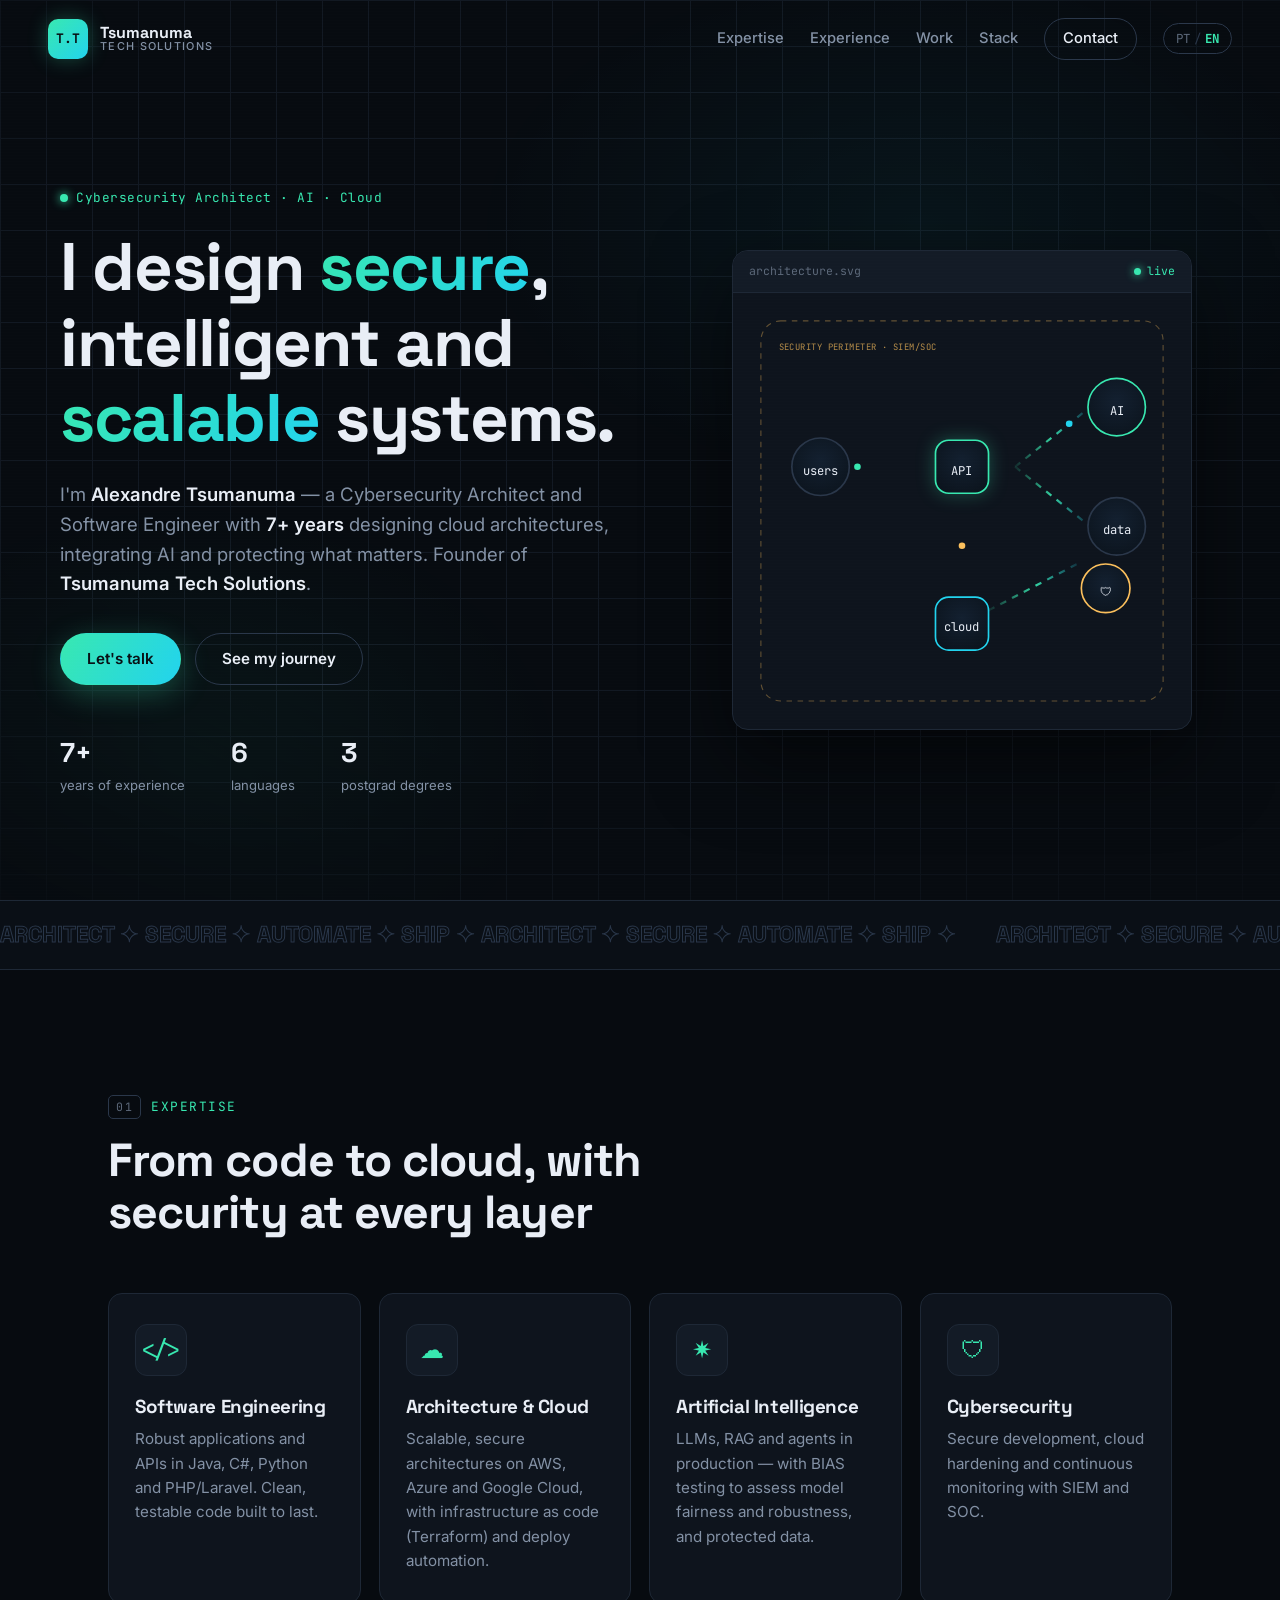
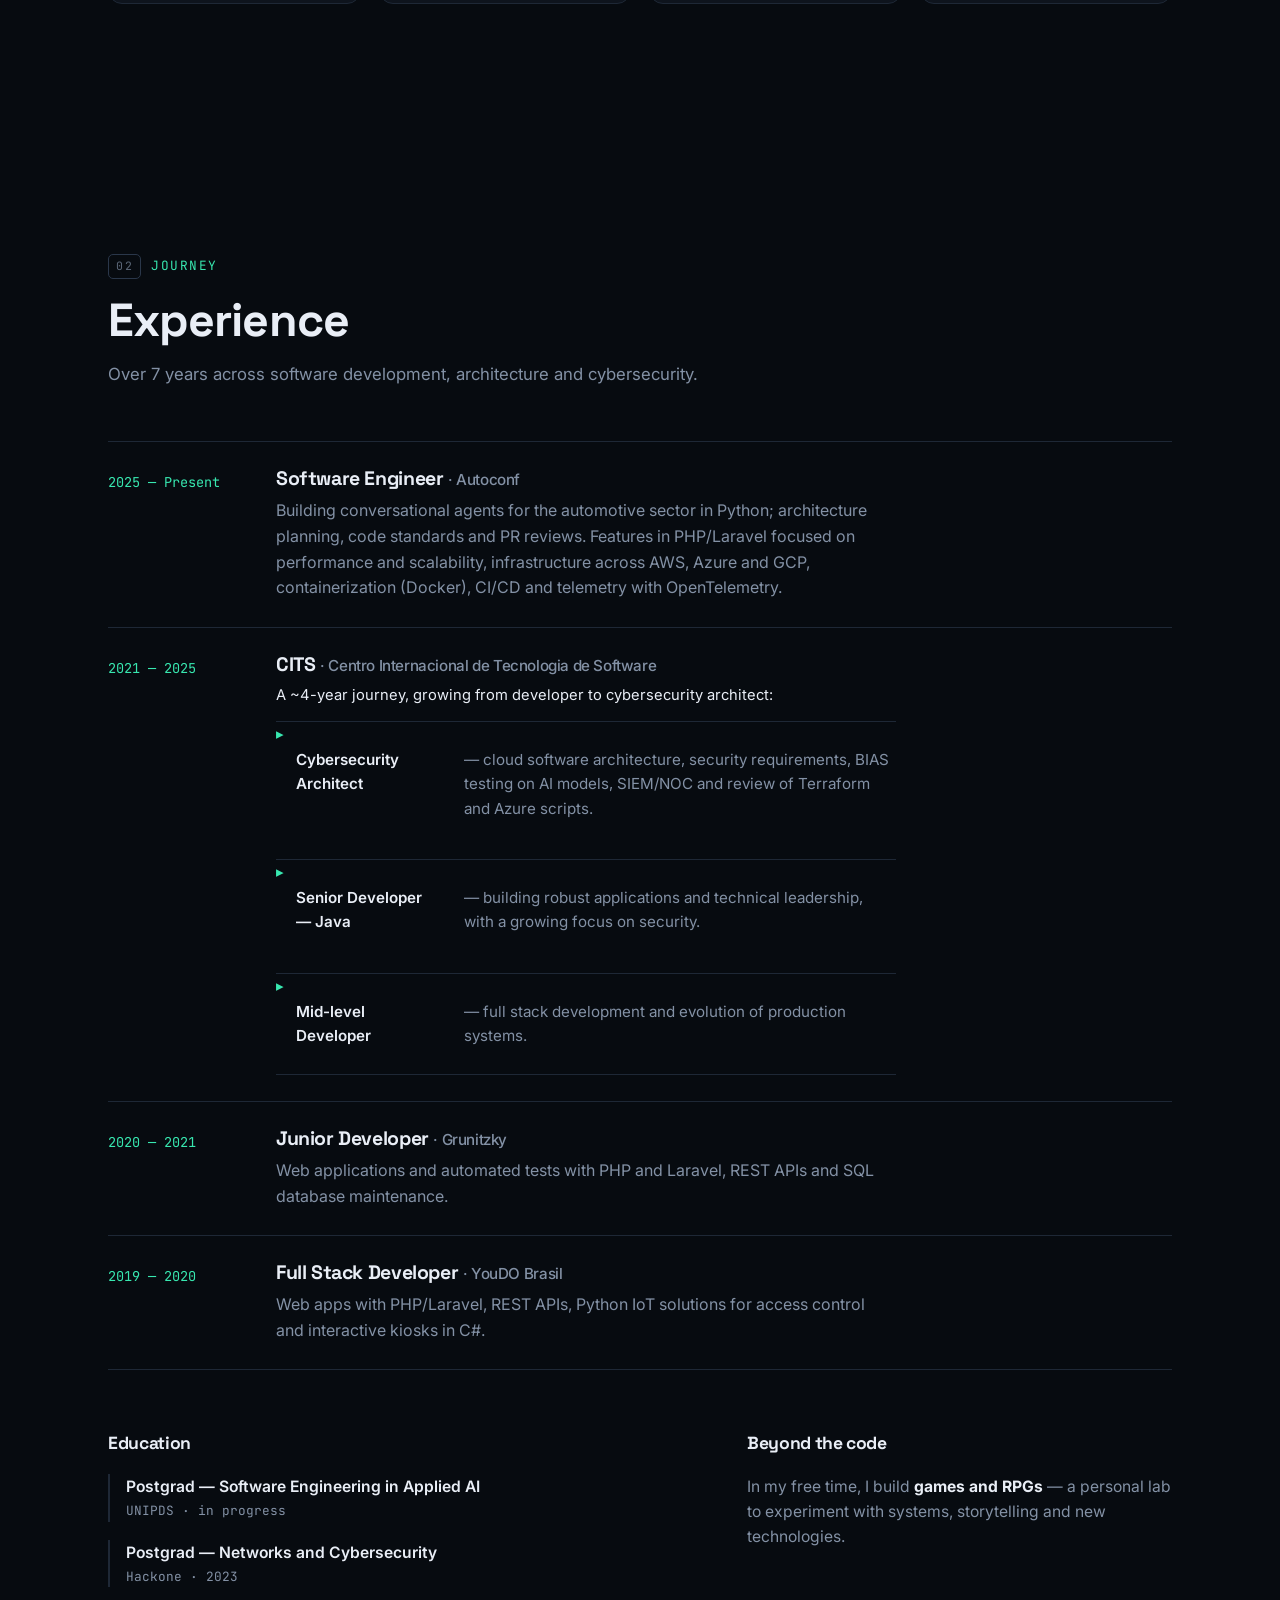
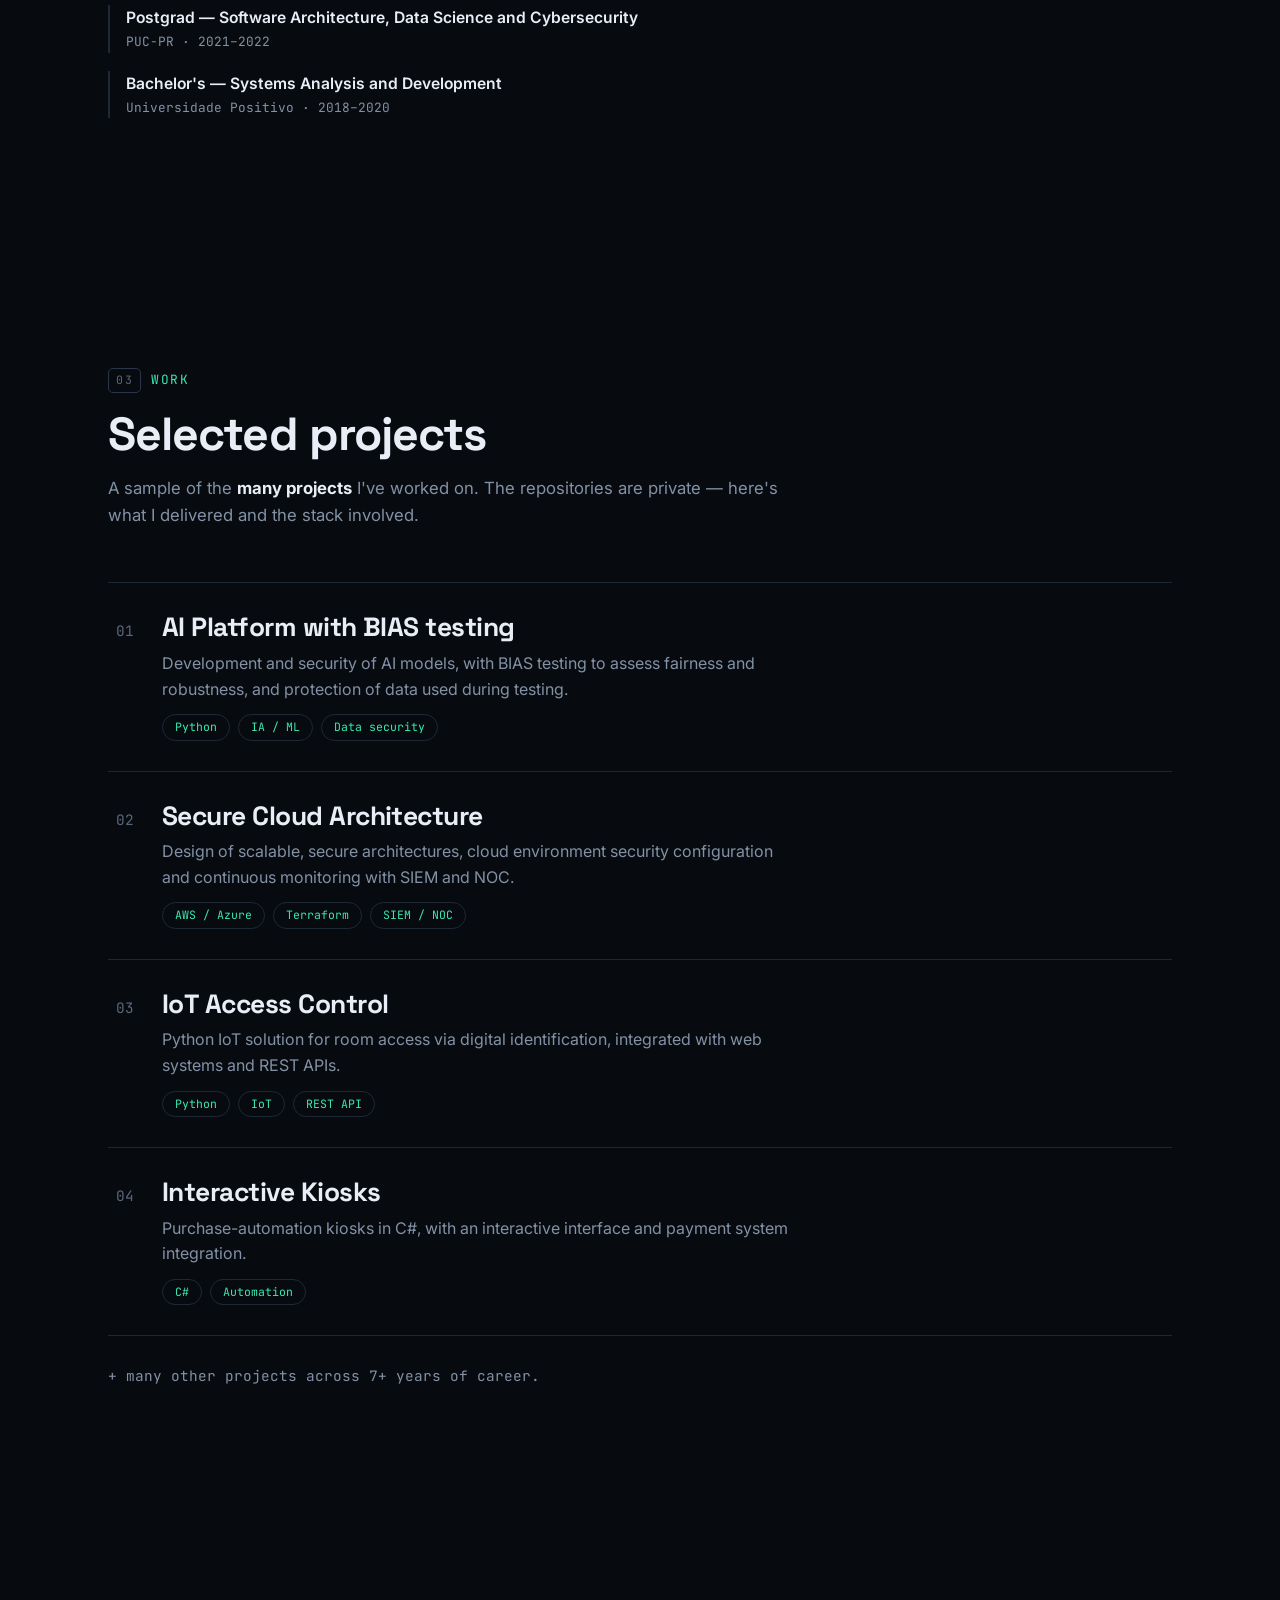
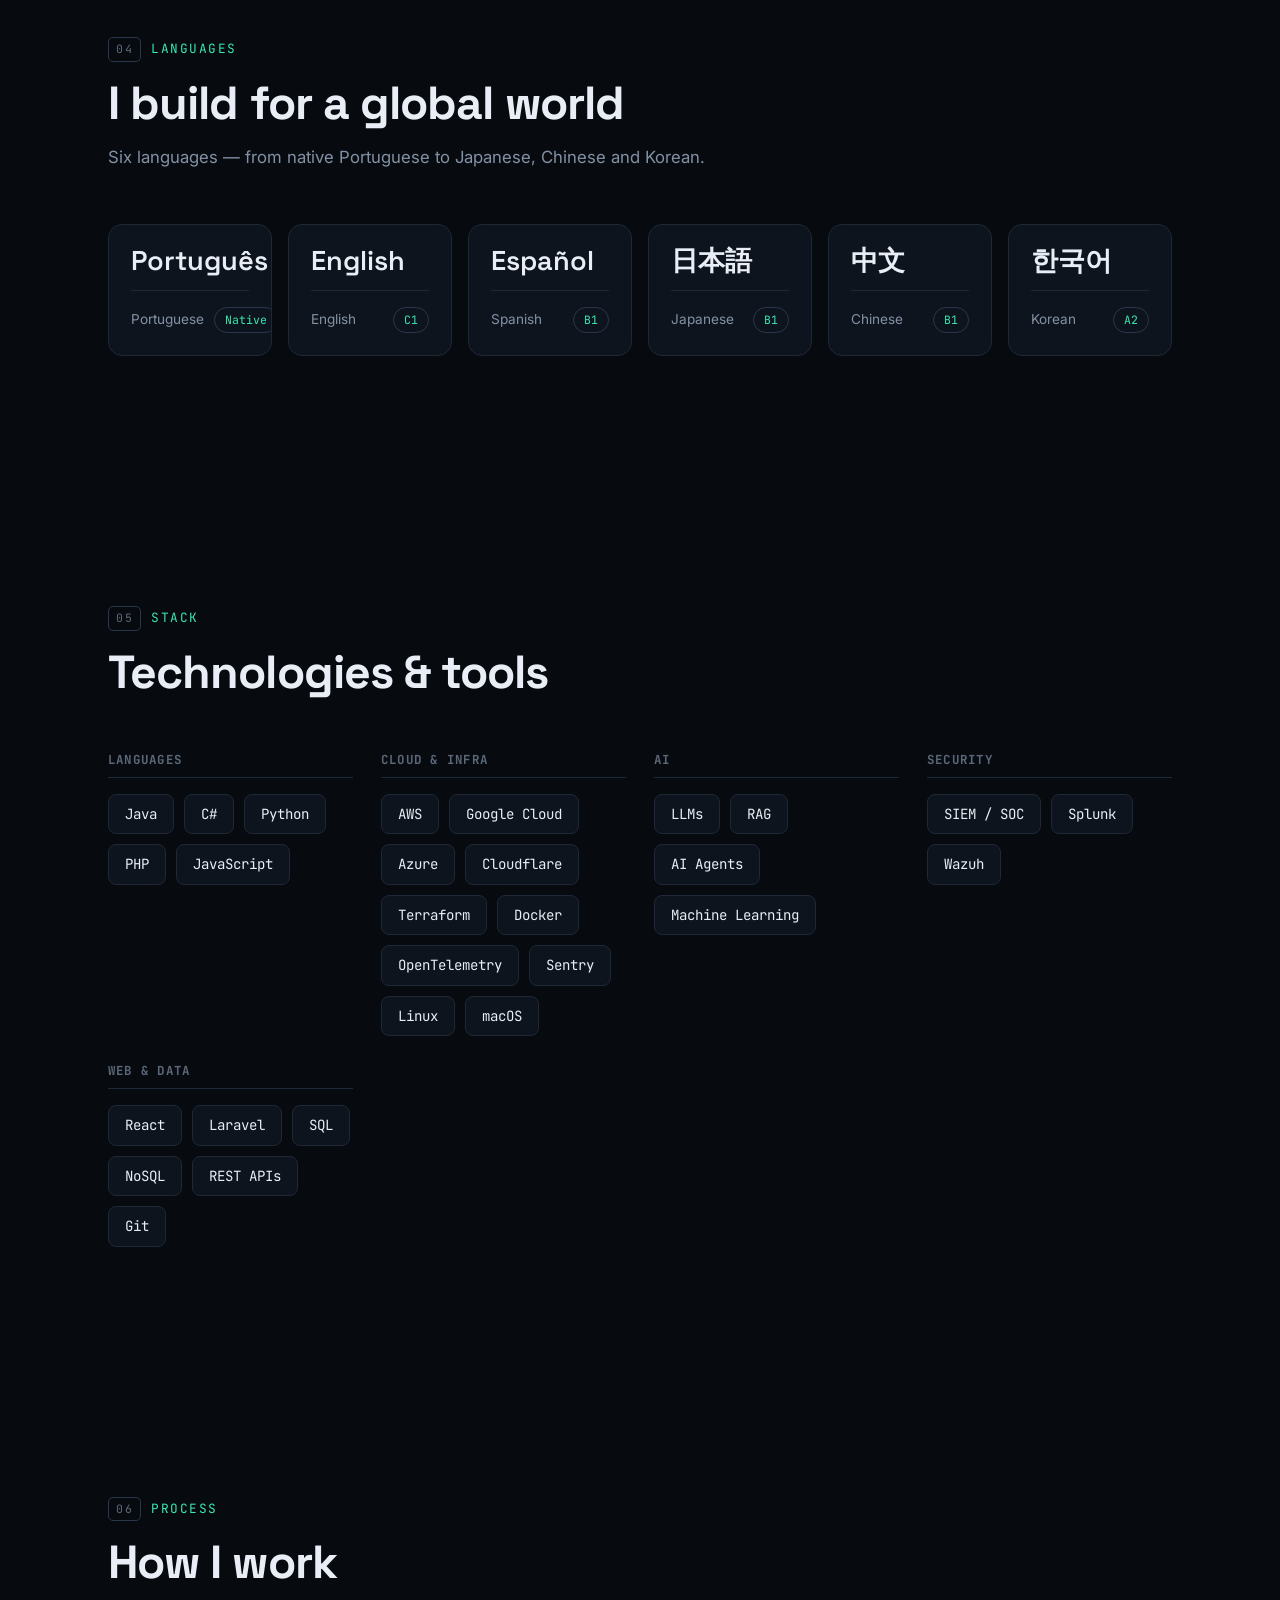
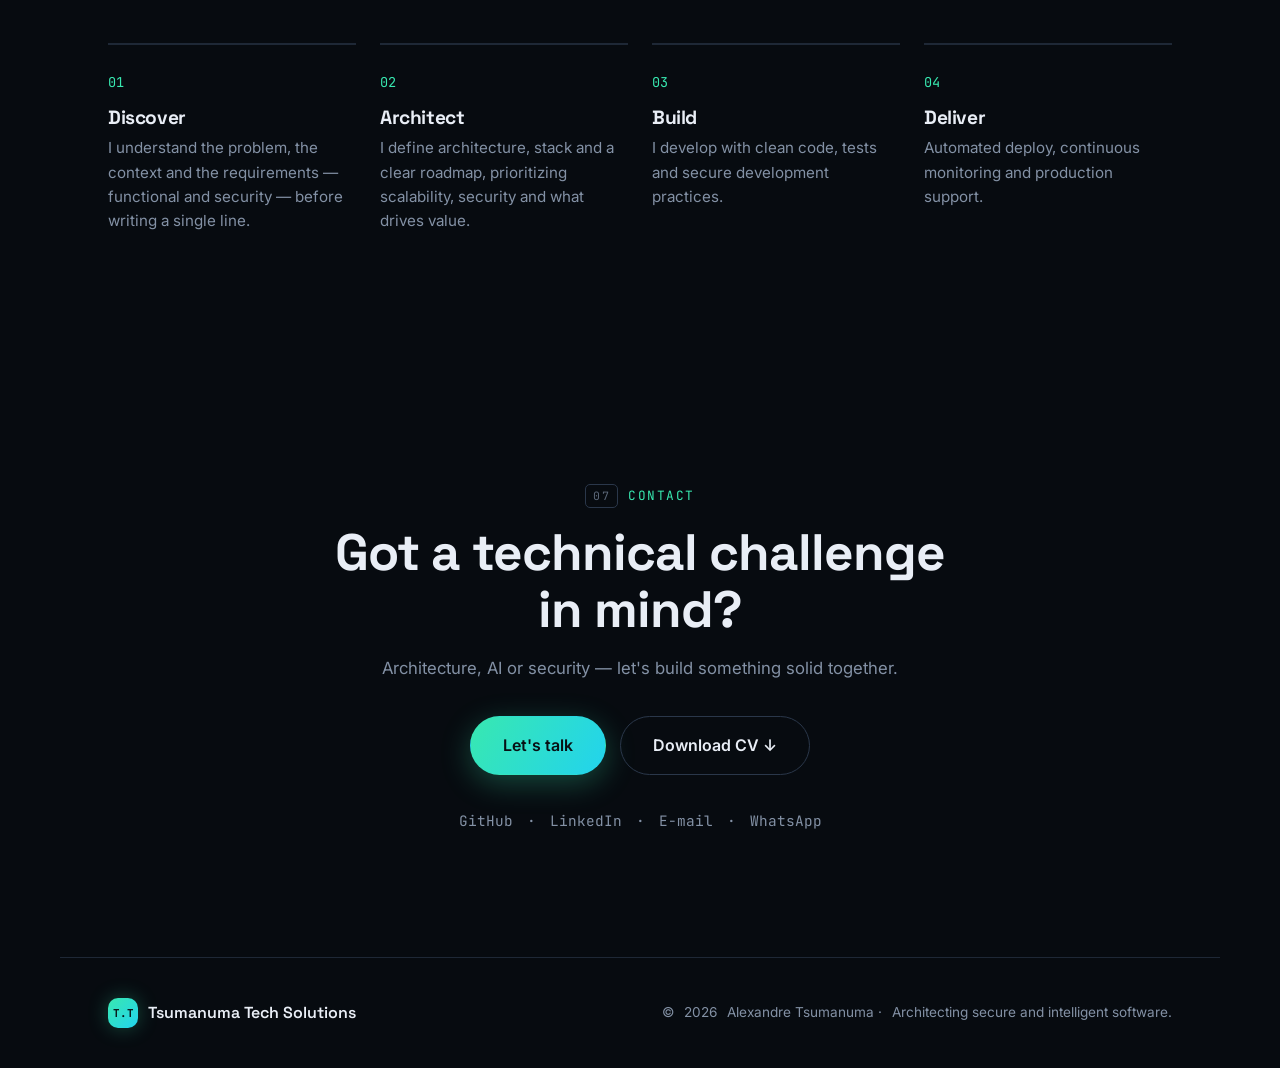
==== index.html @ 862a7696 "Redesign completo: identidade de arquiteto/SOC, bilíngue PT/EN e CVs - Nova identidade visual (ink +" ====
<!DOCTYPE html>
<html lang="pt-BR">
<head>
  <meta charset="UTF-8" />
  <meta name="viewport" content="width=device-width, initial-scale=1.0" />
  <title>Alexandre Tsumanuma — Cybersecurity Architect</title>
  <meta name="description" content="Alexandre Tsumanuma — Arquiteto de Cibersegurança e Engenheiro de Software. Arquiteturas em nuvem, IA e segurança. Fundador da Tsumanuma Tech Solutions." />
  <meta name="author" content="Alexandre Tsumanuma" />

  <!-- Open Graph / social preview -->
  <meta property="og:title" content="Alexandre Tsumanuma — Cybersecurity Architect" />
  <meta property="og:description" content="Arquiteturas em nuvem, IA e segurança — do código à produção. Tsumanuma Tech Solutions." />
  <meta property="og:type" content="website" />
  <meta property="og:url" content="https://weyzin.github.io/" />
  <meta property="og:image" content="https://weyzin.github.io/assets/og-image.png" />
  <meta name="twitter:card" content="summary_large_image" />

  <link rel="preconnect" href="https://fonts.googleapis.com" />
  <link rel="preconnect" href="https://fonts.gstatic.com" crossorigin />
  <link href="https://fonts.googleapis.com/css2?family=Space+Grotesk:wght@400;500;600;700&family=Inter:wght@400;500;600&family=JetBrains+Mono:wght@400;500;700&display=swap" rel="stylesheet" />
  <link rel="stylesheet" href="styles.css" />
  <link rel="icon" type="image/png" href="assets/favicon.png" />
  <link rel="icon" type="image/svg+xml" href="assets/favicon.svg" />
  <link rel="apple-touch-icon" href="assets/favicon.png" />
</head>
<body>
  <div class="scanlines" aria-hidden="true"></div>
  <div class="scroll-progress" id="scrollProgress"></div>

  <!-- Navbar -->
  <header class="nav" id="nav">
    <a href="#top" class="brand" aria-label="Alexandre Tsumanuma">
      <span class="brand-mark">T.T</span>
      <span class="brand-name">Tsumanuma<span class="brand-sub">Tech Solutions</span></span>
    </a>
    <nav class="nav-links" aria-label="Navegação principal">
      <a href="#expertise" data-i18n="nav.expertise">Expertise</a>
      <a href="#experience" data-i18n="nav.experience">Trajetória</a>
      <a href="#work" data-i18n="nav.work">Projetos</a>
      <a href="#stack" data-i18n="nav.stack">Stack</a>
      <a href="#contact" class="nav-cta" data-i18n="nav.contact">Contato</a>
      <button class="lang-toggle" id="langToggle" aria-label="Alternar idioma">
        <span class="lang-opt" data-lang="pt">PT</span><span class="lang-div">/</span><span class="lang-opt" data-lang="en">EN</span>
      </button>
    </nav>
    <button class="nav-toggle" id="navToggle" aria-label="Abrir menu" aria-expanded="false">
      <span></span><span></span><span></span>
    </button>
  </header>

  <main id="top">
    <!-- HERO -->
    <section class="hero" id="hero">
      <div class="hero-grid-bg" aria-hidden="true"></div>
      <div class="hero-inner">
        <div class="hero-content">
          <p class="eyebrow"><span class="dot"></span><span data-i18n="hero.eyebrow">Arquiteto de Cibersegurança · IA · Cloud</span></p>
          <h1 class="hero-title" data-i18n="hero.title">Desenho sistemas <span class="accent">seguros</span>, inteligentes e <span class="accent">escaláveis</span>.</h1>
          <p class="hero-lede" data-i18n="hero.lede">
            Sou <strong>Alexandre Tsumanuma</strong> — Arquiteto de Cibersegurança e Engenheiro de Software com
            <strong>7+ anos</strong> desenhando arquiteturas em nuvem, integrando IA e protegendo o que importa.
            Fundador da <strong>Tsumanuma Tech Solutions</strong>.
          </p>
          <div class="hero-actions">
            <a href="#contact" class="btn btn-primary" data-i18n="hero.cta1">Vamos conversar</a>
            <a href="#experience" class="btn btn-ghost" data-i18n="hero.cta2">Ver trajetória</a>
          </div>
          <ul class="hero-stats">
            <li><strong>7+</strong><span data-i18n="hero.stat1">anos de experiência</span></li>
            <li><strong>6</strong><span data-i18n="hero.stat2">idiomas</span></li>
            <li><strong>3</strong><span data-i18n="hero.stat3">pós-graduações</span></li>
          </ul>
        </div>

        <!-- Architecture diagram (signature visual) -->
        <div class="hero-visual" aria-hidden="true">
          <div class="diagram-frame">
            <div class="diagram-head">
              <span class="d-id">architecture.svg</span>
              <span class="d-live"><span class="dot"></span>live</span>
            </div>
            <svg class="diagram" viewBox="0 0 400 380" role="img">
              <defs>
                <linearGradient id="edge" x1="0" y1="0" x2="1" y2="0">
                  <stop offset="0" stop-color="#38e8b0" stop-opacity="0.1"/>
                  <stop offset="0.5" stop-color="#38e8b0" stop-opacity="0.9"/>
                  <stop offset="1" stop-color="#22d3ee" stop-opacity="0.1"/>
                </linearGradient>
                <radialGradient id="nodeg" cx="0.5" cy="0.4" r="0.7">
                  <stop offset="0" stop-color="#132030"/>
                  <stop offset="1" stop-color="#0b131c"/>
                </radialGradient>
              </defs>

              <!-- security perimeter -->
              <rect class="perimeter" x="18" y="18" width="364" height="344" rx="18"/>
              <text class="perimeter-label" x="34" y="44">SECURITY PERIMETER · SIEM/SOC</text>

              <!-- edges -->
              <g class="edges" stroke="url(#edge)" stroke-width="2" fill="none">
                <path class="edge" d="M96 150 L200 150"/>
                <path class="edge" d="M248 150 L316 96"/>
                <path class="edge" d="M248 150 L316 204"/>
                <path class="edge" d="M200 174 L200 268"/>
                <path class="edge" d="M224 280 L308 236"/>
              </g>
              <!-- traveling pulses -->
              <g class="pulses" fill="#38e8b0">
                <circle r="3"><animateMotion dur="2.4s" repeatCount="indefinite" path="M96 150 L200 150"/></circle>
                <circle r="3" fill="#22d3ee"><animateMotion dur="2.8s" begin="0.6s" repeatCount="indefinite" path="M248 150 L316 96"/></circle>
                <circle r="3" fill="#fbbf5c"><animateMotion dur="3s" begin="1.1s" repeatCount="indefinite" path="M200 174 L200 268"/></circle>
              </g>

              <!-- nodes -->
              <g class="node"><circle cx="72" cy="150" r="26" fill="url(#nodeg)"/><text x="72" y="154">users</text></g>
              <g class="node hub"><rect x="176" y="126" width="48" height="48" rx="12" fill="url(#nodeg)"/><text x="200" y="154">API</text></g>
              <g class="node ai"><circle cx="340" cy="96" r="26" fill="url(#nodeg)"/><text x="340" y="100">AI</text></g>
              <g class="node data"><circle cx="340" cy="204" r="26" fill="url(#nodeg)"/><text x="340" y="208">data</text></g>
              <g class="node cloud"><rect x="176" y="268" width="48" height="48" rx="12" fill="url(#nodeg)"/><text x="200" y="296">cloud</text></g>
              <g class="node sec"><circle cx="330" cy="260" r="22" fill="url(#nodeg)"/><text x="330" y="264">🛡</text></g>
            </svg>
          </div>
        </div>
      </div>
    </section>

    <!-- MARQUEE -->
    <div class="marquee" aria-hidden="true">
      <div class="marquee-track">
        <span>ARCHITECT ✦ SECURE ✦ AUTOMATE ✦ SHIP ✦ ARCHITECT ✦ SECURE ✦ AUTOMATE ✦ SHIP ✦</span>
        <span>ARCHITECT ✦ SECURE ✦ AUTOMATE ✦ SHIP ✦ ARCHITECT ✦ SECURE ✦ AUTOMATE ✦ SHIP ✦</span>
      </div>
    </div>

    <!-- EXPERTISE -->
    <section class="section" id="expertise">
      <div class="section-head reveal">
        <p class="section-tag"><span class="idx">01</span> <span data-i18n="exp.tag">EXPERTISE</span></p>
        <h2 data-i18n="exp.h">Do código à nuvem, com segurança em cada camada</h2>
      </div>
      <div class="cards">
        <article class="card reveal">
          <div class="card-icon">&lt;/&gt;</div>
          <h3 data-i18n="exp.c1t">Engenharia de Software</h3>
          <p data-i18n="exp.c1p">Aplicações e APIs robustas em Java, C#, Python e PHP/Laravel. Código limpo, testável e feito para durar.</p>
        </article>
        <article class="card reveal">
          <div class="card-icon">☁</div>
          <h3 data-i18n="exp.c2t">Arquitetura &amp; Cloud</h3>
          <p data-i18n="exp.c2p">Arquiteturas escaláveis e seguras em AWS, Azure e Google Cloud, com infraestrutura como código (Terraform) e automação de deploy.</p>
        </article>
        <article class="card reveal">
          <div class="card-icon">✷</div>
          <h3 data-i18n="exp.c3t">Inteligência Artificial</h3>
          <p data-i18n="exp.c3p">LLMs, RAG e agentes em produção — com testes de BIAS para avaliar justiça e robustez dos modelos, e dados protegidos.</p>
        </article>
        <article class="card reveal">
          <div class="card-icon">🛡</div>
          <h3 data-i18n="exp.c4t">Cibersegurança</h3>
          <p data-i18n="exp.c4p">Desenvolvimento seguro, hardening de ambientes cloud e monitoramento contínuo com SIEM e SOC.</p>
        </article>
      </div>
    </section>

    <!-- EXPERIENCE -->
    <section class="section" id="experience">
      <div class="section-head reveal">
        <p class="section-tag"><span class="idx">02</span> <span data-i18n="xp.tag">TRAJETÓRIA</span></p>
        <h2 data-i18n="xp.h">Experiência</h2>
        <p class="section-sub" data-i18n="xp.sub">Mais de 7 anos entre desenvolvimento, arquitetura de software e cibersegurança.</p>
      </div>

      <ol class="timeline">
        <li class="reveal">
          <span class="tl-date">2025 — <span data-i18n="xp.now">Atual</span></span>
          <div class="tl-body">
            <h3><span data-i18n="xp.j1r">Engenheiro de Software</span> <span class="tl-org">· Autoconf</span></h3>
            <p data-i18n="xp.j1p">Desenvolvimento de agentes de conversação para o setor automotivo em Python; planejamento de arquitetura, padrões de código e revisão de PRs. Features em PHP/Laravel com foco em performance e escalabilidade, infraestrutura em AWS, Azure e GCP, containerização (Docker), CI/CD e telemetria com OpenTelemetry.</p>
          </div>
        </li>
        <li class="reveal">
          <span class="tl-date">2021 — 2025</span>
          <div class="tl-body">
            <h3>CITS <span class="tl-org">· Centro Internacional de Tecnologia de Software</span></h3>
            <p class="tl-note" data-i18n="xp.j2note">Trajetória de ~4 anos, com evolução de desenvolvedor a arquiteto de cibersegurança:</p>
            <ul class="tl-roles">
              <li><strong data-i18n="xp.j2r1">Arquiteto de Cibersegurança</strong> <span data-i18n="xp.j2p1">— arquitetura de software em nuvem, requisitos de segurança, testes de BIAS em modelos de IA, SIEM/NOC e revisão de scripts Terraform e Azure.</span></li>
              <li><strong data-i18n="xp.j2r2">Desenvolvedor Sênior — Java</strong> <span data-i18n="xp.j2p2">— desenvolvimento de aplicações robustas e liderança técnica, com foco crescente em segurança.</span></li>
              <li><strong data-i18n="xp.j2r3">Desenvolvedor Pleno</strong> <span data-i18n="xp.j2p3">— desenvolvimento full stack e evolução de sistemas em produção.</span></li>
            </ul>
          </div>
        </li>
        <li class="reveal">
          <span class="tl-date">2020 — 2021</span>
          <div class="tl-body">
            <h3><span data-i18n="xp.j3r">Desenvolvedor Júnior</span> <span class="tl-org">· Grunitzky</span></h3>
            <p data-i18n="xp.j3p">Aplicações web e testes automatizados com PHP e Laravel, APIs REST e manutenção de bancos SQL.</p>
          </div>
        </li>
        <li class="reveal">
          <span class="tl-date">2019 — 2020</span>
          <div class="tl-body">
            <h3><span data-i18n="xp.j4r">Desenvolvedor Full Stack</span> <span class="tl-org">· YouDO Brasil</span></h3>
            <p data-i18n="xp.j4p">Aplicações web com PHP/Laravel, APIs REST, soluções IoT em Python para controle de acesso e quiosques interativos em C#.</p>
          </div>
        </li>
      </ol>

      <div class="extra-grid">
        <div class="reveal">
          <h3 class="extra-title" data-i18n="xp.edu">Formação</h3>
          <ul class="extra-list">
            <li><strong data-i18n="xp.edu1">Pós — Engenharia de Software em IA Aplicada</strong><span>UNIPDS · <span data-i18n="xp.cursando">cursando</span></span></li>
            <li><strong data-i18n="xp.edu2">Pós — Redes e Cibersegurança</strong><span>Hackone · 2023</span></li>
            <li><strong data-i18n="xp.edu3">Pós — Arquitetura de Software, Data Science e Cibersegurança</strong><span>PUC-PR · 2021–2022</span></li>
            <li><strong data-i18n="xp.edu4">Bacharelado — Análise e Desenvolvimento de Sistemas</strong><span>Universidade Positivo · 2018–2020</span></li>
          </ul>
        </div>
        <div class="reveal">
          <h3 class="extra-title" data-i18n="xp.hobby">Além do código</h3>
          <p class="hobby-text" data-i18n="xp.hobbyp">Nas horas vagas, desenvolvo <strong>jogos e RPGs</strong> — um laboratório pessoal pra experimentar sistemas, narrativa e novas tecnologias.</p>
        </div>
      </div>
    </section>

    <!-- WORK -->
    <section class="section" id="work">
      <div class="section-head reveal">
        <p class="section-tag"><span class="idx">03</span> <span data-i18n="wk.tag">PROJETOS</span></p>
        <h2 data-i18n="wk.h">Seleção de projetos</h2>
        <p class="section-sub" data-i18n="wk.sub">Uma amostra dos <strong>muitos projetos</strong> dos quais participei. Os repositórios são privados — aqui vai o que entreguei e a stack envolvida.</p>
      </div>
      <div class="projects">
        <article class="project reveal">
          <div class="project-index">01</div>
          <div class="project-body">
            <h3 data-i18n="wk.p1t">Plataforma de IA com testes de BIAS</h3>
            <p data-i18n="wk.p1p">Desenvolvimento e segurança de modelos de IA, com testes de BIAS para avaliar justiça e robustez, e proteção dos dados usados nas fases de teste.</p>
            <div class="project-tags"><span>Python</span><span>IA / ML</span><span data-i18n="wk.p1tag">Segurança de dados</span></div>
          </div>
        </article>
        <article class="project reveal">
          <div class="project-index">02</div>
          <div class="project-body">
            <h3 data-i18n="wk.p2t">Arquitetura de Nuvem Segura</h3>
            <p data-i18n="wk.p2p">Desenho de arquiteturas escaláveis e seguras, configuração de segurança de ambientes cloud e monitoramento contínuo com SIEM e NOC.</p>
            <div class="project-tags"><span>AWS / Azure</span><span>Terraform</span><span>SIEM / NOC</span></div>
          </div>
        </article>
        <article class="project reveal">
          <div class="project-index">03</div>
          <div class="project-body">
            <h3 data-i18n="wk.p3t">Controle de Acesso IoT</h3>
            <p data-i18n="wk.p3p">Solução IoT em Python para controle de acesso a ambientes via identificação digital, integrada a sistemas web e APIs REST.</p>
            <div class="project-tags"><span>Python</span><span>IoT</span><span>REST API</span></div>
          </div>
        </article>
        <article class="project reveal">
          <div class="project-index">04</div>
          <div class="project-body">
            <h3 data-i18n="wk.p4t">Quiosques Interativos</h3>
            <p data-i18n="wk.p4p">Quiosques de automação de compras em C#, com interface interativa e integração a sistemas de pagamento.</p>
            <div class="project-tags"><span>C#</span><span data-i18n="wk.p4tag">Automação</span></div>
          </div>
        </article>
      </div>
      <p class="projects-more reveal" data-i18n="wk.more">+ diversos outros projetos ao longo de 7+ anos de carreira.</p>
    </section>

    <!-- LANGUAGES -->
    <section class="section" id="languages">
      <div class="section-head reveal">
        <p class="section-tag"><span class="idx">04</span> <span data-i18n="lg.tag">IDIOMAS</span></p>
        <h2 data-i18n="lg.h">Construo para um mundo global</h2>
        <p class="section-sub" data-i18n="lg.sub">Seis idiomas — do português nativo ao japonês, chinês e coreano.</p>
      </div>
      <ul class="polyglot reveal">
        <li><span class="pg-native">Português</span><div class="pg-meta"><span class="pg-name" data-i18n="lg.pt">Português</span><span class="pg-lvl" data-i18n="lg.native">Nativo</span></div></li>
        <li><span class="pg-native">English</span><div class="pg-meta"><span class="pg-name" data-i18n="lg.en">Inglês</span><span class="pg-lvl">C1</span></div></li>
        <li><span class="pg-native">Español</span><div class="pg-meta"><span class="pg-name" data-i18n="lg.es">Espanhol</span><span class="pg-lvl">B1</span></div></li>
        <li><span class="pg-native">日本語</span><div class="pg-meta"><span class="pg-name" data-i18n="lg.ja">Japonês</span><span class="pg-lvl">B1</span></div></li>
        <li><span class="pg-native">中文</span><div class="pg-meta"><span class="pg-name" data-i18n="lg.zh">Chinês</span><span class="pg-lvl">B1</span></div></li>
        <li><span class="pg-native">한국어</span><div class="pg-meta"><span class="pg-name" data-i18n="lg.ko">Coreano</span><span class="pg-lvl">A2</span></div></li>
      </ul>
    </section>

    <!-- STACK -->
    <section class="section" id="stack">
      <div class="section-head reveal">
        <p class="section-tag"><span class="idx">05</span> <span data-i18n="st.tag">STACK</span></p>
        <h2 data-i18n="st.h">Tecnologias &amp; ferramentas</h2>
      </div>
      <div class="stack-grid reveal">
        <div class="stack-group">
          <h4 data-i18n="st.g1">Linguagens</h4>
          <ul class="stack-list"><li>Java</li><li>C#</li><li>Python</li><li>PHP</li><li>JavaScript</li></ul>
        </div>
        <div class="stack-group">
          <h4 data-i18n="st.g2">Cloud &amp; Infra</h4>
          <ul class="stack-list"><li>AWS</li><li>Google Cloud</li><li>Azure</li><li>Cloudflare</li><li>Terraform</li><li>Docker</li><li>OpenTelemetry</li><li>Sentry</li><li>Linux</li><li>macOS</li></ul>
        </div>
        <div class="stack-group">
          <h4 data-i18n="st.g3">IA</h4>
          <ul class="stack-list"><li>LLMs</li><li>RAG</li><li>AI Agents</li><li>Machine Learning</li></ul>
        </div>
        <div class="stack-group">
          <h4 data-i18n="st.g4">Segurança</h4>
          <!-- [EDITAR] troque/adicione as ferramentas de SOC/SIEM que você usa -->
          <ul class="stack-list"><li>SIEM / SOC</li><li>Splunk</li><li>Wazuh</li></ul>
        </div>
        <div class="stack-group">
          <h4 data-i18n="st.g5">Web &amp; Dados</h4>
          <ul class="stack-list"><li>React</li><li>Laravel</li><li>SQL</li><li>NoSQL</li><li>REST APIs</li><li>Git</li></ul>
        </div>
      </div>
    </section>

    <!-- PROCESS -->
    <section class="section" id="process">
      <div class="section-head reveal">
        <p class="section-tag"><span class="idx">06</span> <span data-i18n="pr.tag">PROCESSO</span></p>
        <h2 data-i18n="pr.h">Como eu trabalho</h2>
      </div>
      <ol class="process">
        <li class="reveal"><span class="step-num">01</span><h3 data-i18n="pr.s1t">Descobrir</h3><p data-i18n="pr.s1p">Entendo o problema, o contexto e os requisitos — funcionais e de segurança — antes de escrever qualquer linha.</p></li>
        <li class="reveal"><span class="step-num">02</span><h3 data-i18n="pr.s2t">Arquitetar</h3><p data-i18n="pr.s2p">Defino arquitetura, stack e um roadmap claro, priorizando escalabilidade, segurança e o que gera valor.</p></li>
        <li class="reveal"><span class="step-num">03</span><h3 data-i18n="pr.s3t">Construir</h3><p data-i18n="pr.s3p">Desenvolvo com código limpo, testes e práticas de desenvolvimento seguro.</p></li>
        <li class="reveal"><span class="step-num">04</span><h3 data-i18n="pr.s4t">Entregar</h3><p data-i18n="pr.s4p">Deploy automatizado, monitoramento contínuo e suporte em produção.</p></li>
      </ol>
    </section>

    <!-- CONTACT -->
    <section class="section contact" id="contact">
      <div class="contact-inner reveal">
        <p class="section-tag centered"><span class="idx">07</span> <span data-i18n="ct.tag">CONTATO</span></p>
        <h2 data-i18n="ct.h">Tem um desafio técnico em mente?</h2>
        <p class="section-sub" data-i18n="ct.sub">Arquitetura, IA ou segurança — vamos construir algo sólido juntos.</p>
        <div class="contact-actions">
          <a href="mailto:alexandretsumanuma@outlook.com" class="btn btn-primary btn-lg" data-i18n="ct.cta">Vamos conversar</a>
          <a href="assets/cv-pt.pdf" id="cvLink" class="btn btn-ghost btn-lg" download data-i18n="ct.cv">Baixar CV ↓</a>
        </div>
        <div class="socials">
          <a href="https://github.com/weyzin" target="_blank" rel="noopener">GitHub</a>
          <span aria-hidden="true">·</span>
          <a href="https://www.linkedin.com/in/alexandre-tsumanuma/" target="_blank" rel="noopener">LinkedIn</a>
          <span aria-hidden="true">·</span>
          <a href="mailto:alexandretsumanuma@outlook.com">E-mail</a>
          <span aria-hidden="true">·</span>
          <!-- [EDITAR] remova o WhatsApp se não quiser o telefone público -->
          <a href="https://wa.me/5541995064366" target="_blank" rel="noopener">WhatsApp</a>
        </div>
      </div>
    </section>
  </main>

  <footer class="footer">
    <p><span class="brand-mark small">T.T</span> Tsumanuma Tech Solutions</p>
    <p class="footer-note">© <span id="year"></span> Alexandre Tsumanuma · <span data-i18n="footer.note">Arquitetando software seguro e inteligente.</span></p>
  </footer>

  <script src="script.js"></script>
</body>
</html>
---- styles.css ----
/* ============================================================
   Alexandre Tsumanuma — Tsumanuma Tech Solutions
   Identidade "console de arquiteto/SOC": ink + ciano + âmbar.
   HTML/CSS/JS puro · bilíngue · GitHub Pages.
   ============================================================ */

:root {
  --bg: #070b10;
  --bg-2: #0a0f16;
  --surface: #0e141d;
  --surface-2: #131b26;
  --border: #1e2836;
  --border-2: #2a374a;
  --text: #e9eef6;
  --muted: #8391a5;
  --dim: #5c6879;
  --accent: #38e8b0;        /* tech / IA */
  --accent-2: #22d3ee;      /* cloud */
  --signal: #fbbf5c;        /* segurança / alerta (SOC) */
  --accent-glow: rgba(56, 232, 176, 0.28);

  --font-display: "Space Grotesk", system-ui, sans-serif;
  --font-body: "Inter", system-ui, sans-serif;
  --font-mono: "JetBrains Mono", ui-monospace, monospace;

  --max: 1160px;
  --radius: 14px;
  --ease: cubic-bezier(0.22, 1, 0.36, 1);
}

*, *::before, *::after { box-sizing: border-box; }
html { scroll-behavior: smooth; }
body {
  margin: 0; background: var(--bg); color: var(--text);
  font-family: var(--font-body); line-height: 1.6;
  -webkit-font-smoothing: antialiased; overflow-x: hidden;
}
h1, h2, h3, h4 { font-family: var(--font-display); line-height: 1.12; margin: 0; letter-spacing: -0.02em; }
a { color: inherit; text-decoration: none; }
svg { display: block; }

.accent {
  background: linear-gradient(120deg, var(--accent), var(--accent-2));
  -webkit-background-clip: text; background-clip: text; -webkit-text-fill-color: transparent;
}

/* subtle scanline texture over everything */
.scanlines { position: fixed; inset: 0; z-index: 999; pointer-events: none;
  background: repeating-linear-gradient(0deg, rgba(255,255,255,0.014) 0 1px, transparent 1px 3px); mix-blend-mode: overlay; }

.scroll-progress { position: fixed; top: 0; left: 0; height: 2px; width: 0;
  background: linear-gradient(90deg, var(--accent), var(--accent-2)); z-index: 1000; box-shadow: 0 0 12px var(--accent-glow); }

@keyframes pulse { 0%,100% { opacity: 1; } 50% { opacity: .3; } }

/* ---------- Nav ---------- */
.nav {
  position: fixed; top: 0; left: 0; right: 0; z-index: 900;
  display: flex; align-items: center; justify-content: space-between;
  padding: 18px clamp(20px, 5vw, 48px);
  transition: background .3s var(--ease), padding .3s var(--ease), border-color .3s;
  border-bottom: 1px solid transparent;
}
.nav.scrolled { background: rgba(7, 11, 16, 0.85); backdrop-filter: blur(14px); border-bottom-color: var(--border); padding-top: 12px; padding-bottom: 12px; }
.brand { display: flex; align-items: center; gap: 12px; font-family: var(--font-display); font-weight: 700; }
.brand-mark { display: grid; place-items: center; width: 40px; height: 40px; border-radius: 10px;
  background: linear-gradient(135deg, var(--accent), var(--accent-2)); color: #081014;
  font-family: var(--font-mono); font-weight: 700; font-size: .82rem; box-shadow: 0 0 20px var(--accent-glow); }
.brand-mark.small { width: 30px; height: 30px; font-size: .68rem; }
.brand-name { display: flex; flex-direction: column; font-size: 1rem; line-height: 1.05; }
.brand-sub { font-family: var(--font-body); font-weight: 500; font-size: .68rem; color: var(--muted); letter-spacing: .12em; text-transform: uppercase; }

.nav-links { display: flex; align-items: center; gap: 26px; }
.nav-links a { color: var(--muted); font-size: .92rem; font-weight: 500; transition: color .2s; }
.nav-links a:hover { color: var(--text); }
.nav-cta { border: 1px solid var(--border-2); border-radius: 999px; padding: 8px 18px; color: var(--text) !important; transition: border-color .2s, box-shadow .2s; }
.nav-cta:hover { border-color: var(--accent); box-shadow: 0 0 18px var(--accent-glow); }

.lang-toggle { display: inline-flex; align-items: center; gap: 4px; background: none; border: 1px solid var(--border-2);
  border-radius: 999px; padding: 6px 12px; cursor: pointer; font-family: var(--font-mono); font-size: .78rem; color: var(--dim); transition: border-color .2s; }
.lang-toggle:hover { border-color: var(--accent); }
.lang-opt { transition: color .2s; }
.lang-opt.active { color: var(--accent); font-weight: 700; }
.lang-div { color: var(--border-2); }

.nav-toggle { display: none; flex-direction: column; gap: 5px; background: none; border: 0; cursor: pointer; padding: 8px; }
.nav-toggle span { width: 24px; height: 2px; background: var(--text); border-radius: 2px; transition: .3s var(--ease); }
.nav-toggle.open span:nth-child(1) { transform: translateY(7px) rotate(45deg); }
.nav-toggle.open span:nth-child(2) { opacity: 0; }
.nav-toggle.open span:nth-child(3) { transform: translateY(-7px) rotate(-45deg); }

/* ---------- Buttons ---------- */
.btn { display: inline-flex; align-items: center; justify-content: center; padding: 13px 26px; border-radius: 999px;
  font-weight: 600; font-size: .95rem; cursor: pointer; border: 1px solid transparent;
  transition: transform .2s var(--ease), box-shadow .2s, background .2s, border-color .2s; }
.btn-lg { padding: 16px 32px; font-size: 1rem; }
.btn-primary { background: linear-gradient(120deg, var(--accent), var(--accent-2)); color: #081014; box-shadow: 0 8px 30px var(--accent-glow); }
.btn-primary:hover { transform: translateY(-3px); box-shadow: 0 12px 40px var(--accent-glow); }
.btn-ghost { border-color: var(--border-2); color: var(--text); }
.btn-ghost:hover { border-color: var(--accent); transform: translateY(-3px); }

/* ---------- Hero ---------- */
.hero { position: relative; min-height: 100svh; display: flex; align-items: center; padding: 150px clamp(20px, 5vw, 48px) 70px; overflow: hidden; }
.hero-grid-bg { position: absolute; inset: 0; z-index: 0;
  background-image:
    radial-gradient(ellipse 60% 50% at 72% 25%, rgba(34, 211, 238, 0.10), transparent 60%),
    radial-gradient(ellipse 50% 50% at 15% 85%, rgba(56, 232, 176, 0.10), transparent 60%),
    linear-gradient(var(--border) 1px, transparent 1px),
    linear-gradient(90deg, var(--border) 1px, transparent 1px);
  background-size: auto, auto, 46px 46px, 46px 46px; opacity: .5;
  -webkit-mask-image: radial-gradient(ellipse 90% 80% at 50% 40%, #000 55%, transparent 100%);
  mask-image: radial-gradient(ellipse 90% 80% at 50% 40%, #000 55%, transparent 100%); }
.hero-inner { position: relative; z-index: 1; width: 100%; max-width: var(--max); margin: 0 auto;
  display: grid; grid-template-columns: 1.05fr 0.95fr; gap: clamp(32px, 6vw, 72px); align-items: center; }
.eyebrow { display: inline-flex; align-items: center; gap: 8px; font-family: var(--font-mono); font-size: .8rem; color: var(--accent); margin: 0 0 22px; letter-spacing: .04em; }
.eyebrow .dot { width: 8px; height: 8px; border-radius: 50%; background: var(--accent); box-shadow: 0 0 10px var(--accent); animation: pulse 2s infinite; }
.hero-title { font-size: clamp(2.3rem, 5.6vw, 4.2rem); font-weight: 700; margin-bottom: 24px; }
.hero-lede { font-size: clamp(1rem, 1.55vw, 1.16rem); color: var(--muted); max-width: 54ch; margin: 0 0 34px; }
.hero-lede strong { color: var(--text); font-weight: 600; }
.hero-actions { display: flex; gap: 14px; flex-wrap: wrap; margin-bottom: 46px; }
.hero-stats { list-style: none; display: flex; gap: clamp(20px, 4vw, 46px); padding: 0; margin: 0; flex-wrap: wrap; }
.hero-stats li { display: flex; flex-direction: column; }
.hero-stats strong { font-family: var(--font-display); font-size: 1.7rem; color: var(--text); }
.hero-stats span { font-size: .82rem; color: var(--muted); }

/* Architecture diagram */
.hero-visual { display: flex; justify-content: center; }
.diagram-frame { width: 100%; max-width: 460px; border-radius: 16px; background: var(--surface); border: 1px solid var(--border);
  box-shadow: 0 30px 80px rgba(0,0,0,.5); overflow: hidden; }
.diagram-head { display: flex; align-items: center; justify-content: space-between; padding: 11px 16px;
  background: var(--surface-2); border-bottom: 1px solid var(--border); font-family: var(--font-mono); font-size: .72rem; color: var(--dim); }
.d-live { display: inline-flex; align-items: center; gap: 6px; color: var(--accent); }
.d-live .dot { width: 7px; height: 7px; border-radius: 50%; background: var(--accent); box-shadow: 0 0 8px var(--accent); animation: pulse 2s infinite; }
.diagram { width: 100%; height: auto; padding: 8px; }
.diagram .perimeter { fill: none; stroke: var(--signal); stroke-opacity: .35; stroke-width: 1; stroke-dasharray: 5 5; }
.diagram .perimeter-label { fill: var(--signal); font-family: var(--font-mono); font-size: 8px; letter-spacing: .05em; opacity: .7; }
.diagram .edge { stroke-dasharray: 6 6; animation: flow 1.2s linear infinite; }
@keyframes flow { to { stroke-dashoffset: -12; } }
.diagram .node text { fill: var(--text); font-family: var(--font-mono); font-size: 11px; text-anchor: middle; dominant-baseline: middle; }
.diagram .node circle, .diagram .node rect { stroke: var(--border-2); stroke-width: 1.5; }
.diagram .node.hub rect { stroke: var(--accent); filter: drop-shadow(0 0 8px var(--accent-glow)); }
.diagram .node.ai circle { stroke: var(--accent); }
.diagram .node.cloud rect { stroke: var(--accent-2); }
.diagram .node.sec circle { stroke: var(--signal); }

/* ---------- Marquee ---------- */
.marquee { border-top: 1px solid var(--border); border-bottom: 1px solid var(--border); background: var(--bg-2); overflow: hidden; padding: 16px 0; }
.marquee-track { display: flex; width: max-content; animation: scroll 28s linear infinite; }
.marquee-track span { font-family: var(--font-display); font-weight: 700; font-size: 1.4rem; color: transparent; white-space: nowrap; padding-right: 40px; -webkit-text-stroke: 1px var(--border-2); }
@keyframes scroll { to { transform: translateX(-50%); } }

/* ---------- Sections ---------- */
.section { max-width: var(--max); margin: 0 auto; padding: clamp(70px, 11vw, 125px) clamp(20px, 5vw, 48px); }
.section-head { margin-bottom: 54px; max-width: 680px; }
.section-tag { font-family: var(--font-mono); font-size: .8rem; color: var(--accent); letter-spacing: .12em; margin: 0 0 16px; display: flex; align-items: center; gap: 10px; }
.section-tag.centered { justify-content: center; }
.section-tag .idx { color: var(--dim); border: 1px solid var(--border-2); border-radius: 5px; padding: 2px 7px; font-size: .72rem; }
.section-head h2 { font-size: clamp(1.9rem, 4vw, 2.9rem); margin-bottom: 14px; }
.section-sub { color: var(--muted); font-size: 1.05rem; margin: 0; }
.section-sub strong { color: var(--text); }

/* Cards with HUD corners */
.cards { display: grid; grid-template-columns: repeat(auto-fit, minmax(240px, 1fr)); gap: 18px; }
.card { position: relative; background: var(--surface); border: 1px solid var(--border); border-radius: var(--radius);
  padding: 30px 26px; transition: transform .3s var(--ease), border-color .3s, box-shadow .3s; overflow: hidden; }
.card::before, .card::after { content: ""; position: absolute; width: 12px; height: 12px; border-color: var(--accent); opacity: 0; transition: opacity .3s; }
.card::before { top: 10px; left: 10px; border-top: 1.5px solid; border-left: 1.5px solid; }
.card::after { bottom: 10px; right: 10px; border-bottom: 1.5px solid; border-right: 1.5px solid; }
.card:hover { transform: translateY(-6px); border-color: var(--border-2); box-shadow: 0 20px 50px rgba(0,0,0,.45); }
.card:hover::before, .card:hover::after { opacity: 1; }
.card-icon { font-family: var(--font-mono); font-size: 1.5rem; width: 52px; height: 52px; display: grid; place-items: center;
  border-radius: 12px; background: var(--surface-2); border: 1px solid var(--border); margin-bottom: 20px; color: var(--accent); }
.card h3 { font-size: 1.18rem; margin-bottom: 10px; }
.card p { color: var(--muted); font-size: .95rem; margin: 0; }

/* Timeline */
.timeline { list-style: none; padding: 0; margin: 0 0 64px; }
.timeline li { display: grid; grid-template-columns: 140px 1fr; gap: 28px; align-items: start; padding: 26px 0; border-top: 1px solid var(--border); }
.timeline li:last-child { border-bottom: 1px solid var(--border); }
.tl-date { font-family: var(--font-mono); font-size: .85rem; color: var(--accent); padding-top: 4px; }
.tl-body h3 { font-size: 1.22rem; margin-bottom: 8px; }
.tl-org { color: var(--muted); font-weight: 500; font-family: var(--font-body); font-size: .95rem; }
.tl-body p { color: var(--muted); margin: 0; max-width: 62ch; }
.tl-note { margin-bottom: 14px !important; color: var(--text) !important; font-size: .92rem; }
.tl-roles { list-style: none; padding: 0; margin: 0; display: flex; flex-direction: column; gap: 12px; }
.tl-roles li { position: relative; padding-left: 20px; color: var(--muted); font-size: .95rem; max-width: 62ch; }
.tl-roles li::before { content: "▸"; position: absolute; left: 0; top: 0; color: var(--accent); }
.tl-roles strong { color: var(--text); font-weight: 600; }

/* Formação + hobby */
.extra-grid { display: grid; grid-template-columns: 1.4fr 1fr; gap: 44px; }
.extra-title { font-size: 1.1rem; margin-bottom: 20px; }
.extra-list { list-style: none; padding: 0; margin: 0; display: flex; flex-direction: column; gap: 18px; }
.extra-list li { display: flex; flex-direction: column; border-left: 2px solid var(--border); padding-left: 16px; }
.extra-list li:hover { border-left-color: var(--accent); }
.extra-list strong { font-weight: 600; font-size: .98rem; }
.extra-list span { color: var(--muted); font-family: var(--font-mono); font-size: .8rem; margin-top: 2px; }
.hobby-text { color: var(--muted); margin: 0; font-size: .98rem; }
.hobby-text strong { color: var(--text); }

/* Projects */
.projects { display: flex; flex-direction: column; gap: 0; }
.project { display: grid; grid-template-columns: auto 1fr; align-items: start; gap: 28px; padding: 30px 8px; border-top: 1px solid var(--border);
  transition: padding .3s var(--ease), background .3s; }
.project:last-of-type { border-bottom: 1px solid var(--border); }
.project:hover { background: linear-gradient(90deg, rgba(56,232,176,.045), transparent); padding-left: 20px; padding-right: 20px; }
.project-index { font-family: var(--font-mono); color: var(--dim); font-size: .9rem; padding-top: 6px; }
.project-body h3 { font-size: clamp(1.25rem, 2.2vw, 1.65rem); margin-bottom: 8px; }
.project-body p { color: var(--muted); margin: 0 0 12px; max-width: 64ch; }
.project-tags { display: flex; gap: 8px; flex-wrap: wrap; }
.project-tags span { font-family: var(--font-mono); font-size: .72rem; color: var(--accent); border: 1px solid var(--border); border-radius: 999px; padding: 3px 12px; }
.projects-more { margin: 28px 0 0; color: var(--muted); font-family: var(--font-mono); font-size: .9rem; }

/* Languages / polyglot */
.polyglot { list-style: none; padding: 0; margin: 0; display: grid; grid-template-columns: repeat(auto-fit, minmax(160px, 1fr)); gap: 16px; }
.polyglot li { position: relative; display: flex; flex-direction: column; justify-content: space-between; min-height: 132px;
  background: var(--surface); border: 1px solid var(--border); border-radius: var(--radius);
  padding: 22px; transition: transform .3s var(--ease), border-color .3s; overflow: hidden; }
.polyglot li:hover { transform: translateY(-5px); border-color: var(--border-2); }
.polyglot li::after { content: ""; position: absolute; right: -20px; bottom: -20px; width: 70px; height: 70px; border-radius: 50%;
  background: radial-gradient(circle, var(--accent-glow), transparent 70%); opacity: 0; transition: opacity .3s; }
.polyglot li:hover::after { opacity: 1; }
.pg-native { display: block; font-family: var(--font-display); font-size: 1.7rem; font-weight: 600; color: var(--text); line-height: 1; }
.pg-meta { display: flex; align-items: center; justify-content: space-between; gap: 10px; padding-top: 16px; border-top: 1px solid var(--border); }
.pg-name { color: var(--muted); font-size: .85rem; }
.pg-lvl { flex-shrink: 0; font-family: var(--font-mono); font-size: .72rem; color: var(--accent); border: 1px solid var(--border-2); border-radius: 999px; padding: 3px 10px; }

/* Stack grouped */
.stack-grid { display: grid; grid-template-columns: repeat(auto-fit, minmax(220px, 1fr)); gap: 28px; }
.stack-group h4 { font-family: var(--font-mono); font-size: .78rem; color: var(--dim); letter-spacing: .1em; text-transform: uppercase; margin-bottom: 16px; padding-bottom: 10px; border-bottom: 1px solid var(--border); }
.stack-list { list-style: none; display: flex; flex-wrap: wrap; gap: 10px; padding: 0; margin: 0; }
.stack-list li { font-family: var(--font-mono); font-size: .88rem; padding: 8px 16px; border: 1px solid var(--border); border-radius: 8px; background: var(--surface); color: var(--text); transition: border-color .25s, color .25s, transform .25s var(--ease); }
.stack-list li:hover { border-color: var(--accent); color: var(--accent); transform: translateY(-3px); }

/* Process */
.process { list-style: none; padding: 0; margin: 0; display: grid; grid-template-columns: repeat(auto-fit, minmax(220px, 1fr)); gap: 24px; }
.process li { position: relative; padding-top: 24px; border-top: 2px solid var(--border); }
.process li:hover { border-top-color: var(--accent); }
.step-num { font-family: var(--font-mono); font-size: .85rem; color: var(--accent); }
.process h3 { font-size: 1.2rem; margin: 12px 0 8px; }
.process p { color: var(--muted); font-size: .95rem; margin: 0; }

/* Contact */
.contact { text-align: center; }
.contact-inner { max-width: 640px; margin: 0 auto; }
.contact h2 { font-size: clamp(2rem, 5vw, 3.2rem); margin-bottom: 16px; }
.contact-actions { display: flex; gap: 14px; justify-content: center; flex-wrap: wrap; margin-top: 34px; }
.socials { margin-top: 34px; display: flex; align-items: center; justify-content: center; gap: 14px; color: var(--muted); font-family: var(--font-mono); font-size: .9rem; flex-wrap: wrap; }
.socials a { transition: color .2s; }
.socials a:hover { color: var(--accent); }

/* Footer */
.footer { border-top: 1px solid var(--border); padding: 40px clamp(20px, 5vw, 48px); max-width: var(--max); margin: 0 auto; display: flex; justify-content: space-between; align-items: center; flex-wrap: wrap; gap: 16px; }
.footer p { margin: 0; display: flex; align-items: center; gap: 10px; font-family: var(--font-display); font-weight: 600; }
.footer-note { color: var(--muted); font-family: var(--font-body) !important; font-weight: 400 !important; font-size: .85rem; }

/* Reveal */
.reveal { opacity: 0; transform: translateY(28px); transition: opacity .7s var(--ease), transform .7s var(--ease); }
.reveal.visible { opacity: 1; transform: none; }

/* Responsive */
@media (max-width: 900px) {
  .hero-inner { grid-template-columns: 1fr; }
  .hero-visual { order: -1; margin-bottom: 8px; }
  .diagram-frame { max-width: 400px; }
  .nav-links { position: fixed; inset: 0 0 0 auto; width: min(80vw, 340px); flex-direction: column; align-items: flex-start; justify-content: center; gap: 22px;
    background: var(--bg-2); border-left: 1px solid var(--border); padding: 40px; transform: translateX(100%); transition: transform .35s var(--ease); z-index: 850; }
  .nav-links.open { transform: translateX(0); }
  .nav-links a { font-size: 1.15rem; }
  .nav-toggle { display: flex; z-index: 860; }
  .extra-grid { grid-template-columns: 1fr; gap: 36px; }
}
@media (max-width: 620px) {
  .timeline li { grid-template-columns: 1fr; gap: 6px; }
  .tl-date { padding-top: 0; }
}
@media (prefers-reduced-motion: reduce) {
  * { animation: none !important; scroll-behavior: auto !important; }
  .reveal { opacity: 1; transform: none; }
}
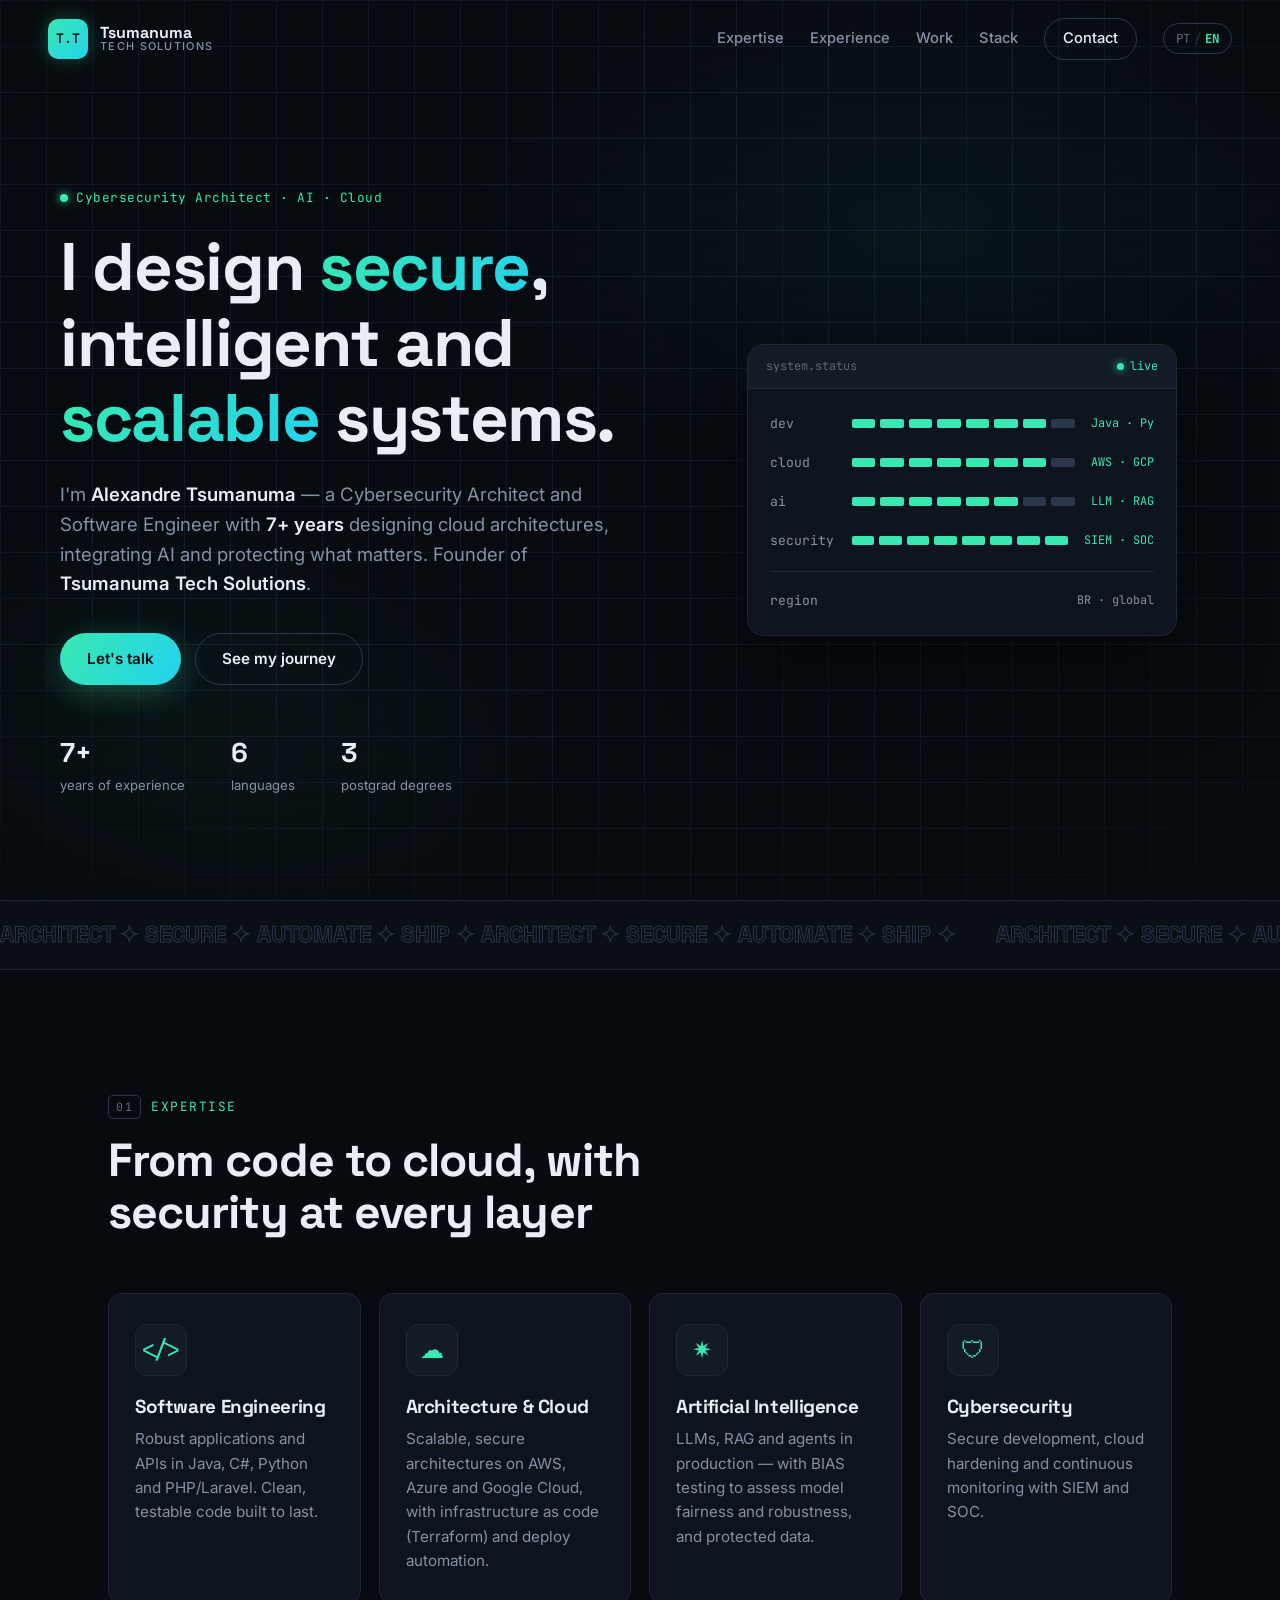
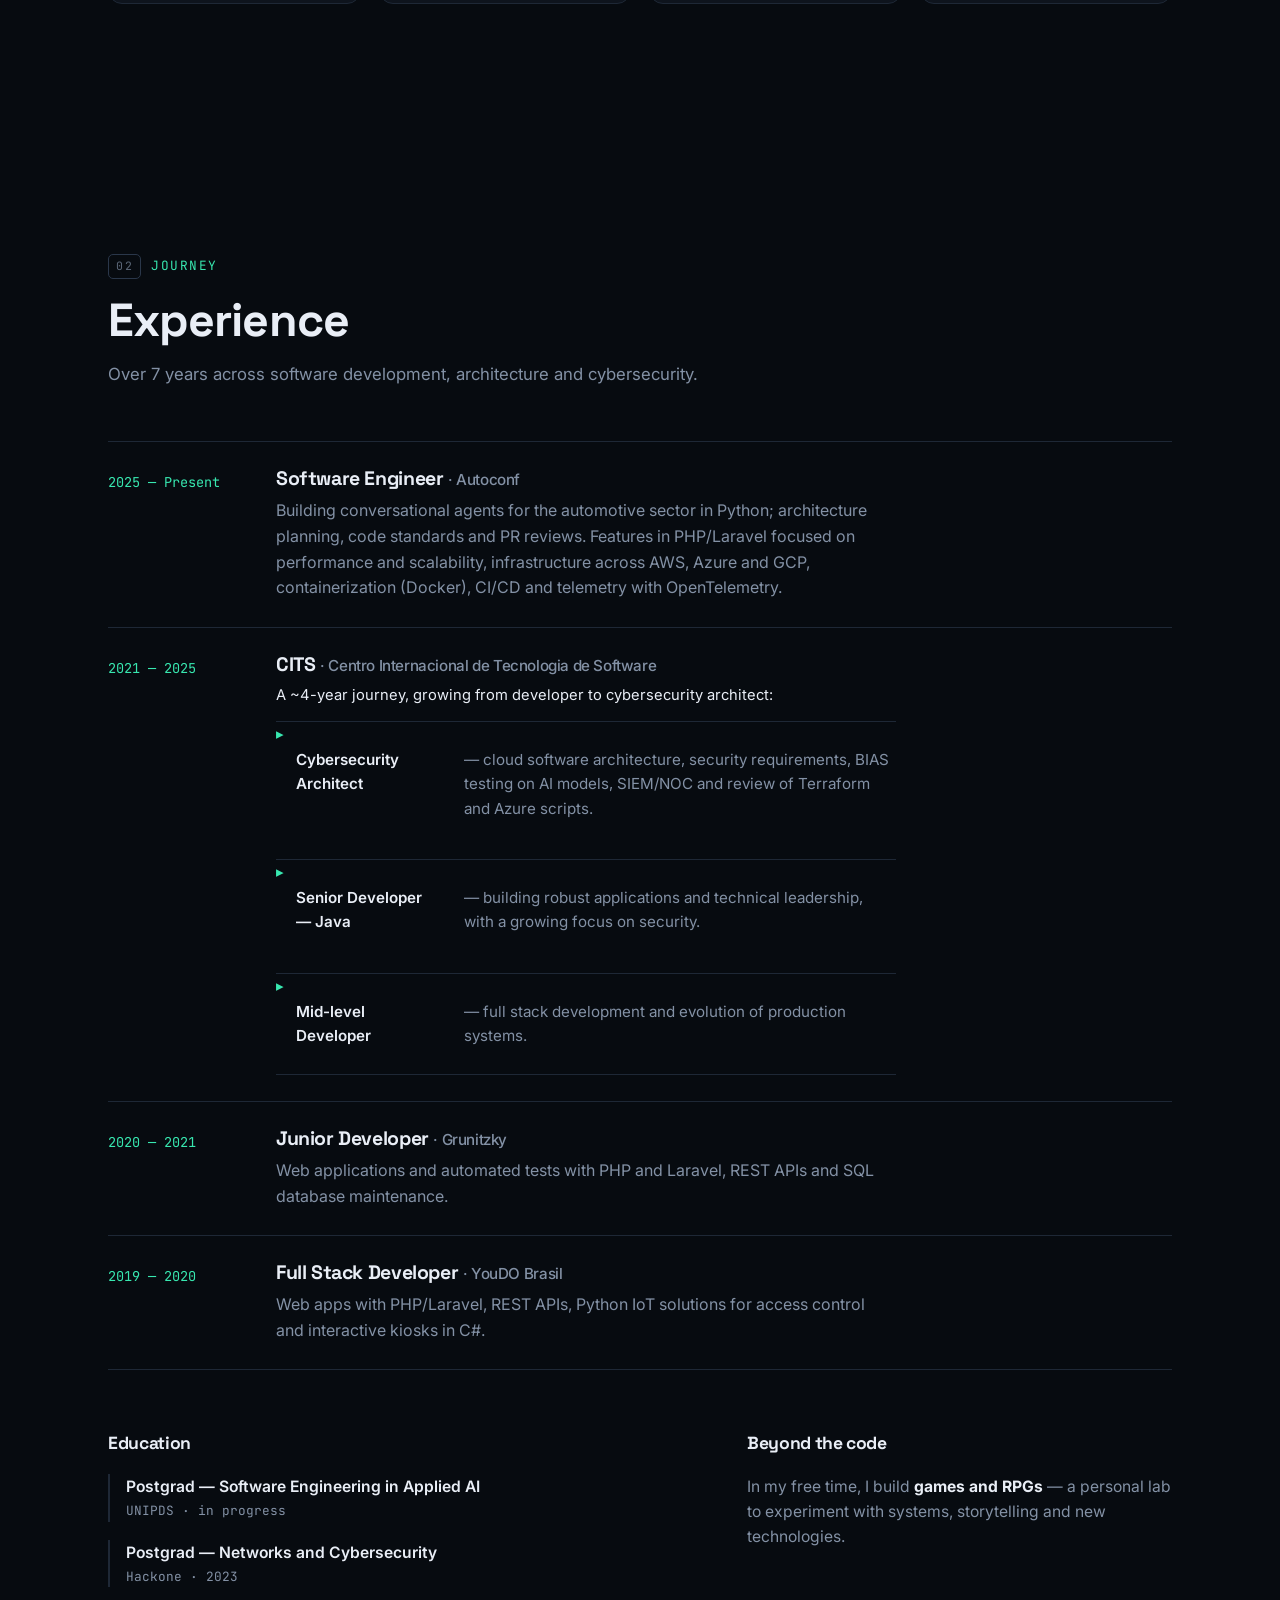
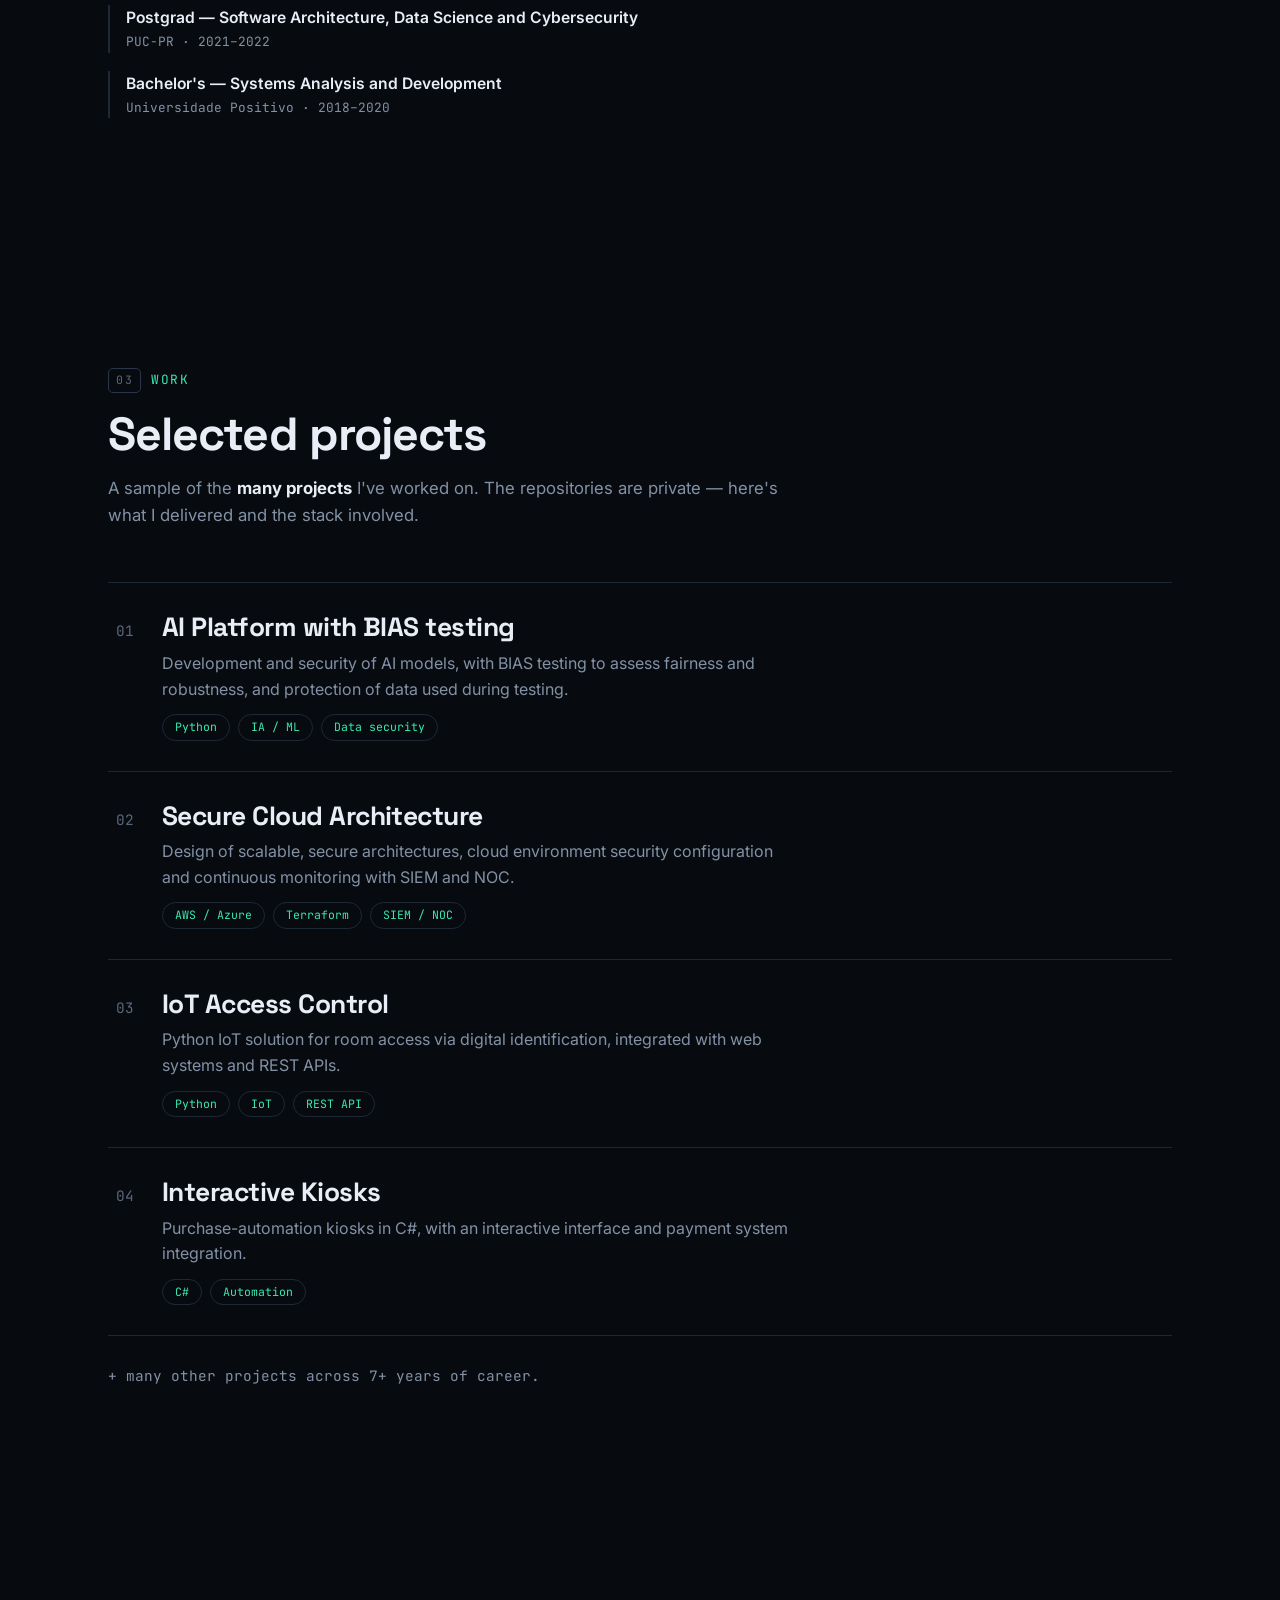
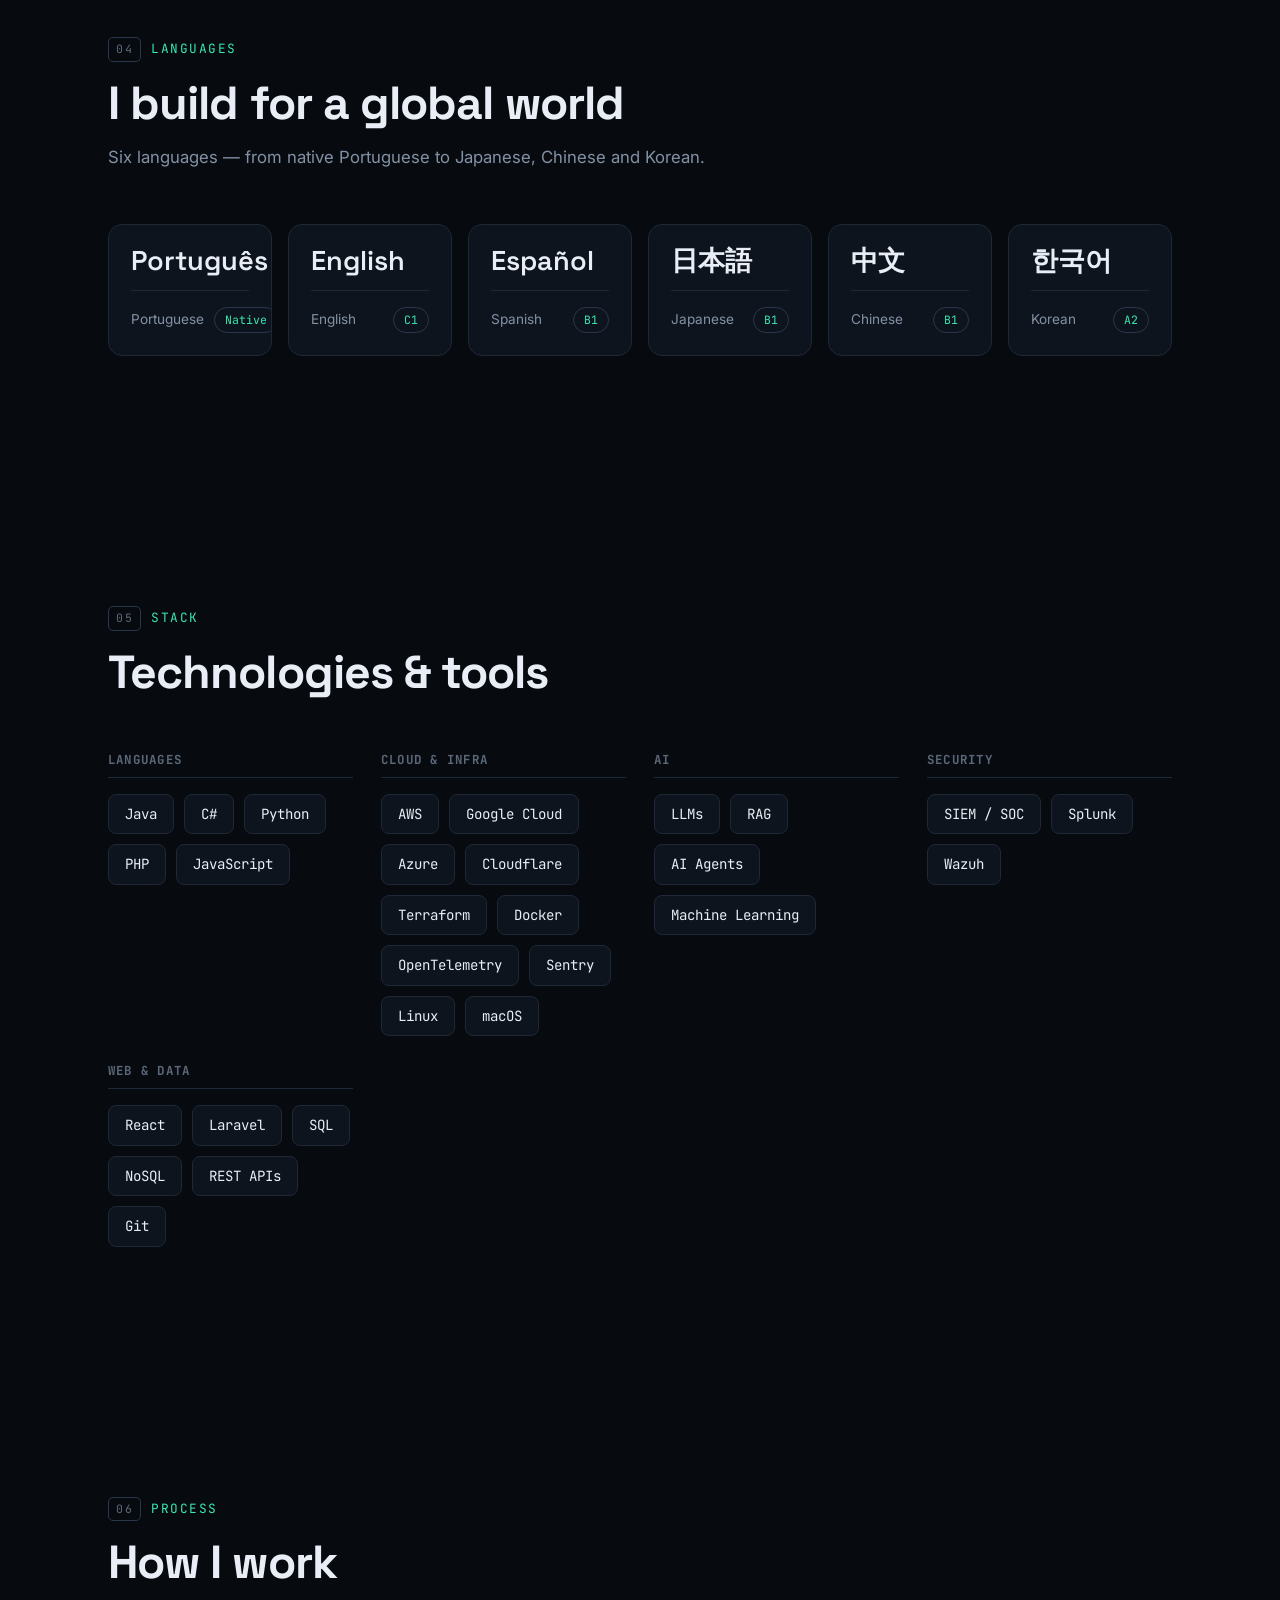
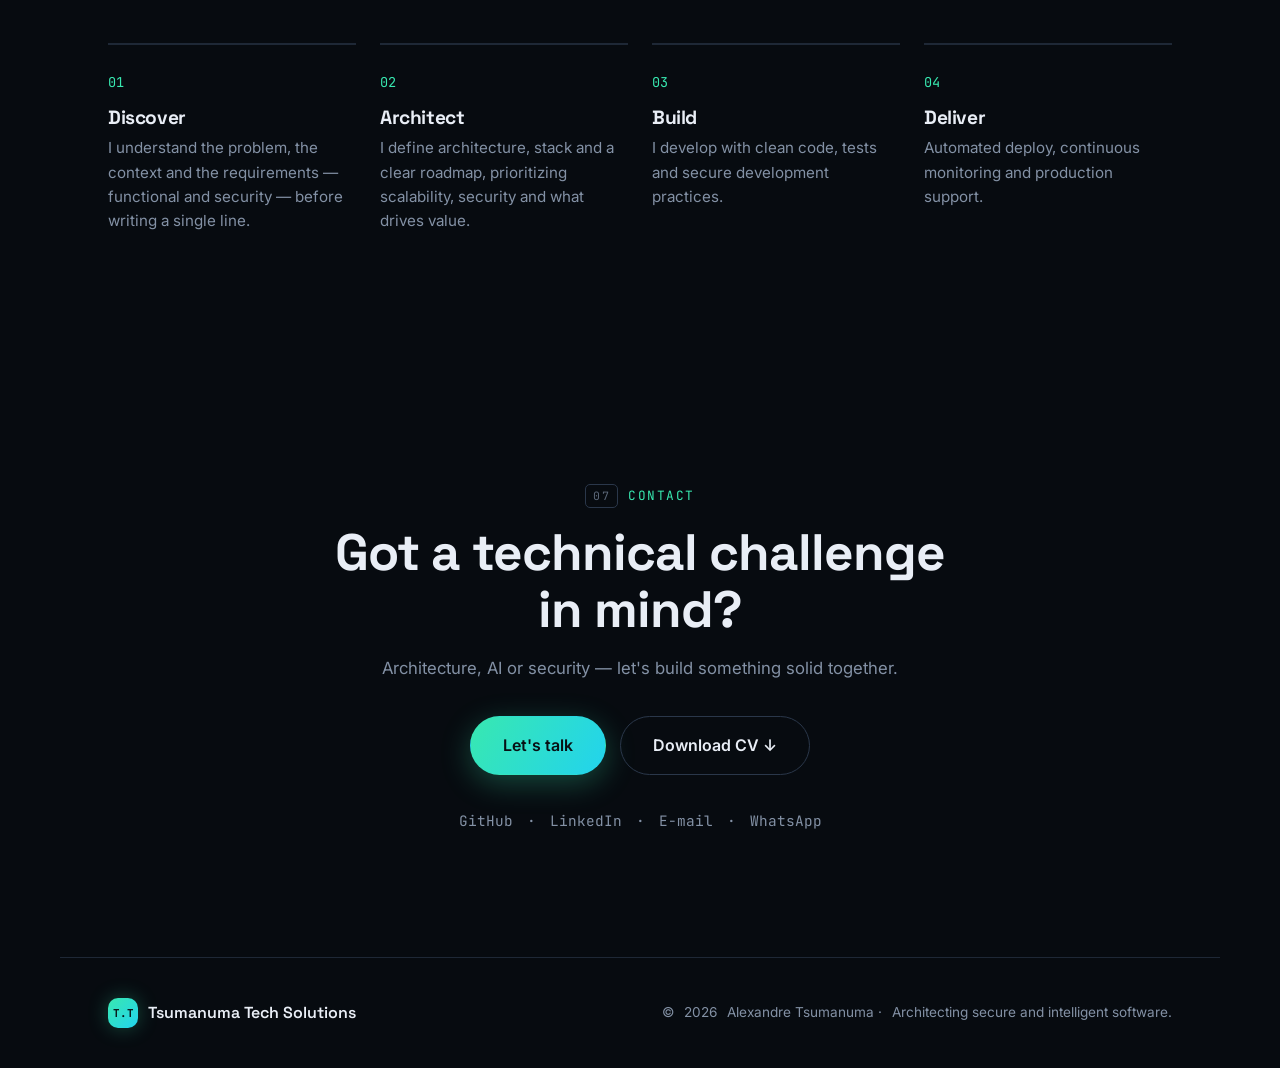
==== commit f483bf66: "Troca diagrama por painel de domínios no hero + cache-busting - Remove o SVG de arquitetura (ficava " ====
--- a/index.html
+++ b/index.html
@@ -18,7 +18,7 @@
   <link rel="preconnect" href="https://fonts.googleapis.com" />
   <link rel="preconnect" href="https://fonts.gstatic.com" crossorigin />
   <link href="https://fonts.googleapis.com/css2?family=Space+Grotesk:wght@400;500;600;700&family=Inter:wght@400;500;600&family=JetBrains+Mono:wght@400;500;700&display=swap" rel="stylesheet" />
-  <link rel="stylesheet" href="styles.css" />
+  <link rel="stylesheet" href="styles.css?v=3" />
   <link rel="icon" type="image/png" href="assets/favicon.png" />
   <link rel="icon" type="image/svg+xml" href="assets/favicon.svg" />
   <link rel="apple-touch-icon" href="assets/favicon.png" />
@@ -72,53 +72,39 @@
           </ul>
         </div>
 
-        <!-- Architecture diagram (signature visual) -->
+        <!-- Domain status panel (signature visual) -->
         <div class="hero-visual" aria-hidden="true">
-          <div class="diagram-frame">
-            <div class="diagram-head">
-              <span class="d-id">architecture.svg</span>
+          <div class="panel">
+            <div class="panel-head">
+              <span class="d-id">system.status</span>
               <span class="d-live"><span class="dot"></span>live</span>
             </div>
-            <svg class="diagram" viewBox="0 0 400 380" role="img">
-              <defs>
-                <linearGradient id="edge" x1="0" y1="0" x2="1" y2="0">
-                  <stop offset="0" stop-color="#38e8b0" stop-opacity="0.1"/>
-                  <stop offset="0.5" stop-color="#38e8b0" stop-opacity="0.9"/>
-                  <stop offset="1" stop-color="#22d3ee" stop-opacity="0.1"/>
-                </linearGradient>
-                <radialGradient id="nodeg" cx="0.5" cy="0.4" r="0.7">
-                  <stop offset="0" stop-color="#132030"/>
-                  <stop offset="1" stop-color="#0b131c"/>
-                </radialGradient>
-              </defs>
-
-              <!-- security perimeter -->
-              <rect class="perimeter" x="18" y="18" width="364" height="344" rx="18"/>
-              <text class="perimeter-label" x="34" y="44">SECURITY PERIMETER · SIEM/SOC</text>
-
-              <!-- edges -->
-              <g class="edges" stroke="url(#edge)" stroke-width="2" fill="none">
-                <path class="edge" d="M96 150 L200 150"/>
-                <path class="edge" d="M248 150 L316 96"/>
-                <path class="edge" d="M248 150 L316 204"/>
-                <path class="edge" d="M200 174 L200 268"/>
-                <path class="edge" d="M224 280 L308 236"/>
-              </g>
-              <!-- traveling pulses -->
-              <g class="pulses" fill="#38e8b0">
-                <circle r="3"><animateMotion dur="2.4s" repeatCount="indefinite" path="M96 150 L200 150"/></circle>
-                <circle r="3" fill="#22d3ee"><animateMotion dur="2.8s" begin="0.6s" repeatCount="indefinite" path="M248 150 L316 96"/></circle>
-                <circle r="3" fill="#fbbf5c"><animateMotion dur="3s" begin="1.1s" repeatCount="indefinite" path="M200 174 L200 268"/></circle>
-              </g>
-
-              <!-- nodes -->
-              <g class="node"><circle cx="72" cy="150" r="26" fill="url(#nodeg)"/><text x="72" y="154">users</text></g>
-              <g class="node hub"><rect x="176" y="126" width="48" height="48" rx="12" fill="url(#nodeg)"/><text x="200" y="154">API</text></g>
-              <g class="node ai"><circle cx="340" cy="96" r="26" fill="url(#nodeg)"/><text x="340" y="100">AI</text></g>
-              <g class="node data"><circle cx="340" cy="204" r="26" fill="url(#nodeg)"/><text x="340" y="208">data</text></g>
-              <g class="node cloud"><rect x="176" y="268" width="48" height="48" rx="12" fill="url(#nodeg)"/><text x="200" y="296">cloud</text></g>
-              <g class="node sec"><circle cx="330" cy="260" r="22" fill="url(#nodeg)"/><text x="330" y="264">🛡</text></g>
-            </svg>
+            <div class="panel-body">
+              <div class="prow">
+                <span class="pl">dev</span>
+                <span class="meter"><i></i><i></i><i></i><i></i><i></i><i></i><i></i><i class="off"></i></span>
+                <span class="pt">Java · Py</span>
+              </div>
+              <div class="prow">
+                <span class="pl">cloud</span>
+                <span class="meter"><i></i><i></i><i></i><i></i><i></i><i></i><i></i><i class="off"></i></span>
+                <span class="pt">AWS · GCP</span>
+              </div>
+              <div class="prow">
+                <span class="pl">ai</span>
+                <span class="meter"><i></i><i></i><i></i><i></i><i></i><i></i><i class="off"></i><i class="off"></i></span>
+                <span class="pt">LLM · RAG</span>
+              </div>
+              <div class="prow">
+                <span class="pl">security</span>
+                <span class="meter"><i></i><i></i><i></i><i></i><i></i><i></i><i></i><i></i></span>
+                <span class="pt">SIEM · SOC</span>
+              </div>
+              <div class="prow prow-foot">
+                <span class="pl">region</span>
+                <span class="pv">BR · global</span>
+              </div>
+            </div>
           </div>
         </div>
       </div>
@@ -358,6 +344,6 @@
     <p class="footer-note">© <span id="year"></span> Alexandre Tsumanuma · <span data-i18n="footer.note">Arquitetando software seguro e inteligente.</span></p>
   </footer>
 
-  <script src="script.js"></script>
+  <script src="script.js?v=3"></script>
 </body>
 </html>
--- a/styles.css
+++ b/styles.css
@@ -123,25 +123,28 @@
 .hero-stats strong { font-family: var(--font-display); font-size: 1.7rem; color: var(--text); }
 .hero-stats span { font-size: .82rem; color: var(--muted); }
 
-/* Architecture diagram */
+/* Domain status panel */
 .hero-visual { display: flex; justify-content: center; }
-.diagram-frame { width: 100%; max-width: 460px; border-radius: 16px; background: var(--surface); border: 1px solid var(--border);
+.panel { width: 100%; max-width: 430px; border-radius: 16px; background: var(--surface); border: 1px solid var(--border);
   box-shadow: 0 30px 80px rgba(0,0,0,.5); overflow: hidden; }
-.diagram-head { display: flex; align-items: center; justify-content: space-between; padding: 11px 16px;
-  background: var(--surface-2); border-bottom: 1px solid var(--border); font-family: var(--font-mono); font-size: .72rem; color: var(--dim); }
+.panel-head { display: flex; align-items: center; justify-content: space-between; padding: 12px 18px;
+  background: var(--surface-2); border-bottom: 1px solid var(--border); font-family: var(--font-mono); font-size: .74rem; color: var(--dim); }
 .d-live { display: inline-flex; align-items: center; gap: 6px; color: var(--accent); }
 .d-live .dot { width: 7px; height: 7px; border-radius: 50%; background: var(--accent); box-shadow: 0 0 8px var(--accent); animation: pulse 2s infinite; }
-.diagram { width: 100%; height: auto; padding: 8px; }
-.diagram .perimeter { fill: none; stroke: var(--signal); stroke-opacity: .35; stroke-width: 1; stroke-dasharray: 5 5; }
-.diagram .perimeter-label { fill: var(--signal); font-family: var(--font-mono); font-size: 8px; letter-spacing: .05em; opacity: .7; }
-.diagram .edge { stroke-dasharray: 6 6; animation: flow 1.2s linear infinite; }
-@keyframes flow { to { stroke-dashoffset: -12; } }
-.diagram .node text { fill: var(--text); font-family: var(--font-mono); font-size: 11px; text-anchor: middle; dominant-baseline: middle; }
-.diagram .node circle, .diagram .node rect { stroke: var(--border-2); stroke-width: 1.5; }
-.diagram .node.hub rect { stroke: var(--accent); filter: drop-shadow(0 0 8px var(--accent-glow)); }
-.diagram .node.ai circle { stroke: var(--accent); }
-.diagram .node.cloud rect { stroke: var(--accent-2); }
-.diagram .node.sec circle { stroke: var(--signal); }
+.panel-body { padding: 24px 22px; display: flex; flex-direction: column; gap: 18px; font-family: var(--font-mono); }
+.prow { display: grid; grid-template-columns: 66px 1fr auto; align-items: center; gap: 16px; }
+.pl { font-size: .82rem; color: var(--muted); }
+.pt { font-size: .74rem; color: var(--accent); white-space: nowrap; }
+.pv { font-size: .74rem; color: var(--muted); white-space: nowrap; }
+.meter { display: flex; gap: 5px; }
+.meter i { height: 9px; flex: 1; border-radius: 2px; background: var(--accent); animation: mtr 2.4s ease-in-out infinite; }
+.meter i.off { background: var(--border-2); animation: none; }
+.meter i:nth-child(2){animation-delay:.12s} .meter i:nth-child(3){animation-delay:.24s}
+.meter i:nth-child(4){animation-delay:.36s} .meter i:nth-child(5){animation-delay:.48s}
+.meter i:nth-child(6){animation-delay:.6s}  .meter i:nth-child(7){animation-delay:.72s}
+.meter i:nth-child(8){animation-delay:.84s}
+@keyframes mtr { 0%,100% { opacity: .9; } 50% { opacity: .32; } }
+.prow-foot { display: flex; justify-content: space-between; align-items: center; border-top: 1px solid var(--border); padding-top: 18px; margin-top: 2px; }
 
 /* ---------- Marquee ---------- */
 .marquee { border-top: 1px solid var(--border); border-bottom: 1px solid var(--border); background: var(--bg-2); overflow: hidden; padding: 16px 0; }
@@ -262,7 +265,7 @@
 @media (max-width: 900px) {
   .hero-inner { grid-template-columns: 1fr; }
   .hero-visual { order: -1; margin-bottom: 8px; }
-  .diagram-frame { max-width: 400px; }
+  .panel { max-width: 380px; }
   .nav-links { position: fixed; inset: 0 0 0 auto; width: min(80vw, 340px); flex-direction: column; align-items: flex-start; justify-content: center; gap: 22px;
     background: var(--bg-2); border-left: 1px solid var(--border); padding: 40px; transform: translateX(100%); transition: transform .35s var(--ease); z-index: 850; }
   .nav-links.open { transform: translateX(0); }
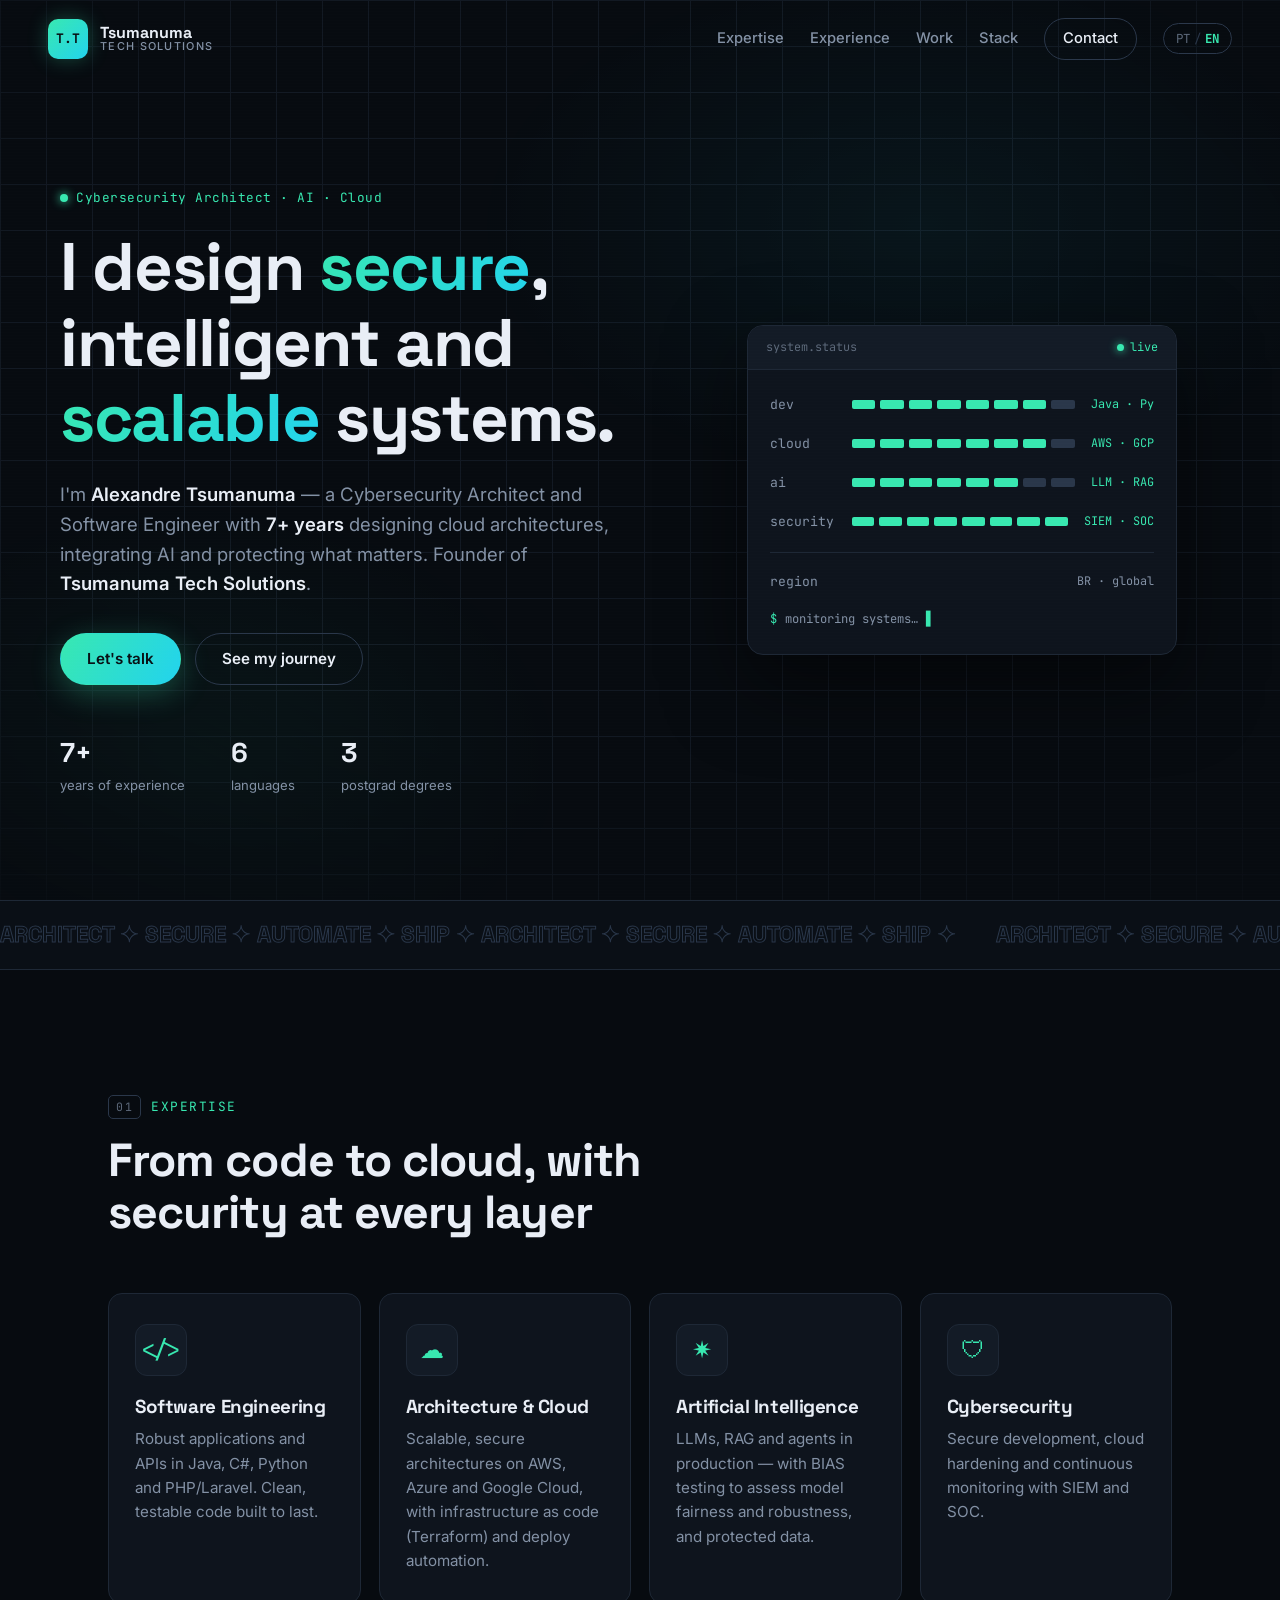
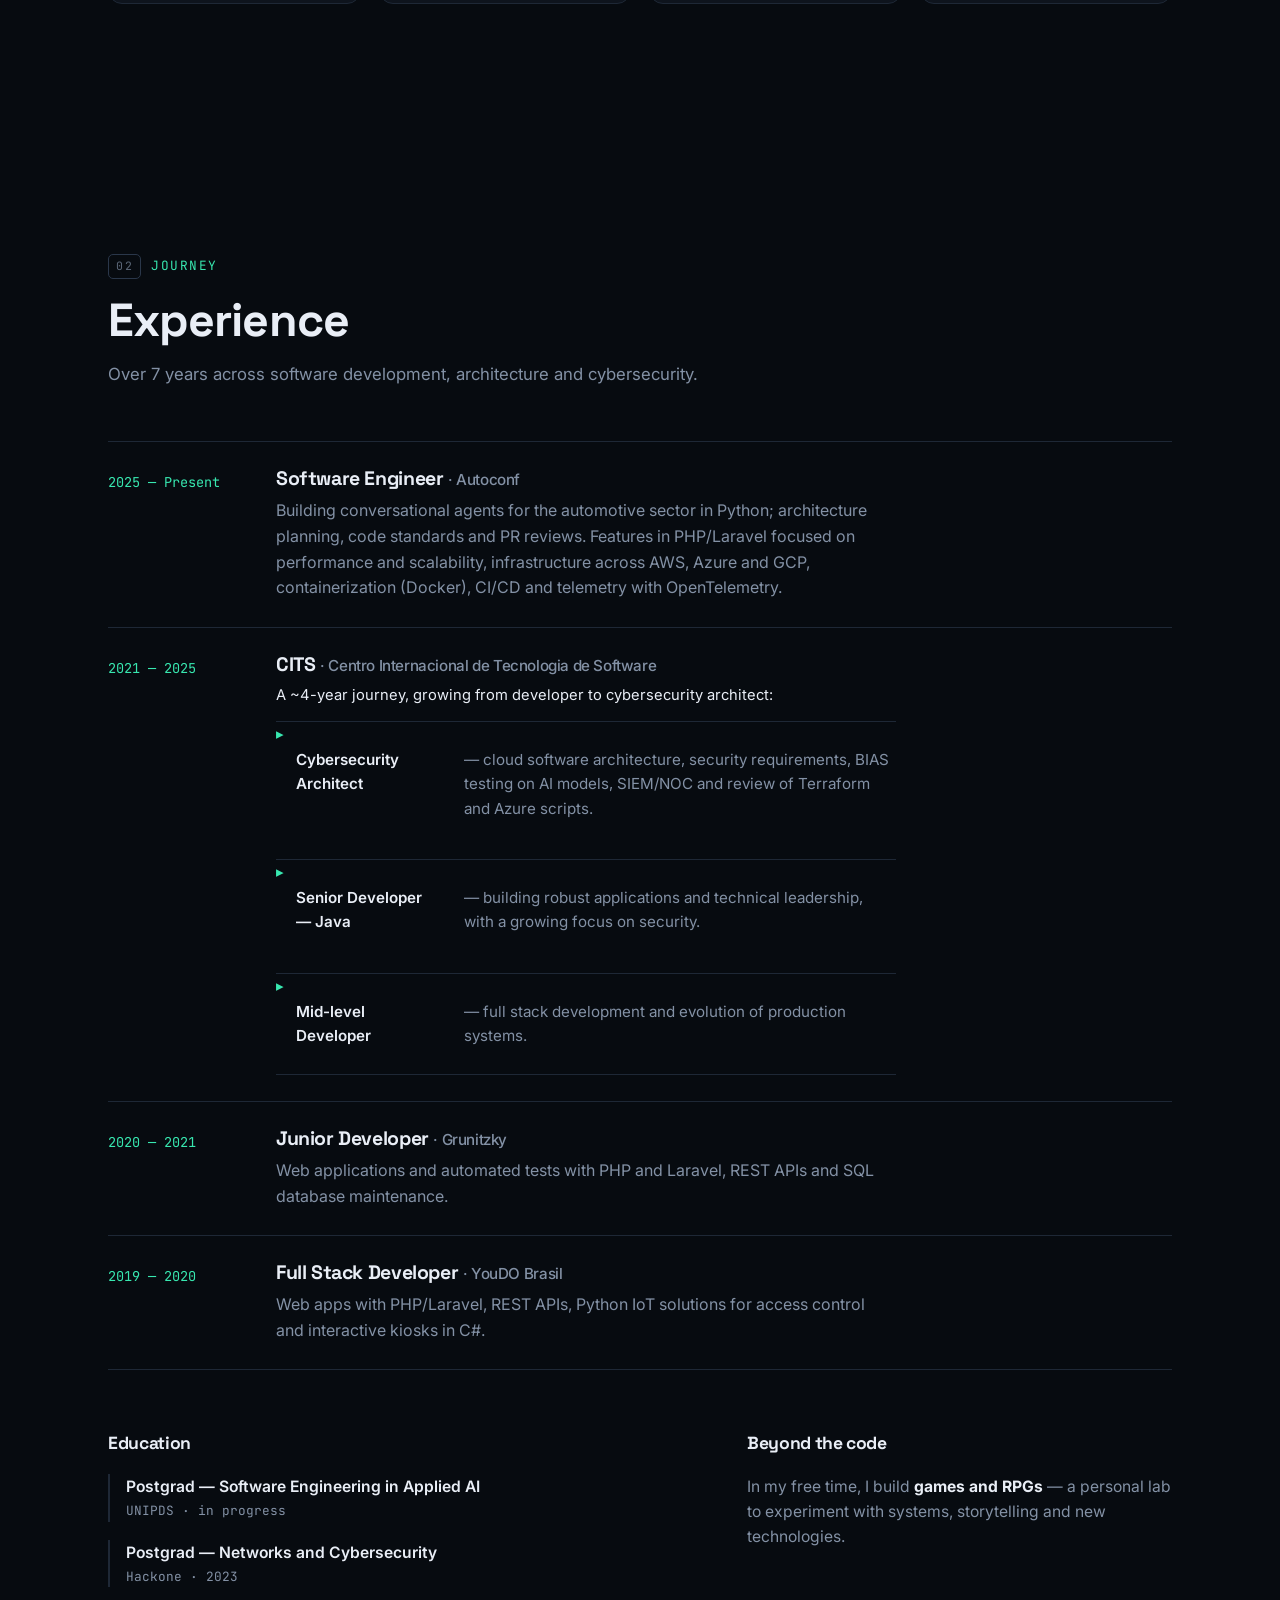
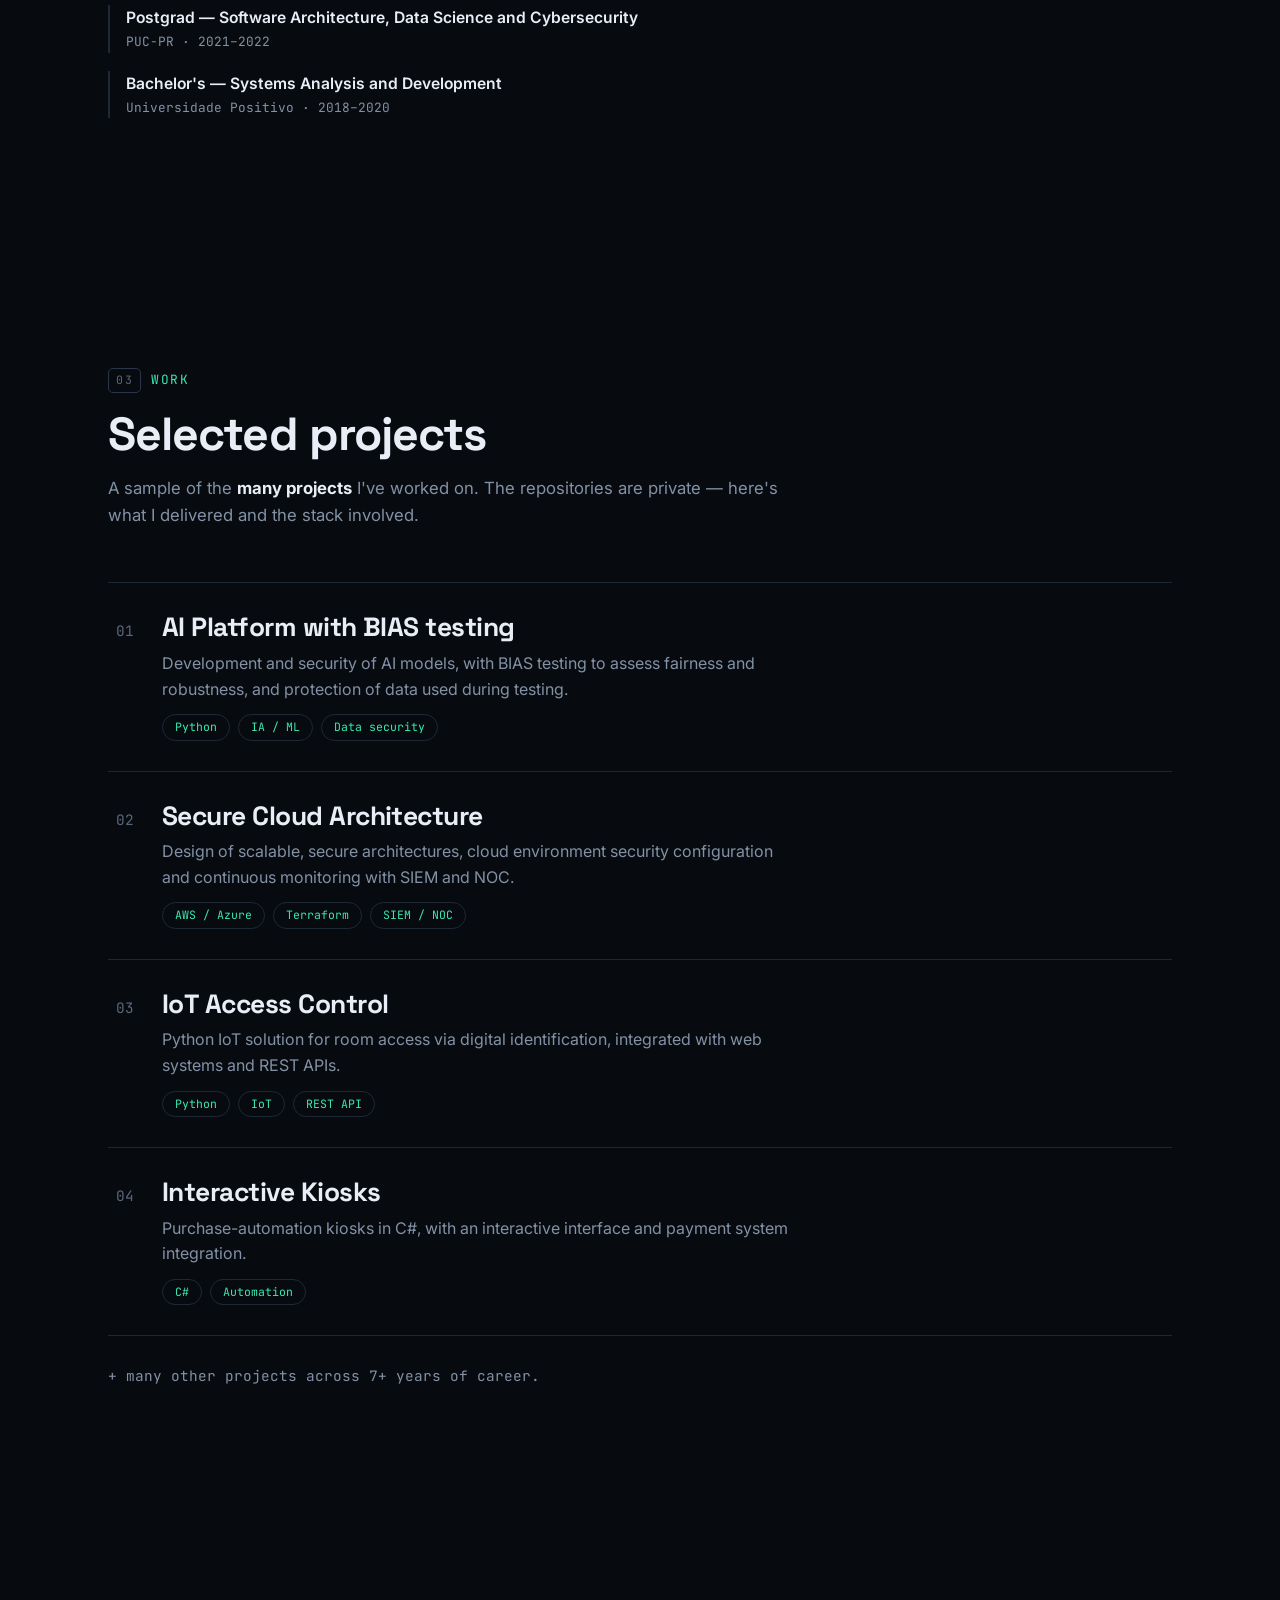
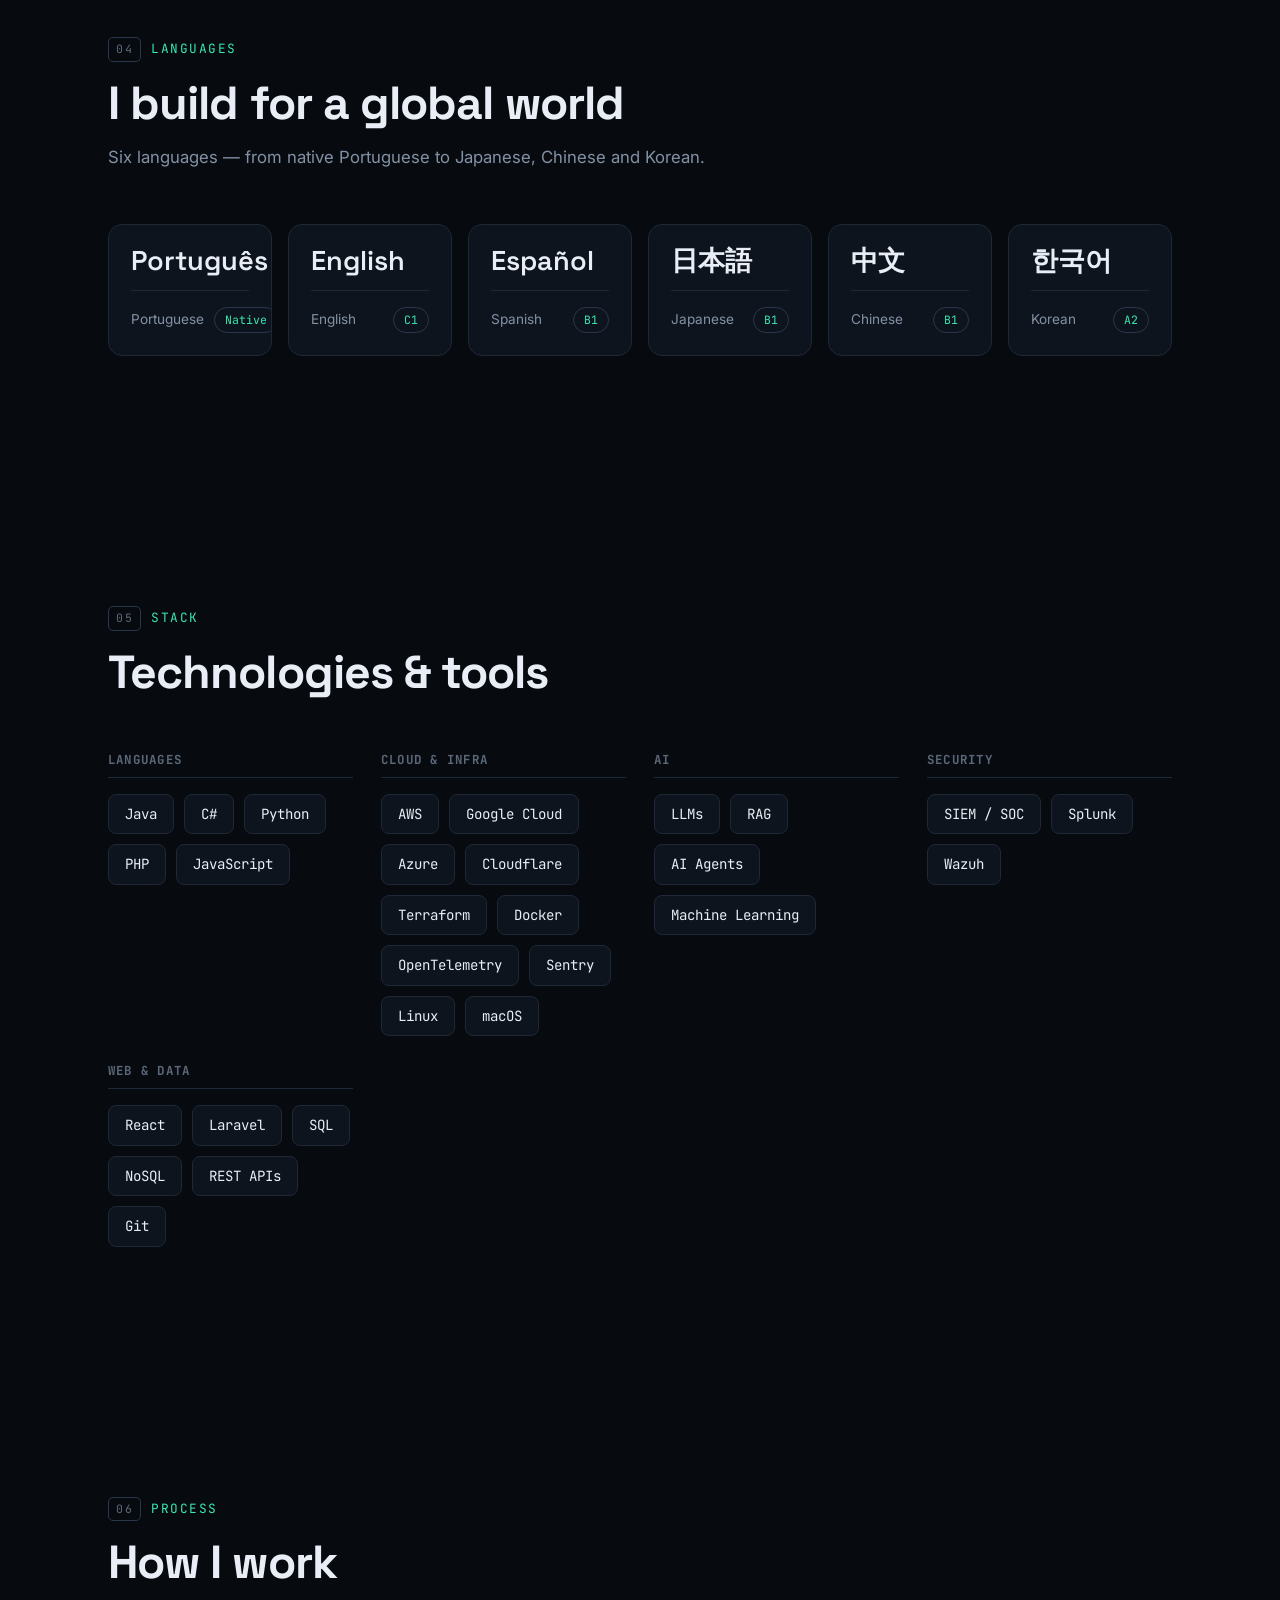
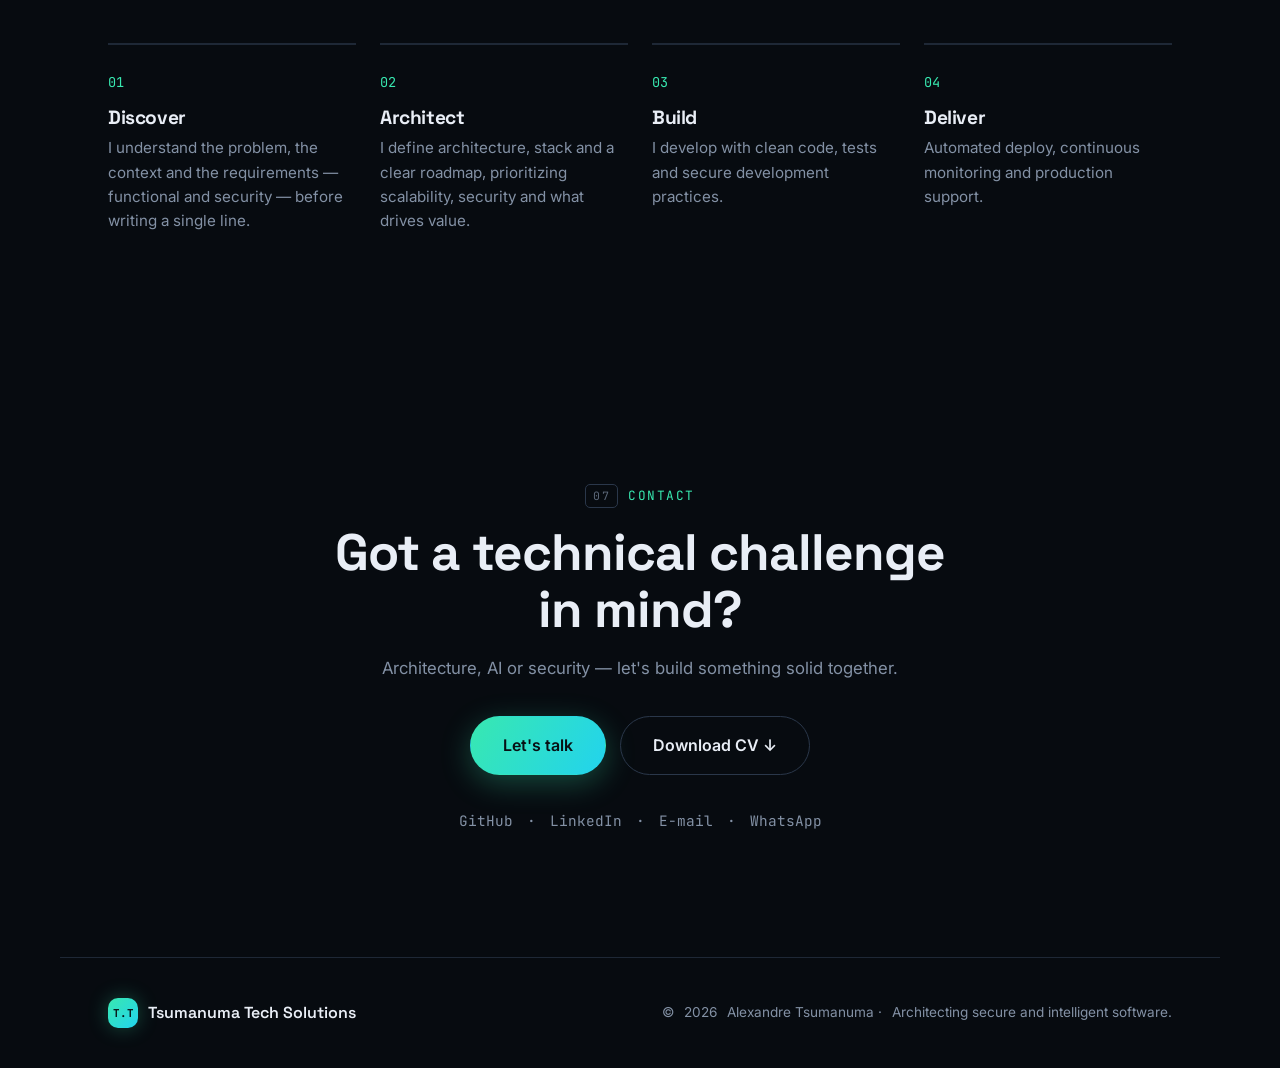
==== commit b6044405: "Painel system.status com linha de terminal animada (typewriter) - Adiciona linha de log com efeito m" ====
--- a/index.html
+++ b/index.html
@@ -18,7 +18,7 @@
   <link rel="preconnect" href="https://fonts.googleapis.com" />
   <link rel="preconnect" href="https://fonts.gstatic.com" crossorigin />
   <link href="https://fonts.googleapis.com/css2?family=Space+Grotesk:wght@400;500;600;700&family=Inter:wght@400;500;600&family=JetBrains+Mono:wght@400;500;700&display=swap" rel="stylesheet" />
-  <link rel="stylesheet" href="styles.css?v=3" />
+  <link rel="stylesheet" href="styles.css?v=4" />
   <link rel="icon" type="image/png" href="assets/favicon.png" />
   <link rel="icon" type="image/svg+xml" href="assets/favicon.svg" />
   <link rel="apple-touch-icon" href="assets/favicon.png" />
@@ -104,6 +104,10 @@
                 <span class="pl">region</span>
                 <span class="pv">BR · global</span>
               </div>
+              <div class="term">
+                <span class="term-prompt">$</span>
+                <span class="term-line" id="termLine"></span><span class="term-cursor">▋</span>
+              </div>
             </div>
           </div>
         </div>
@@ -344,6 +348,6 @@
     <p class="footer-note">© <span id="year"></span> Alexandre Tsumanuma · <span data-i18n="footer.note">Arquitetando software seguro e inteligente.</span></p>
   </footer>
 
-  <script src="script.js?v=3"></script>
+  <script src="script.js?v=4"></script>
 </body>
 </html>
--- a/styles.css
+++ b/styles.css
@@ -145,6 +145,11 @@
 .meter i:nth-child(8){animation-delay:.84s}
 @keyframes mtr { 0%,100% { opacity: .9; } 50% { opacity: .32; } }
 .prow-foot { display: flex; justify-content: space-between; align-items: center; border-top: 1px solid var(--border); padding-top: 18px; margin-top: 2px; }
+.term { display: flex; align-items: center; gap: 8px; font-family: var(--font-mono); font-size: .76rem; color: var(--muted); }
+.term-prompt { color: var(--accent); }
+.term-line { white-space: nowrap; overflow: hidden; }
+.term-cursor { color: var(--accent); animation: blink 1s steps(2) infinite; }
+@keyframes blink { 50% { opacity: 0; } }
 
 /* ---------- Marquee ---------- */
 .marquee { border-top: 1px solid var(--border); border-bottom: 1px solid var(--border); background: var(--bg-2); overflow: hidden; padding: 16px 0; }
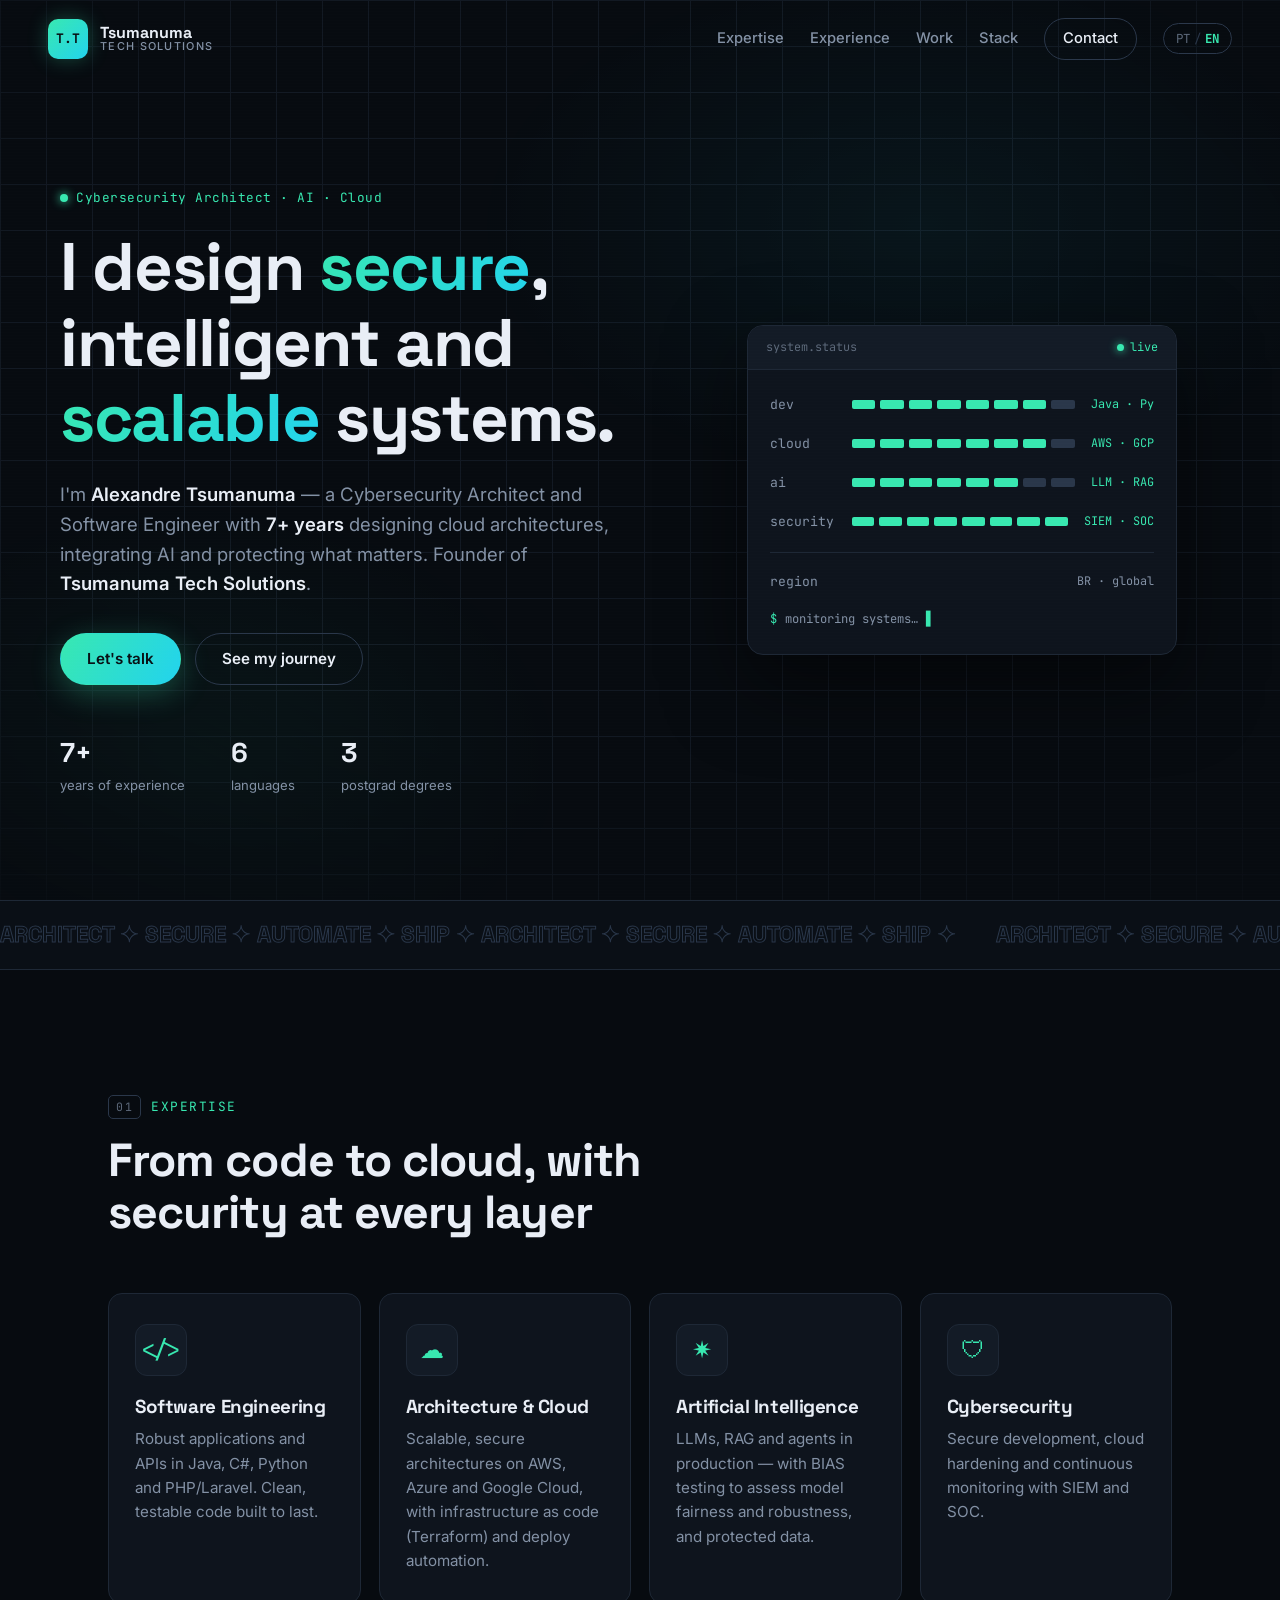
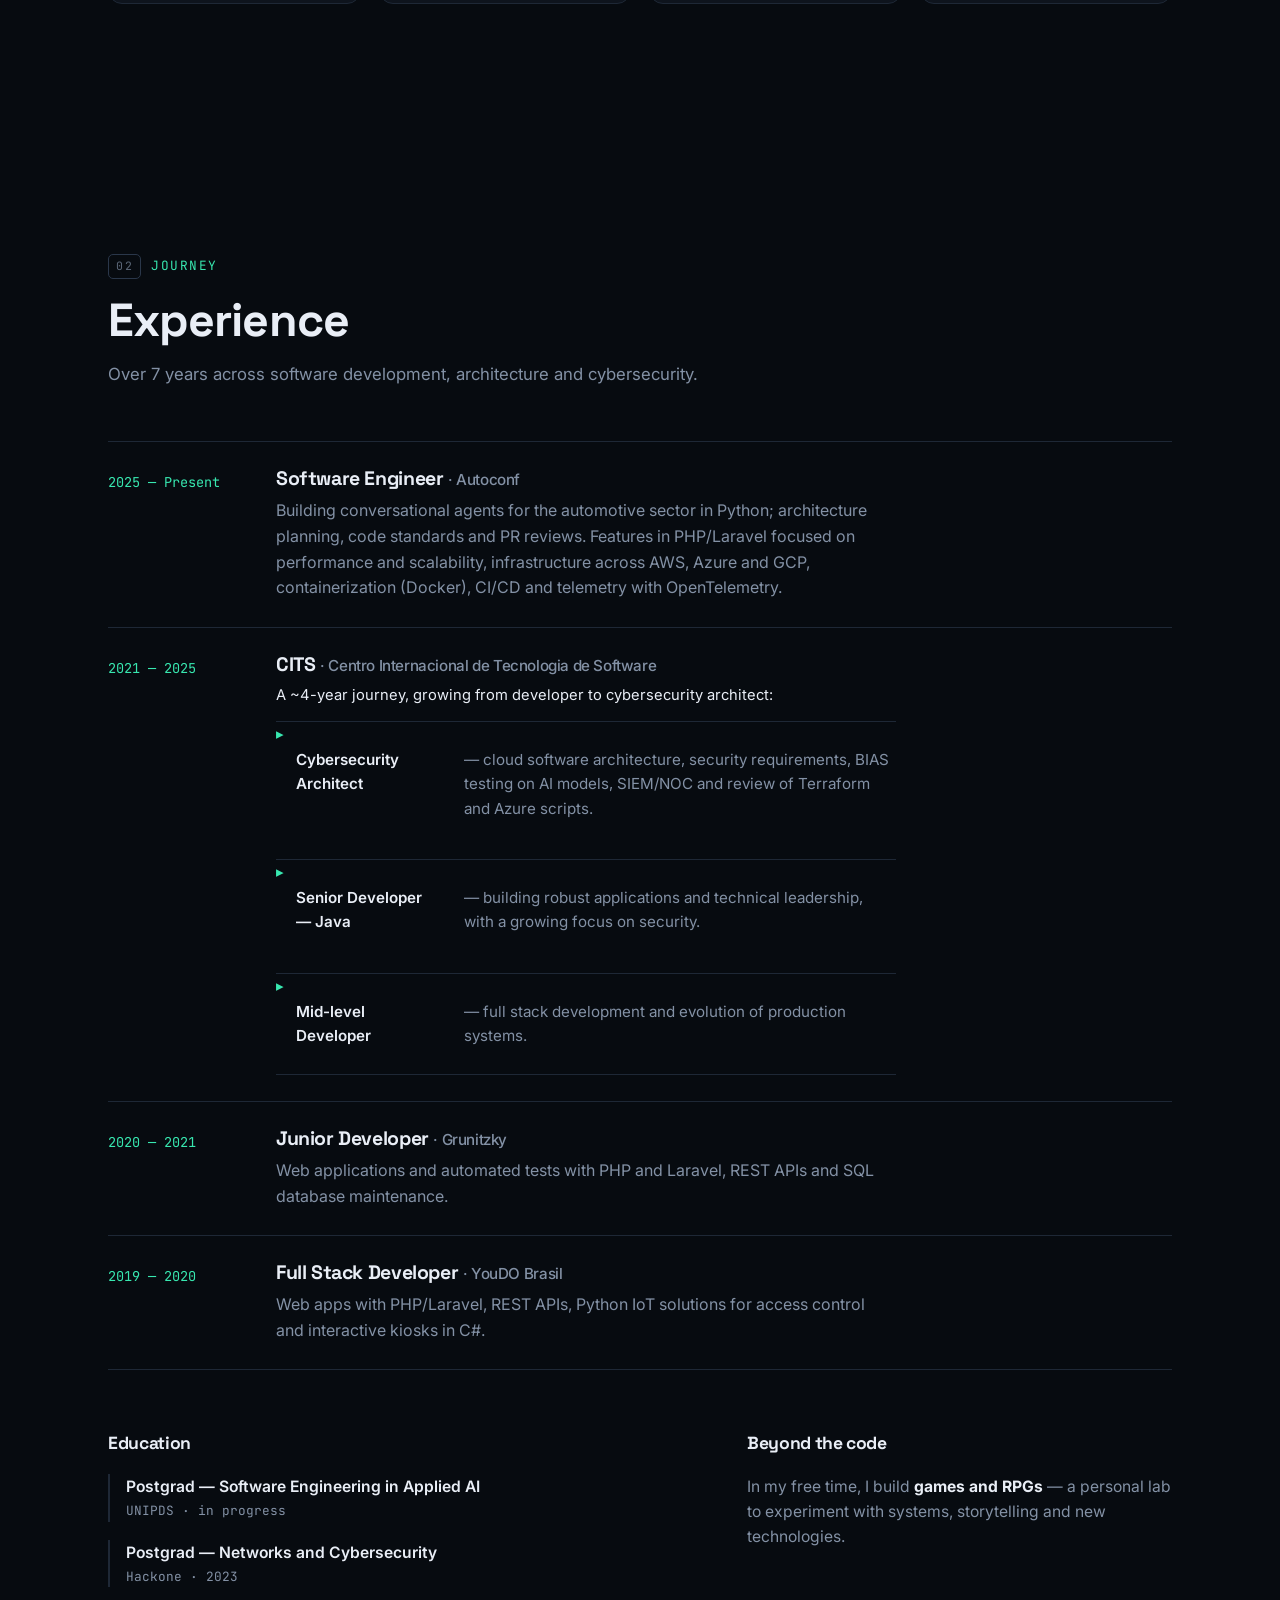
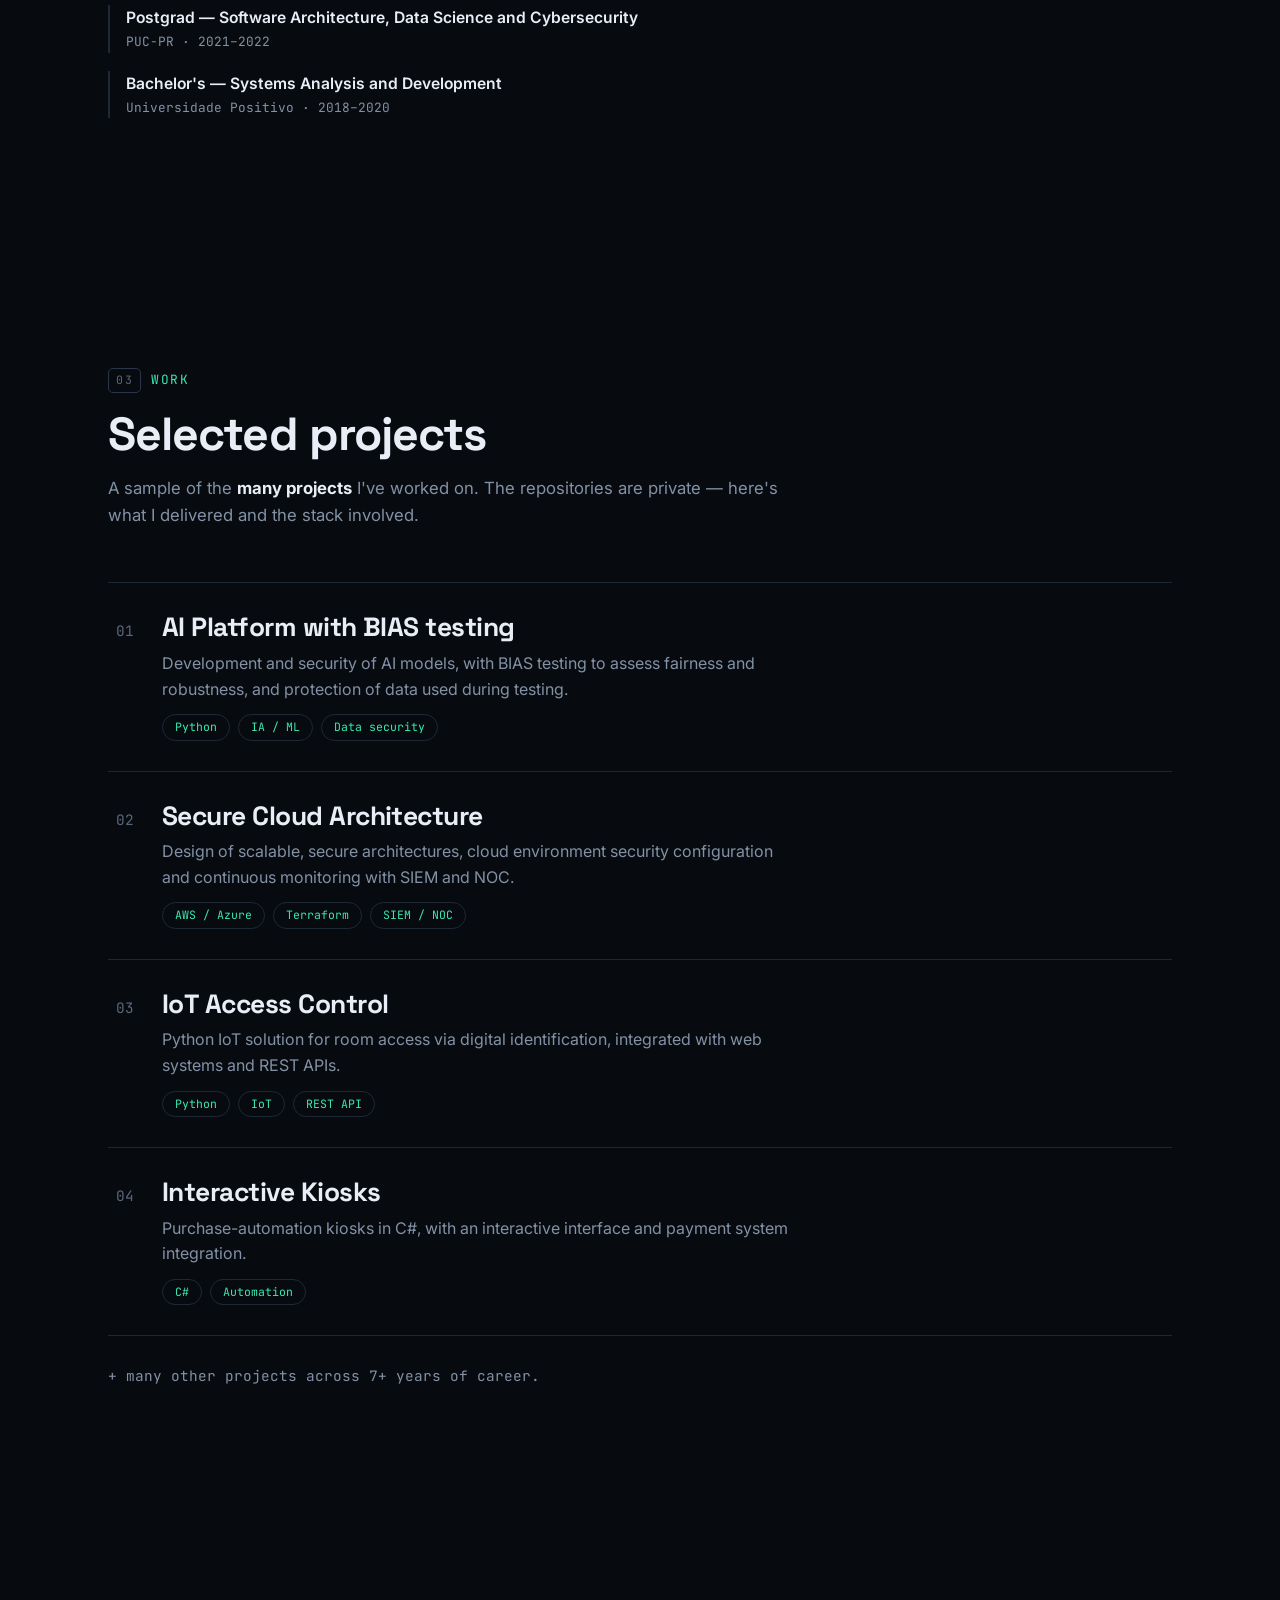
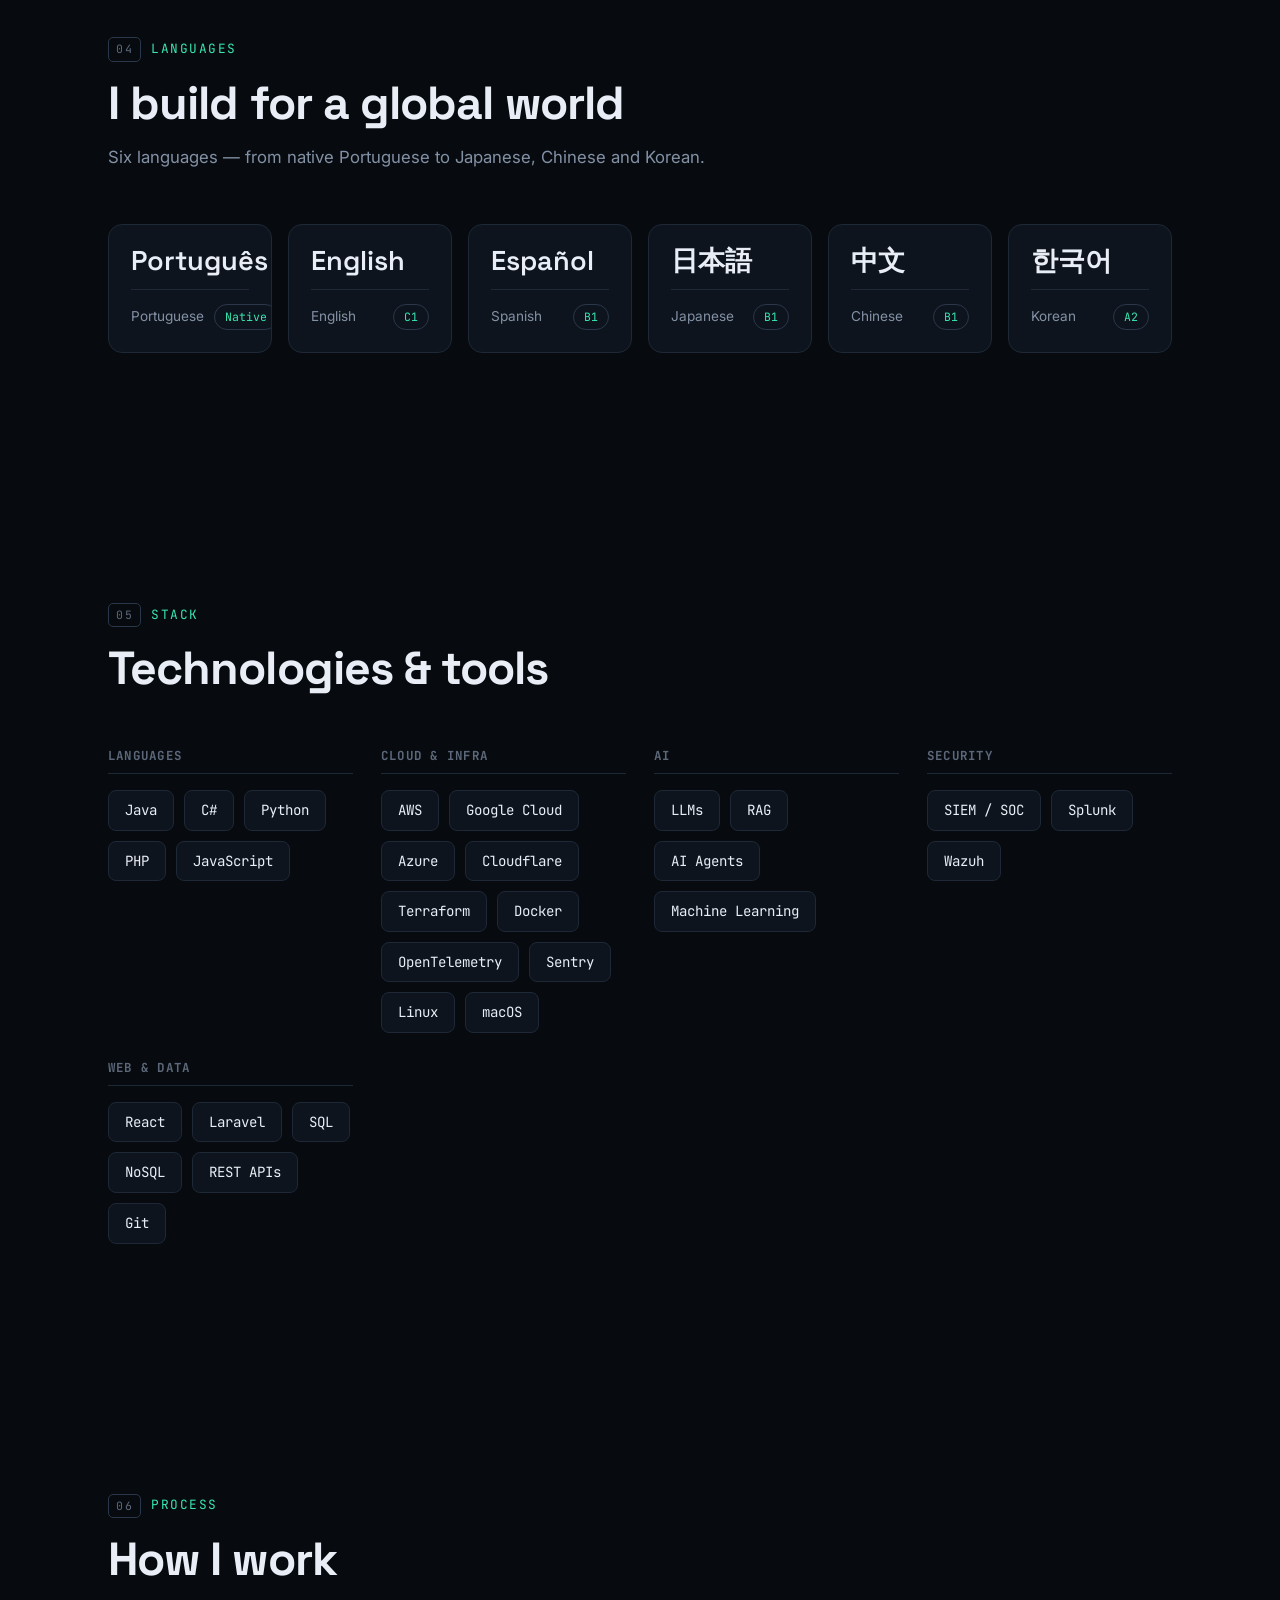
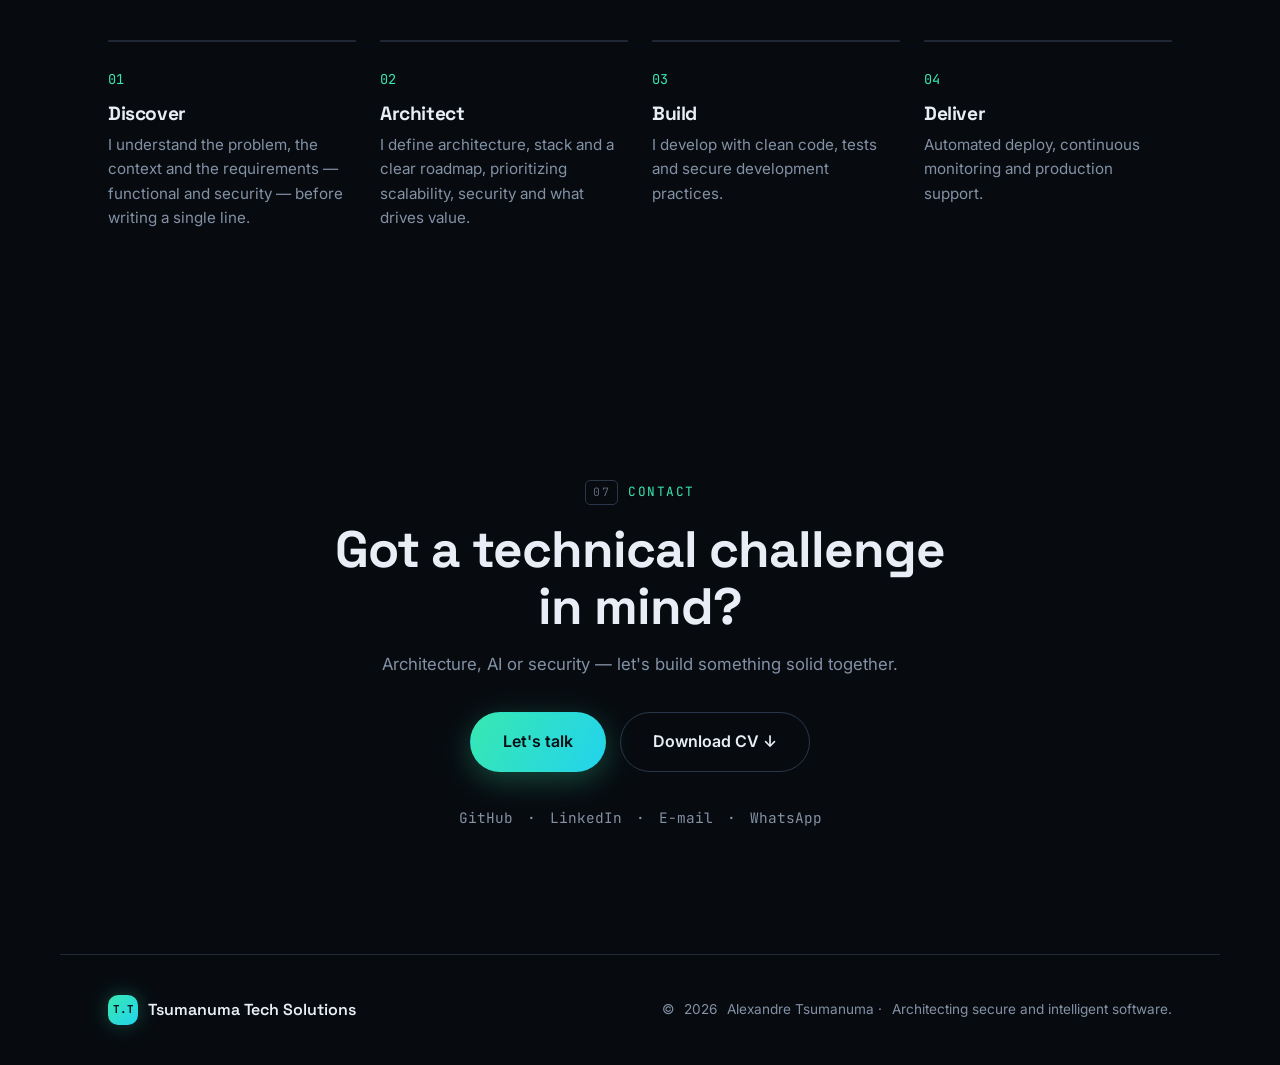
==== commit d9035eaf: "Corrige cards de idioma: altura pelo conteúdo, sem vazio embaixo Remove min-height e justify-content" ====
--- a/index.html
+++ b/index.html
@@ -18,7 +18,7 @@
   <link rel="preconnect" href="https://fonts.googleapis.com" />
   <link rel="preconnect" href="https://fonts.gstatic.com" crossorigin />
   <link href="https://fonts.googleapis.com/css2?family=Space+Grotesk:wght@400;500;600;700&family=Inter:wght@400;500;600&family=JetBrains+Mono:wght@400;500;700&display=swap" rel="stylesheet" />
-  <link rel="stylesheet" href="styles.css?v=4" />
+  <link rel="stylesheet" href="styles.css?v=6" />
   <link rel="icon" type="image/png" href="assets/favicon.png" />
   <link rel="icon" type="image/svg+xml" href="assets/favicon.svg" />
   <link rel="apple-touch-icon" href="assets/favicon.png" />
@@ -348,6 +348,6 @@
     <p class="footer-note">© <span id="year"></span> Alexandre Tsumanuma · <span data-i18n="footer.note">Arquitetando software seguro e inteligente.</span></p>
   </footer>
 
-  <script src="script.js?v=4"></script>
+  <script src="script.js?v=6"></script>
 </body>
 </html>
--- a/styles.css
+++ b/styles.css
@@ -221,7 +221,7 @@
 
 /* Languages / polyglot */
 .polyglot { list-style: none; padding: 0; margin: 0; display: grid; grid-template-columns: repeat(auto-fit, minmax(160px, 1fr)); gap: 16px; }
-.polyglot li { position: relative; display: flex; flex-direction: column; justify-content: space-between; min-height: 132px;
+.polyglot li { position: relative; display: flex; flex-direction: column; gap: 14px;
   background: var(--surface); border: 1px solid var(--border); border-radius: var(--radius);
   padding: 22px; transition: transform .3s var(--ease), border-color .3s; overflow: hidden; }
 .polyglot li:hover { transform: translateY(-5px); border-color: var(--border-2); }
@@ -229,7 +229,7 @@
   background: radial-gradient(circle, var(--accent-glow), transparent 70%); opacity: 0; transition: opacity .3s; }
 .polyglot li:hover::after { opacity: 1; }
 .pg-native { display: block; font-family: var(--font-display); font-size: 1.7rem; font-weight: 600; color: var(--text); line-height: 1; }
-.pg-meta { display: flex; align-items: center; justify-content: space-between; gap: 10px; padding-top: 16px; border-top: 1px solid var(--border); }
+.pg-meta { display: flex; align-items: center; justify-content: space-between; gap: 10px; padding-top: 14px; border-top: 1px solid var(--border); }
 .pg-name { color: var(--muted); font-size: .85rem; }
 .pg-lvl { flex-shrink: 0; font-family: var(--font-mono); font-size: .72rem; color: var(--accent); border: 1px solid var(--border-2); border-radius: 999px; padding: 3px 10px; }
 
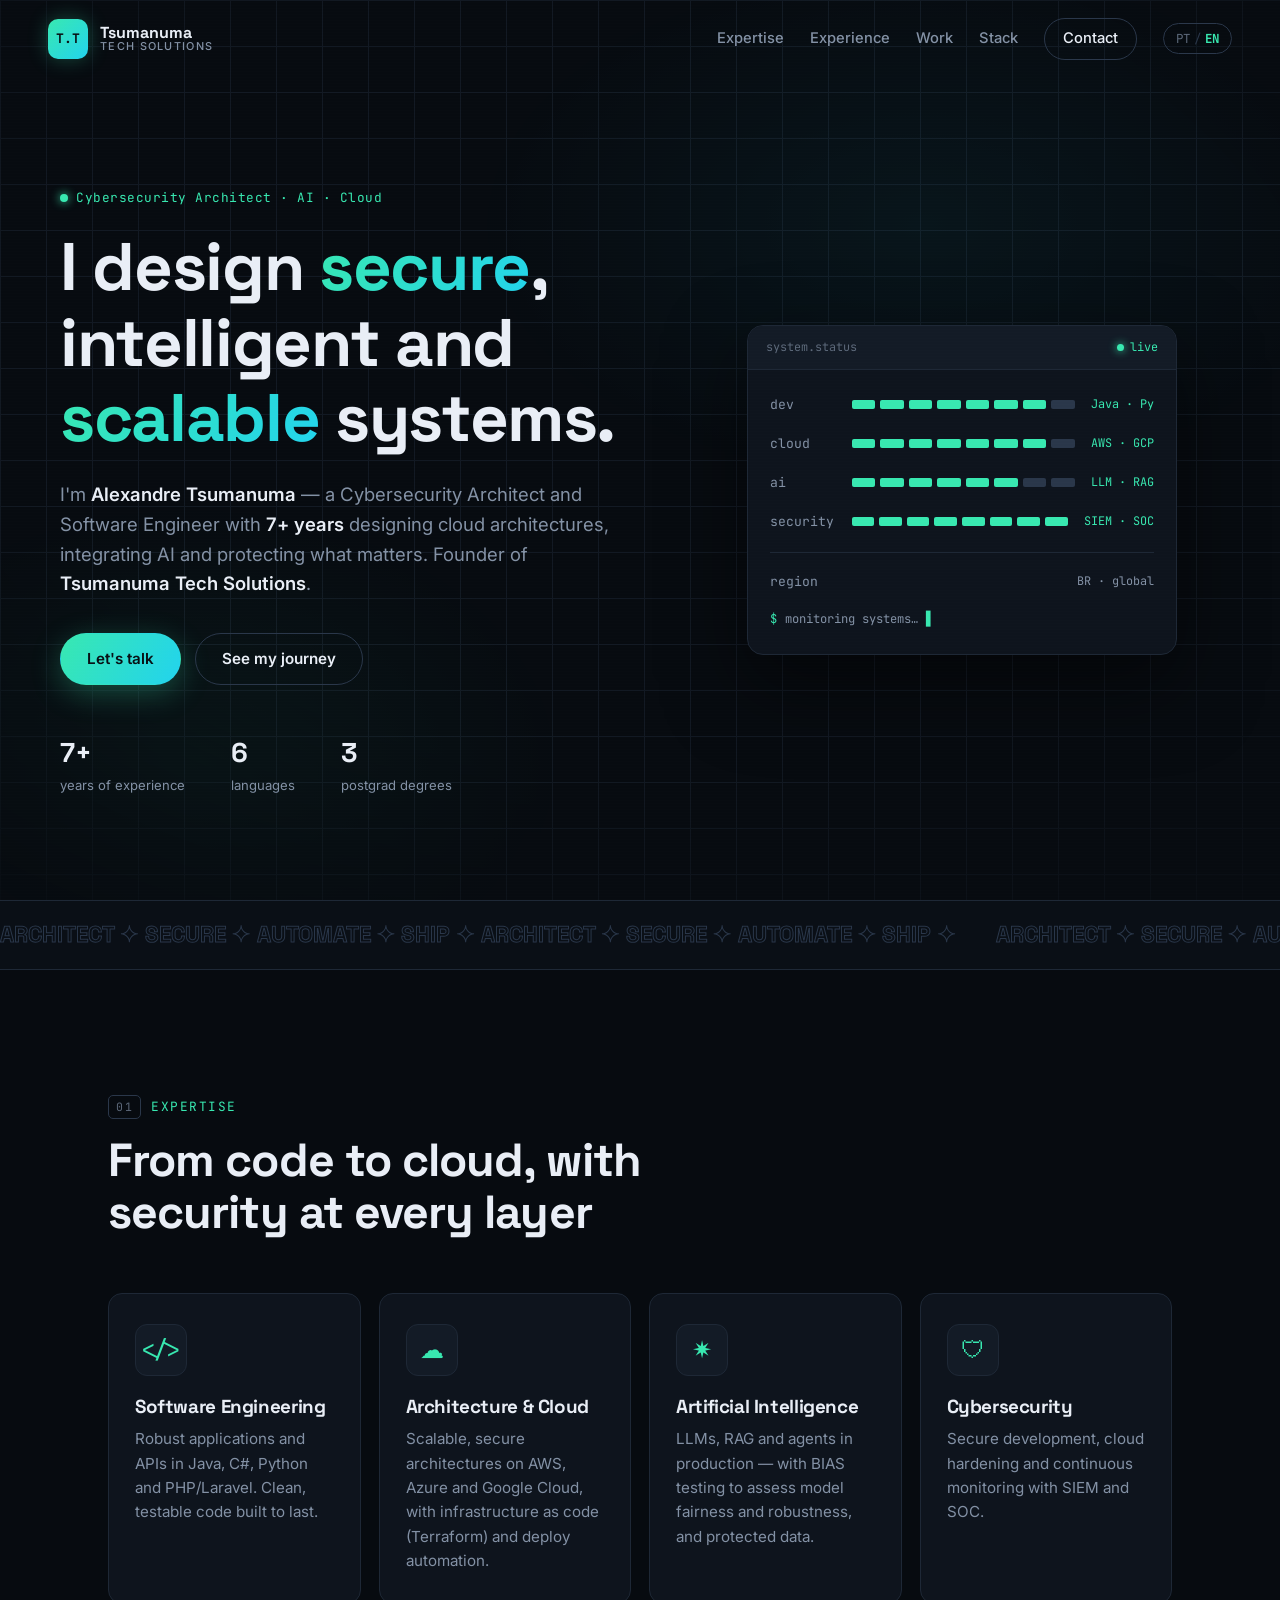
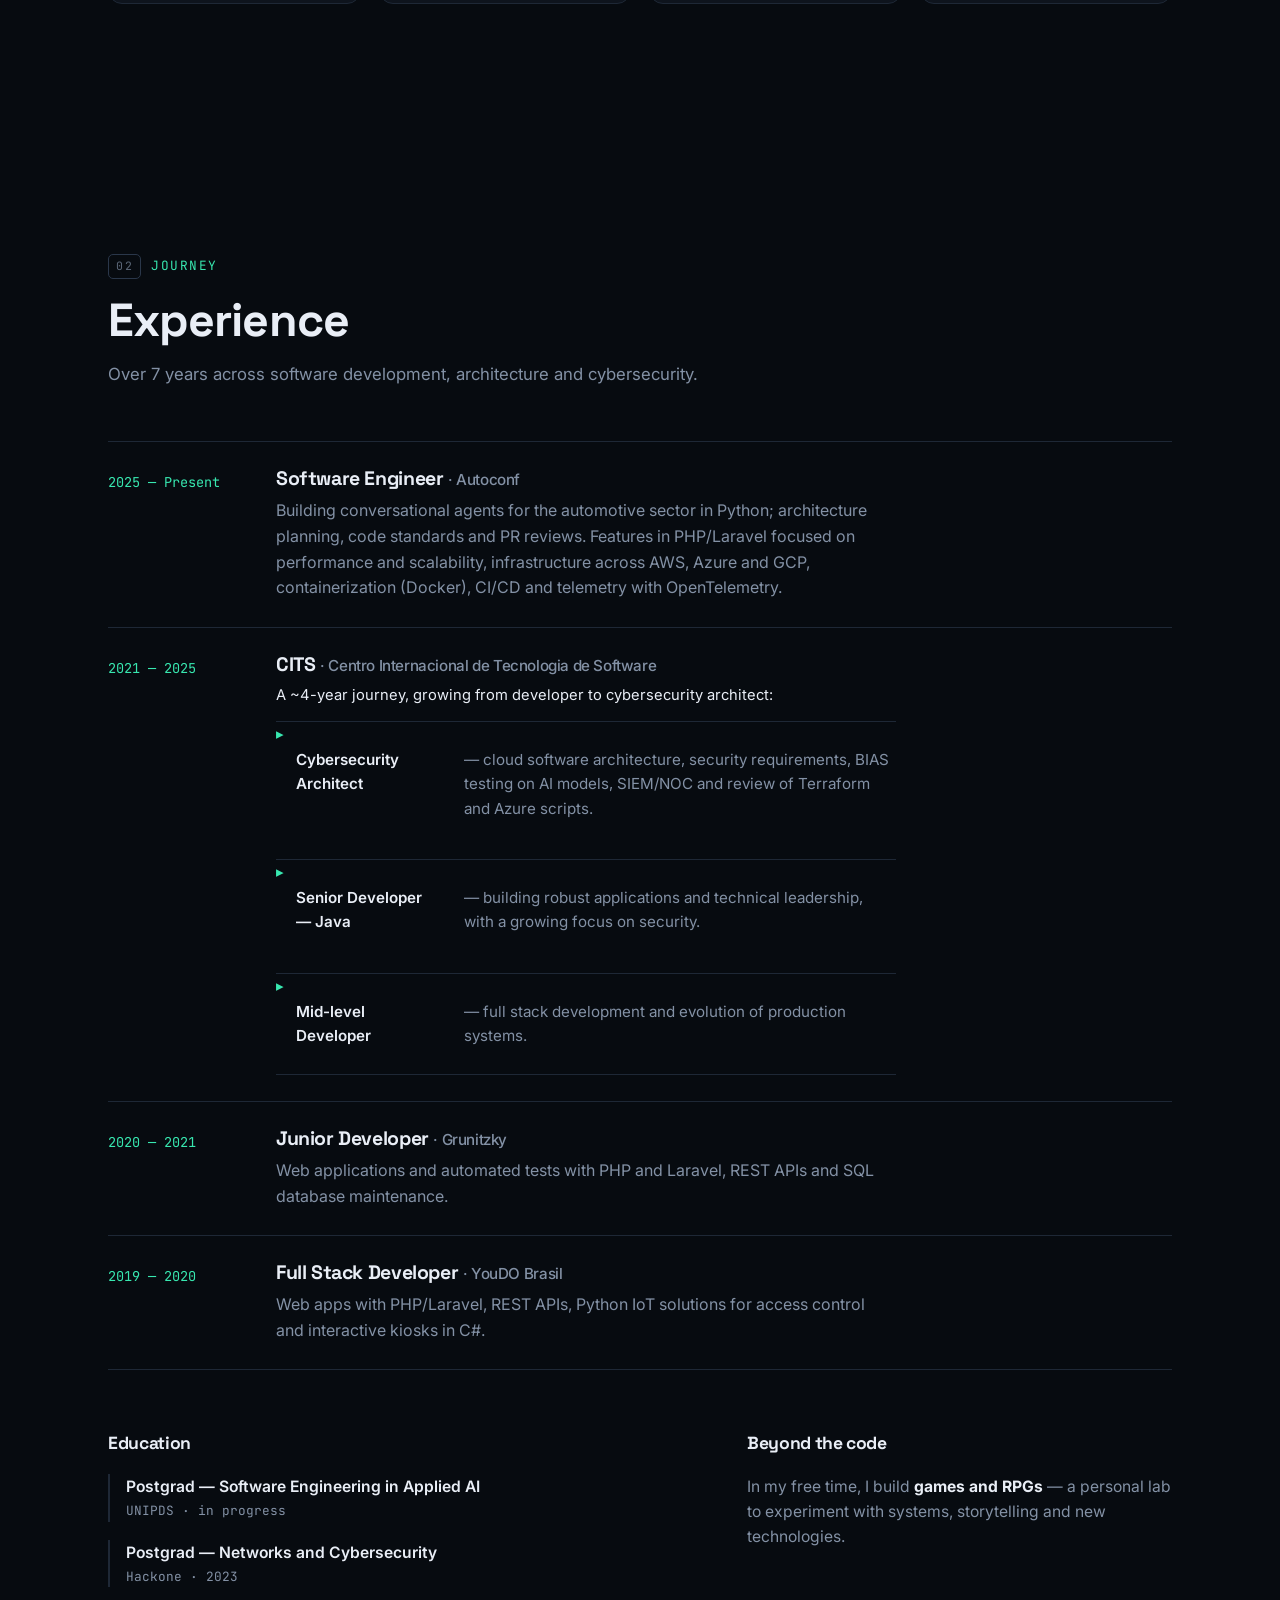
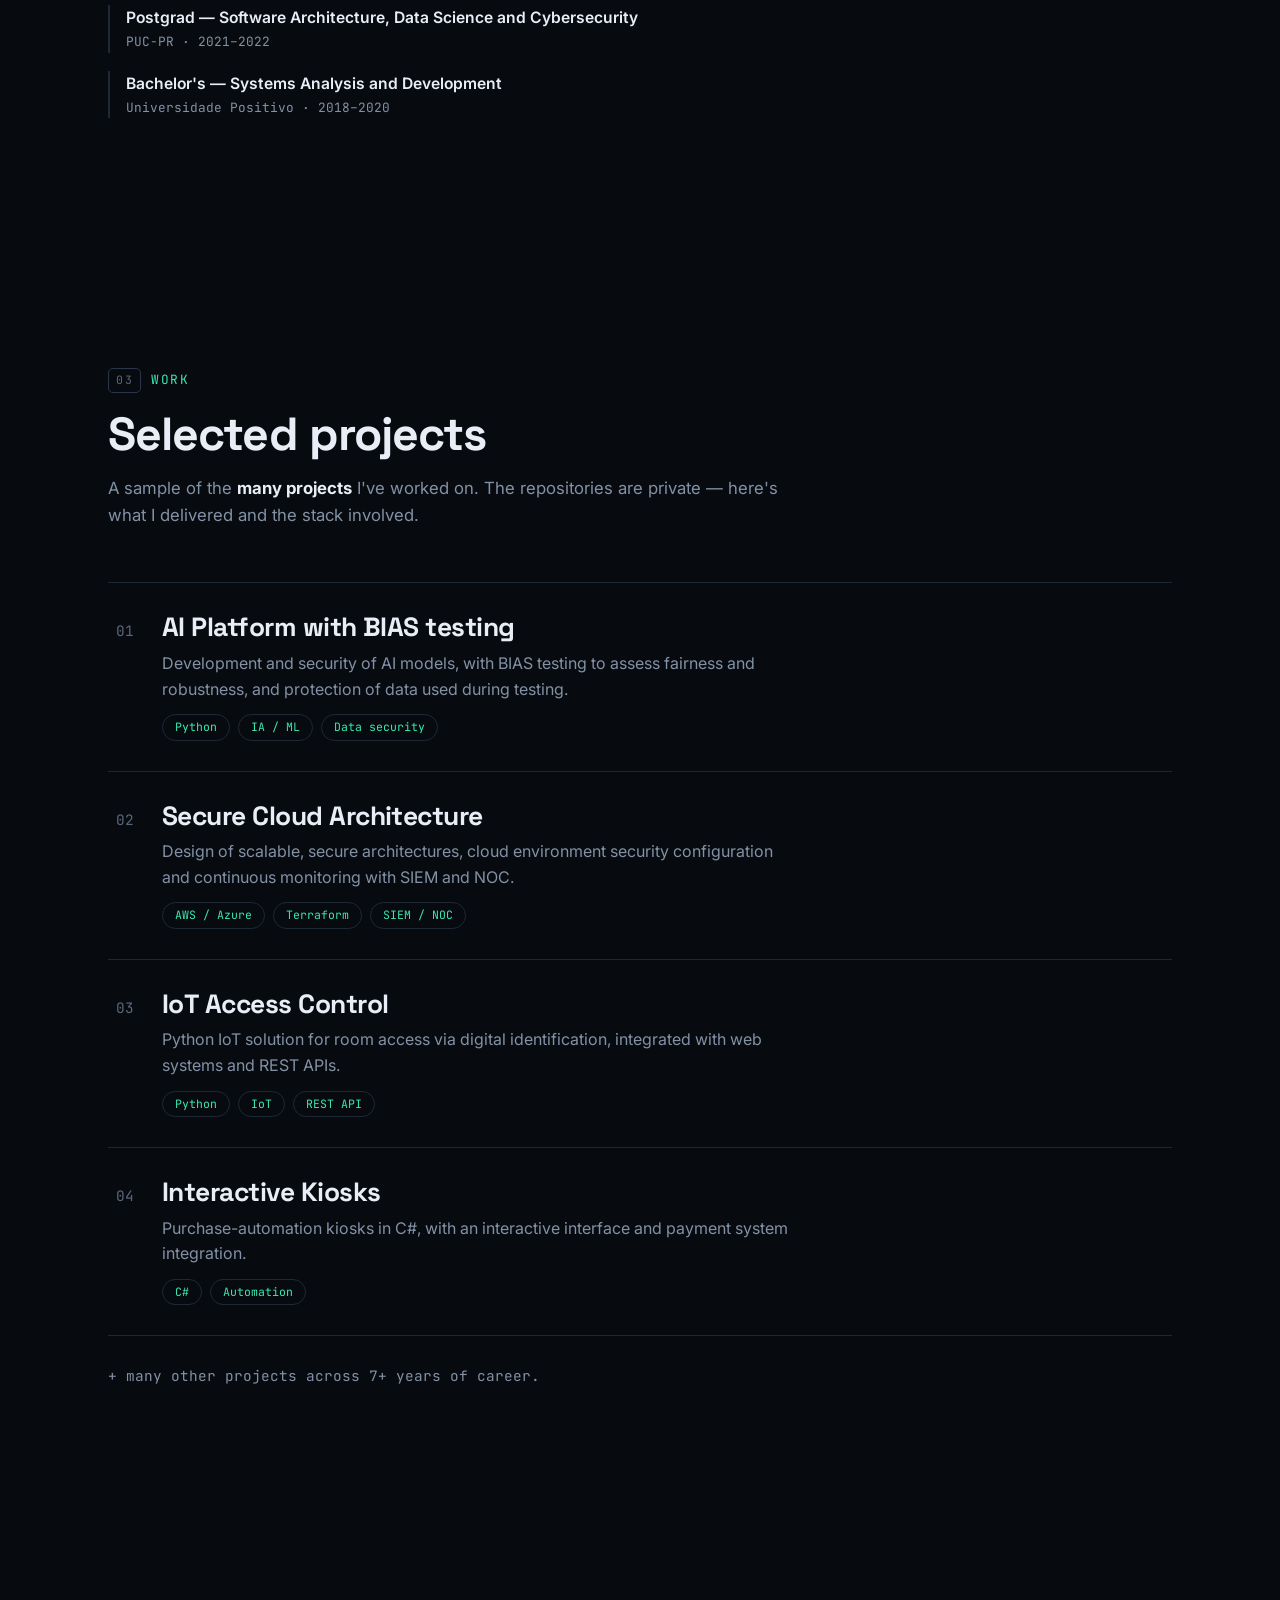
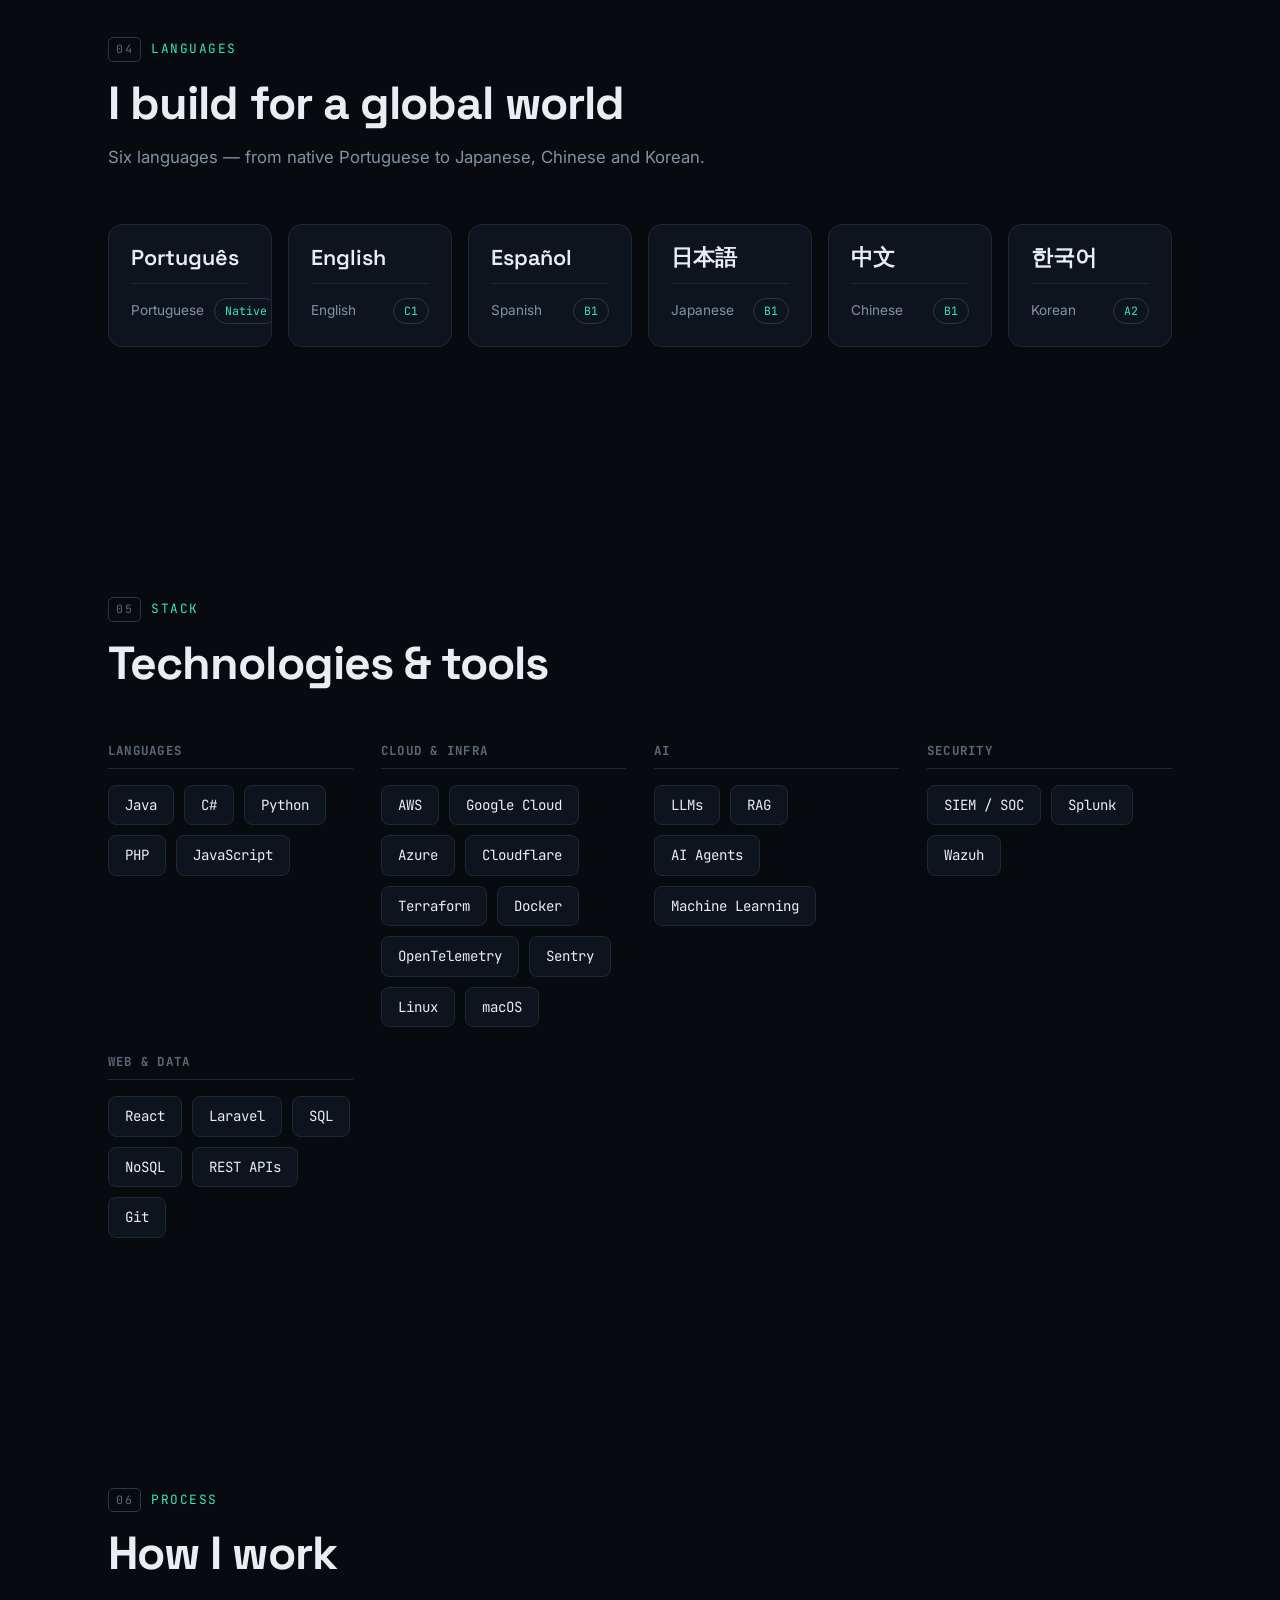
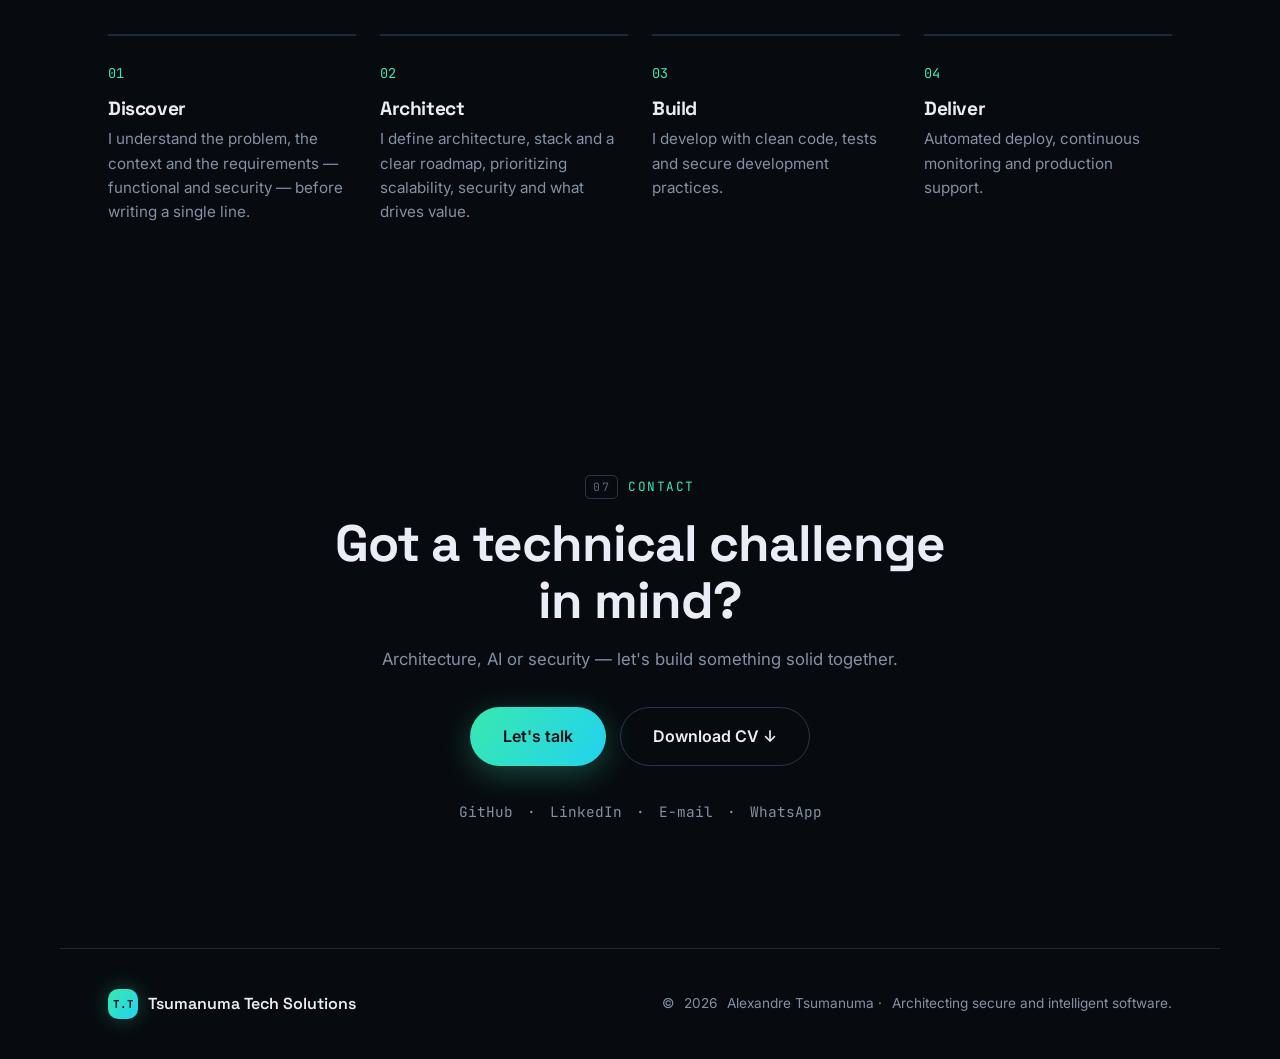
==== commit 9d09bd99: "Corrige quebra de linha do card 'Português' nos idiomas A palavra mais longa (Português) quebrava em" ====
--- a/index.html
+++ b/index.html
@@ -18,7 +18,7 @@
   <link rel="preconnect" href="https://fonts.googleapis.com" />
   <link rel="preconnect" href="https://fonts.gstatic.com" crossorigin />
   <link href="https://fonts.googleapis.com/css2?family=Space+Grotesk:wght@400;500;600;700&family=Inter:wght@400;500;600&family=JetBrains+Mono:wght@400;500;700&display=swap" rel="stylesheet" />
-  <link rel="stylesheet" href="styles.css?v=6" />
+  <link rel="stylesheet" href="styles.css?v=7" />
   <link rel="icon" type="image/png" href="assets/favicon.png" />
   <link rel="icon" type="image/svg+xml" href="assets/favicon.svg" />
   <link rel="apple-touch-icon" href="assets/favicon.png" />
@@ -348,6 +348,6 @@
     <p class="footer-note">© <span id="year"></span> Alexandre Tsumanuma · <span data-i18n="footer.note">Arquitetando software seguro e inteligente.</span></p>
   </footer>
 
-  <script src="script.js?v=6"></script>
+  <script src="script.js?v=7"></script>
 </body>
 </html>
--- a/styles.css
+++ b/styles.css
@@ -228,7 +228,7 @@
 .polyglot li::after { content: ""; position: absolute; right: -20px; bottom: -20px; width: 70px; height: 70px; border-radius: 50%;
   background: radial-gradient(circle, var(--accent-glow), transparent 70%); opacity: 0; transition: opacity .3s; }
 .polyglot li:hover::after { opacity: 1; }
-.pg-native { display: block; font-family: var(--font-display); font-size: 1.7rem; font-weight: 600; color: var(--text); line-height: 1; }
+.pg-native { display: block; font-family: var(--font-display); font-size: 1.35rem; font-weight: 600; color: var(--text); line-height: 1; white-space: nowrap; }
 .pg-meta { display: flex; align-items: center; justify-content: space-between; gap: 10px; padding-top: 14px; border-top: 1px solid var(--border); }
 .pg-name { color: var(--muted); font-size: .85rem; }
 .pg-lvl { flex-shrink: 0; font-family: var(--font-mono); font-size: .72rem; color: var(--accent); border: 1px solid var(--border-2); border-radius: 999px; padding: 3px 10px; }
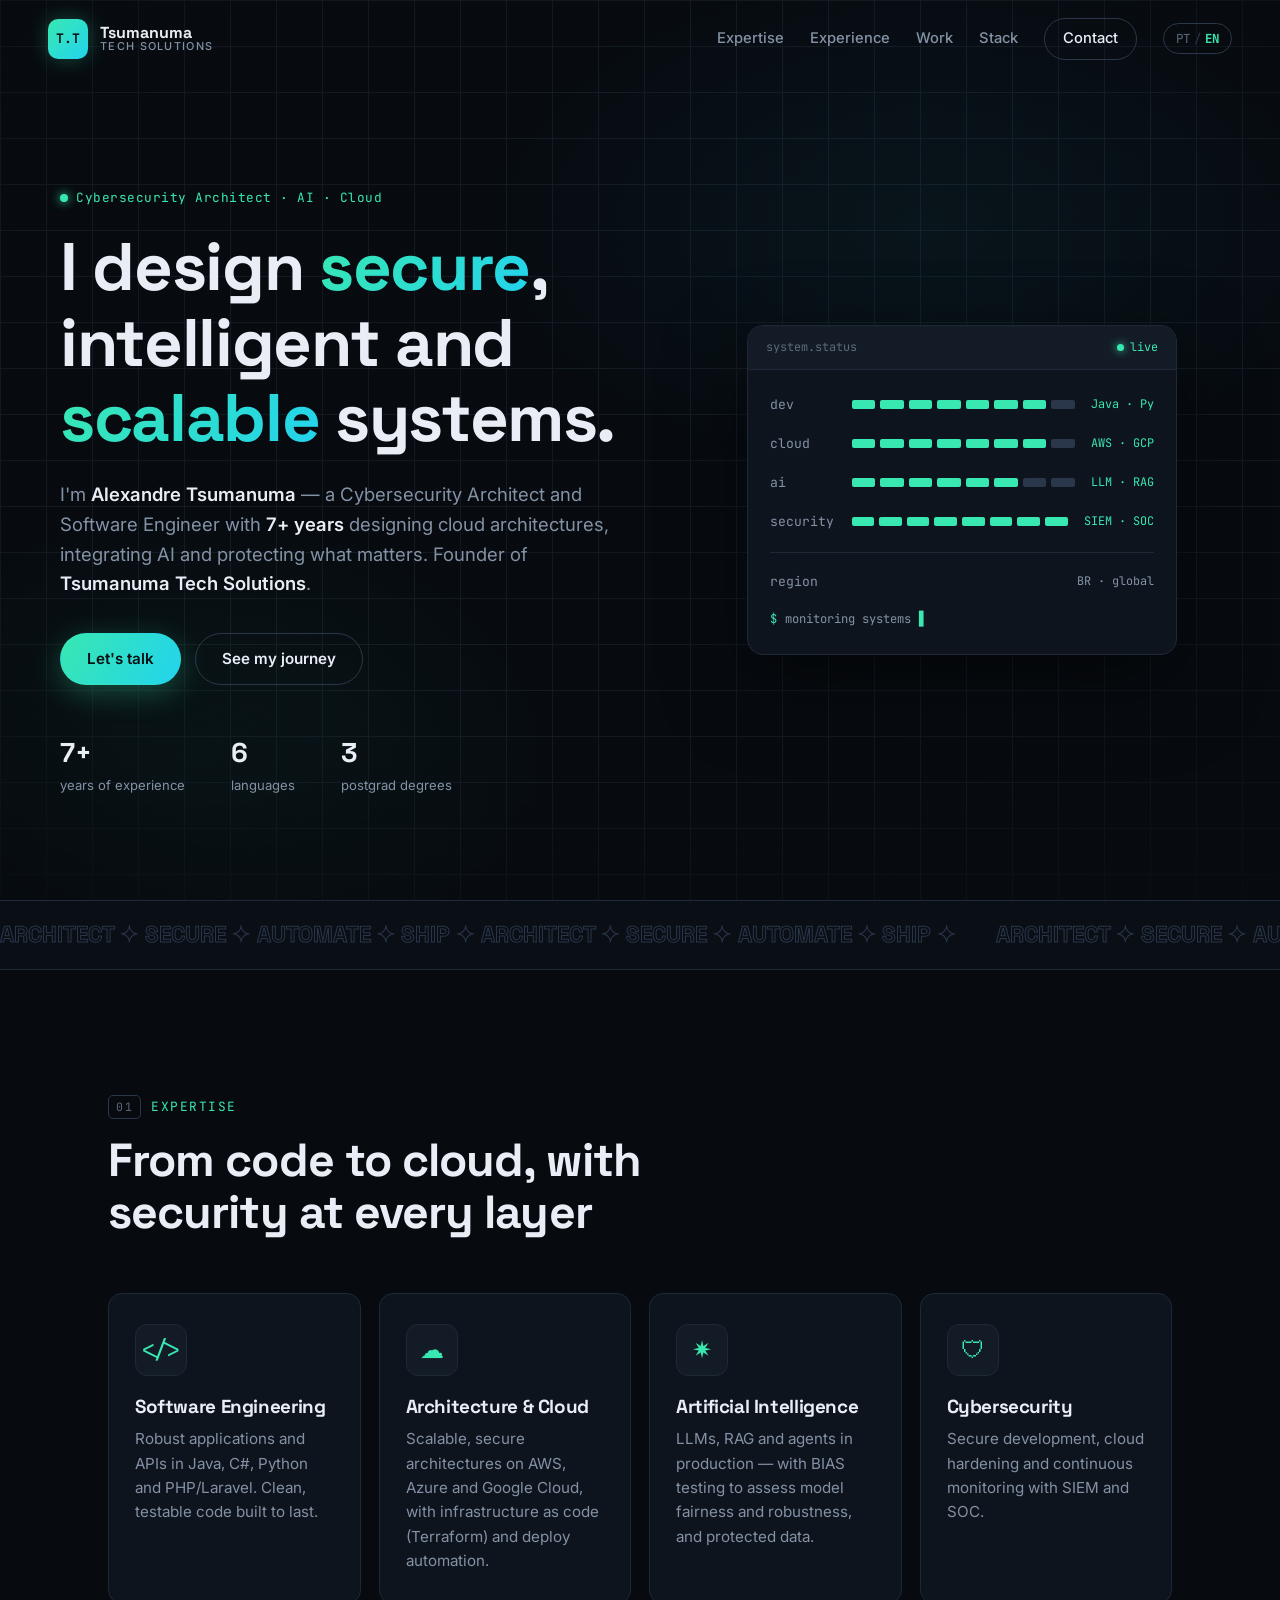
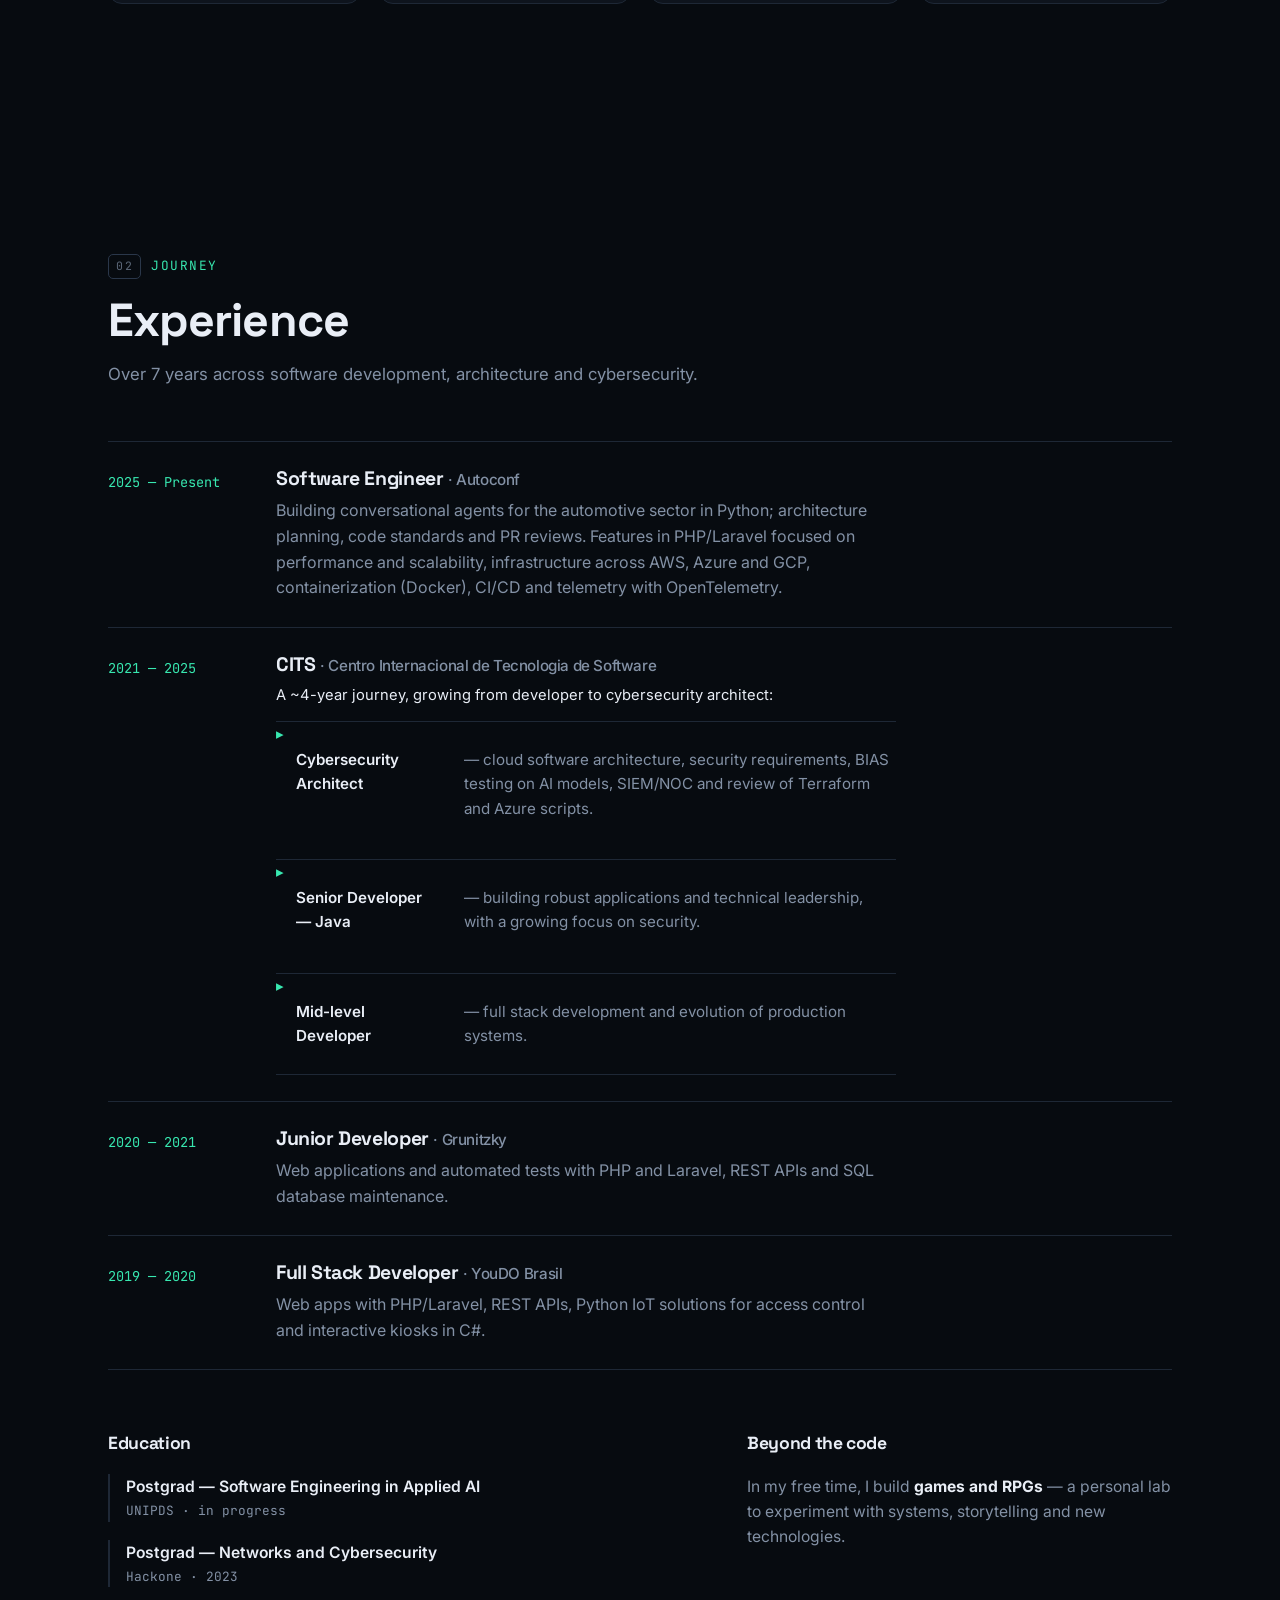
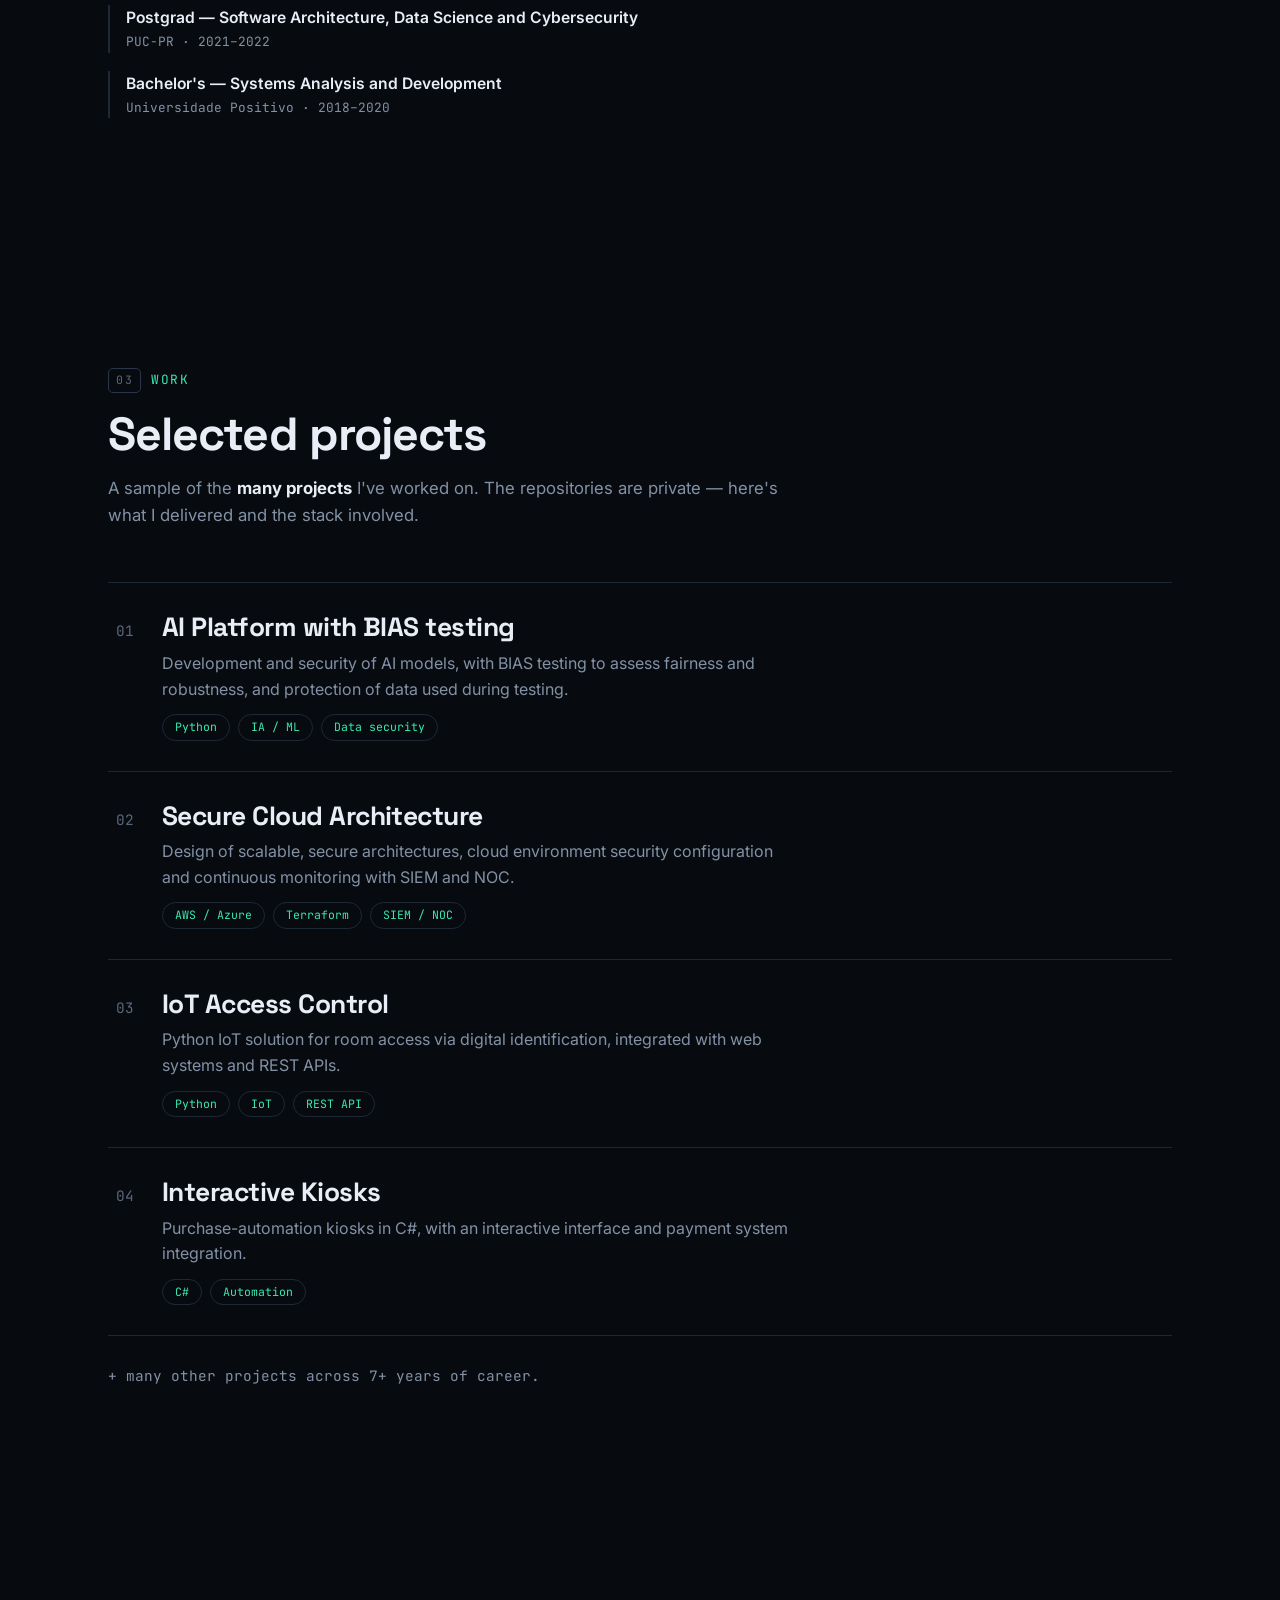
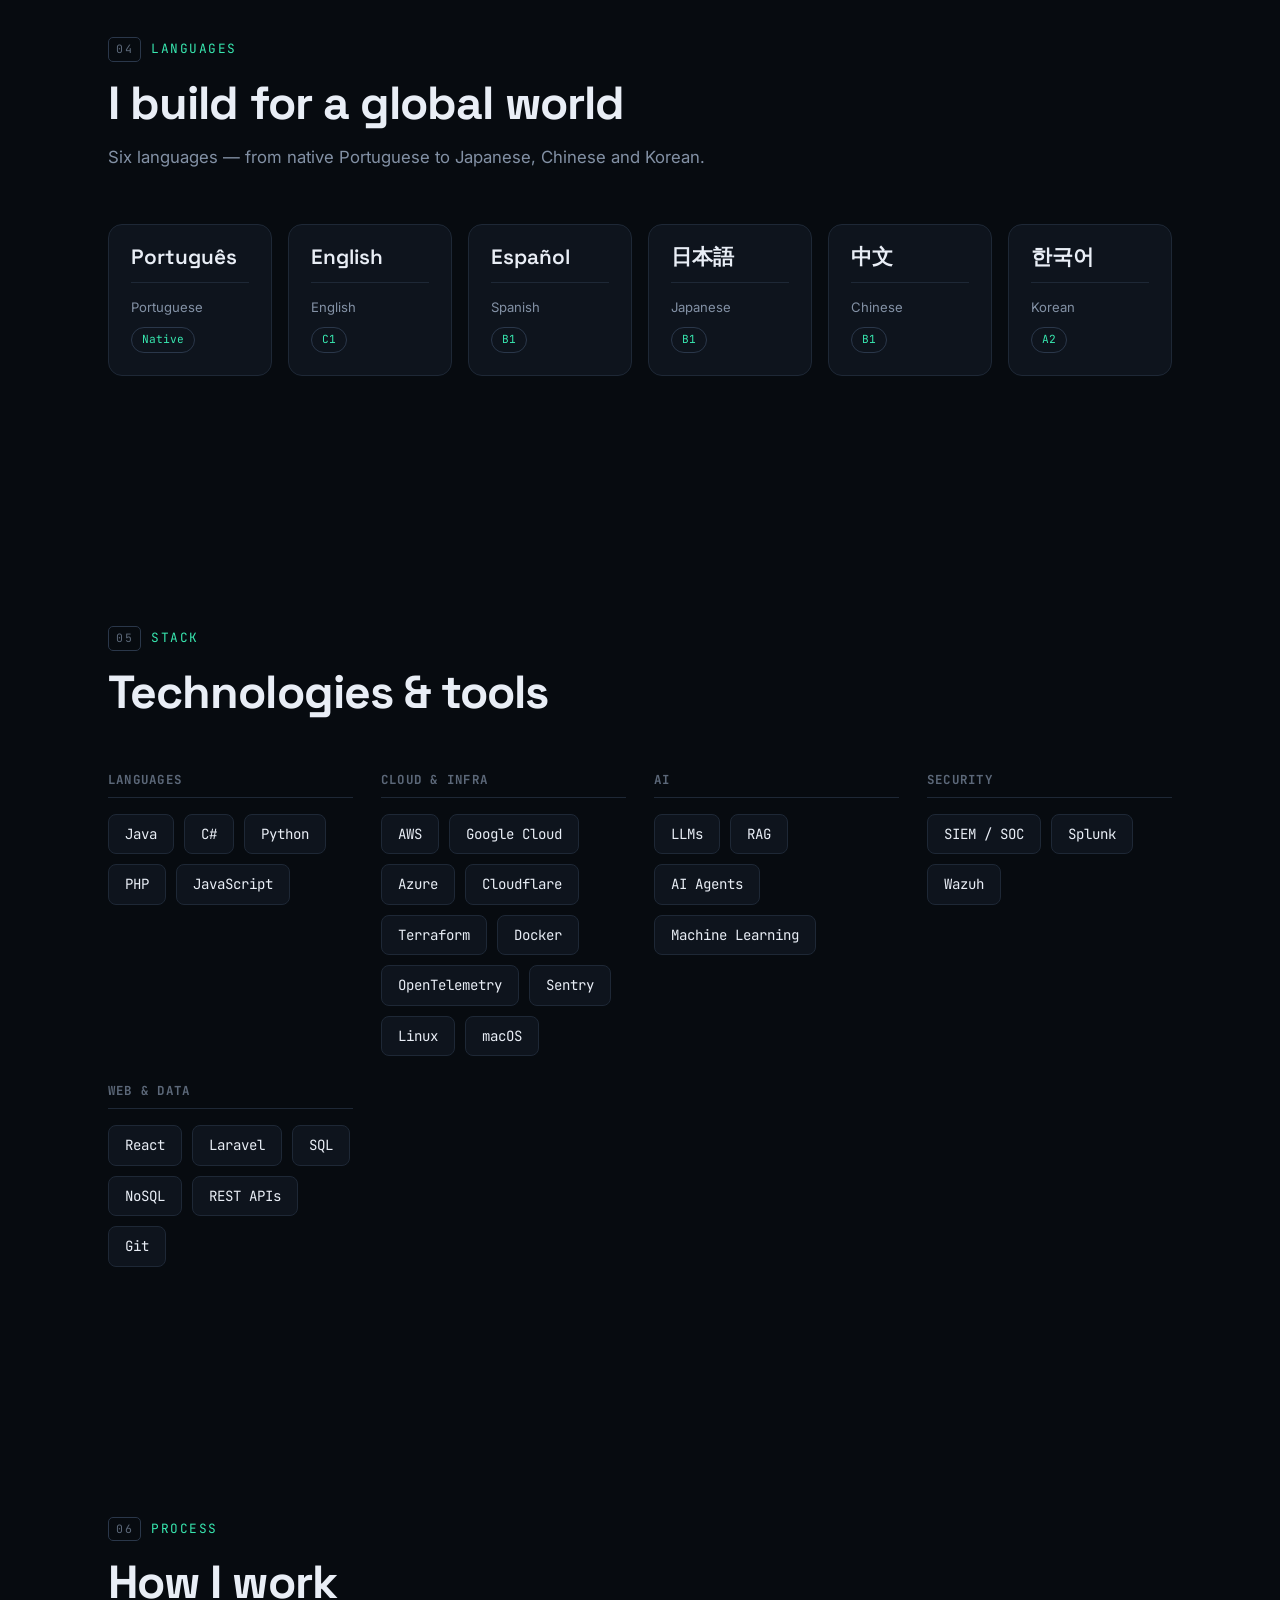
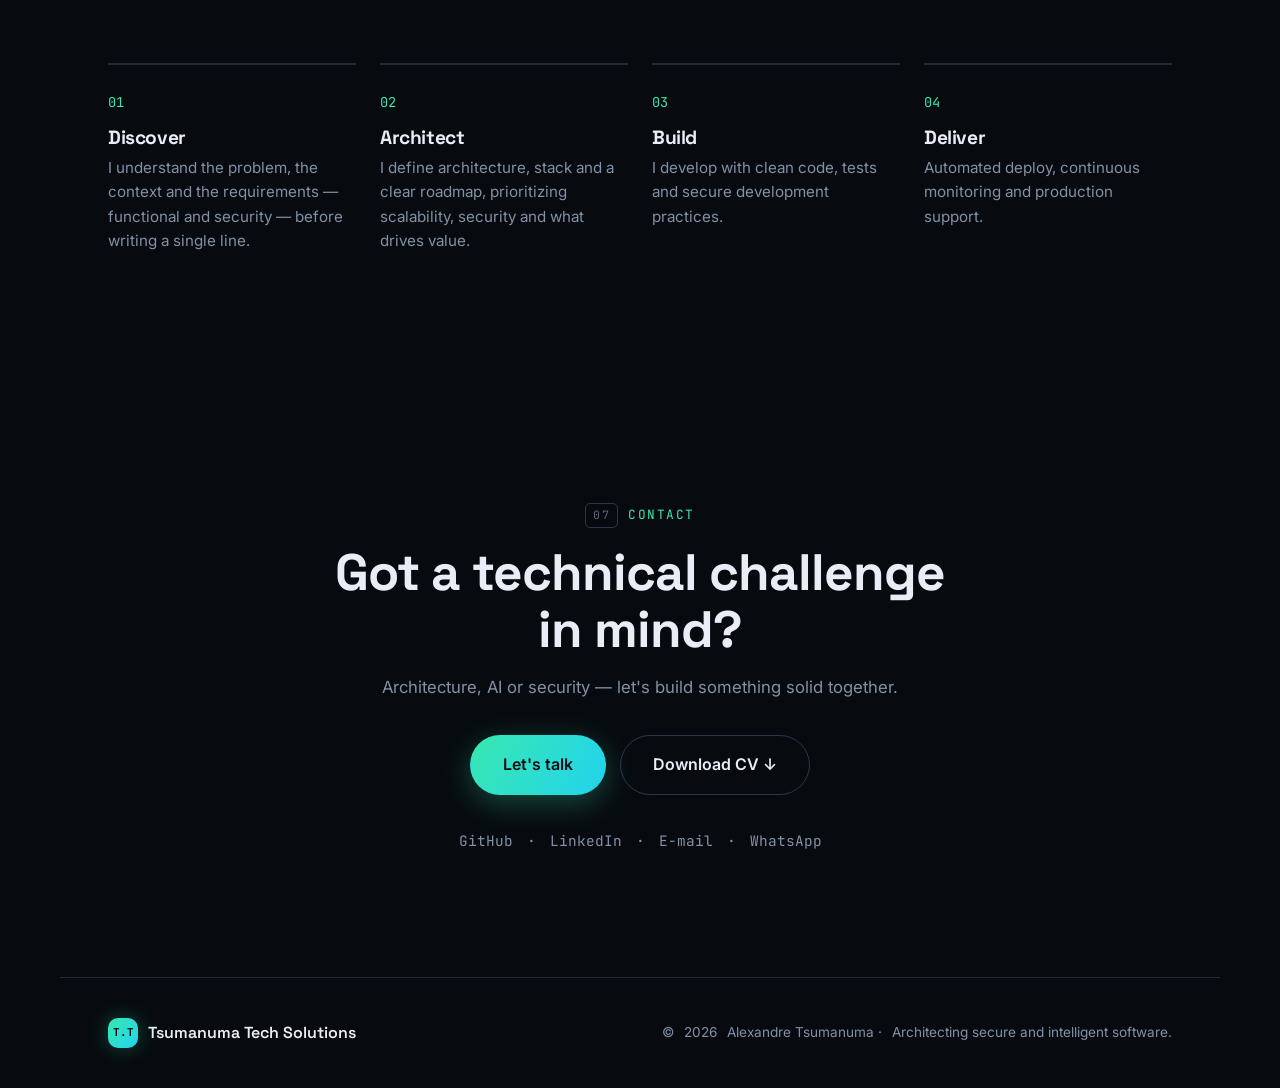
==== commit cc053ca8: "Empilha nome/nível nos cards de idioma (corrige aperto em PT e EN) Nome e badge de nível competiam p" ====
--- a/index.html
+++ b/index.html
@@ -18,7 +18,7 @@
   <link rel="preconnect" href="https://fonts.googleapis.com" />
   <link rel="preconnect" href="https://fonts.gstatic.com" crossorigin />
   <link href="https://fonts.googleapis.com/css2?family=Space+Grotesk:wght@400;500;600;700&family=Inter:wght@400;500;600&family=JetBrains+Mono:wght@400;500;700&display=swap" rel="stylesheet" />
-  <link rel="stylesheet" href="styles.css?v=7" />
+  <link rel="stylesheet" href="styles.css?v=8" />
   <link rel="icon" type="image/png" href="assets/favicon.png" />
   <link rel="icon" type="image/svg+xml" href="assets/favicon.svg" />
   <link rel="apple-touch-icon" href="assets/favicon.png" />
@@ -348,6 +348,6 @@
     <p class="footer-note">© <span id="year"></span> Alexandre Tsumanuma · <span data-i18n="footer.note">Arquitetando software seguro e inteligente.</span></p>
   </footer>
 
-  <script src="script.js?v=7"></script>
+  <script src="script.js?v=8"></script>
 </body>
 </html>
--- a/styles.css
+++ b/styles.css
@@ -228,10 +228,10 @@
 .polyglot li::after { content: ""; position: absolute; right: -20px; bottom: -20px; width: 70px; height: 70px; border-radius: 50%;
   background: radial-gradient(circle, var(--accent-glow), transparent 70%); opacity: 0; transition: opacity .3s; }
 .polyglot li:hover::after { opacity: 1; }
-.pg-native { display: block; font-family: var(--font-display); font-size: 1.35rem; font-weight: 600; color: var(--text); line-height: 1; white-space: nowrap; }
-.pg-meta { display: flex; align-items: center; justify-content: space-between; gap: 10px; padding-top: 14px; border-top: 1px solid var(--border); }
-.pg-name { color: var(--muted); font-size: .85rem; }
-.pg-lvl { flex-shrink: 0; font-family: var(--font-mono); font-size: .72rem; color: var(--accent); border: 1px solid var(--border-2); border-radius: 999px; padding: 3px 10px; }
+.pg-native { display: block; font-family: var(--font-display); font-size: 1.3rem; font-weight: 600; color: var(--text); line-height: 1; white-space: nowrap; }
+.pg-meta { display: flex; flex-direction: column; align-items: flex-start; gap: 9px; padding-top: 14px; border-top: 1px solid var(--border); }
+.pg-name { color: var(--muted); font-size: .82rem; white-space: nowrap; }
+.pg-lvl { font-family: var(--font-mono); font-size: .7rem; color: var(--accent); border: 1px solid var(--border-2); border-radius: 999px; padding: 3px 10px; }
 
 /* Stack grouped */
 .stack-grid { display: grid; grid-template-columns: repeat(auto-fit, minmax(220px, 1fr)); gap: 28px; }
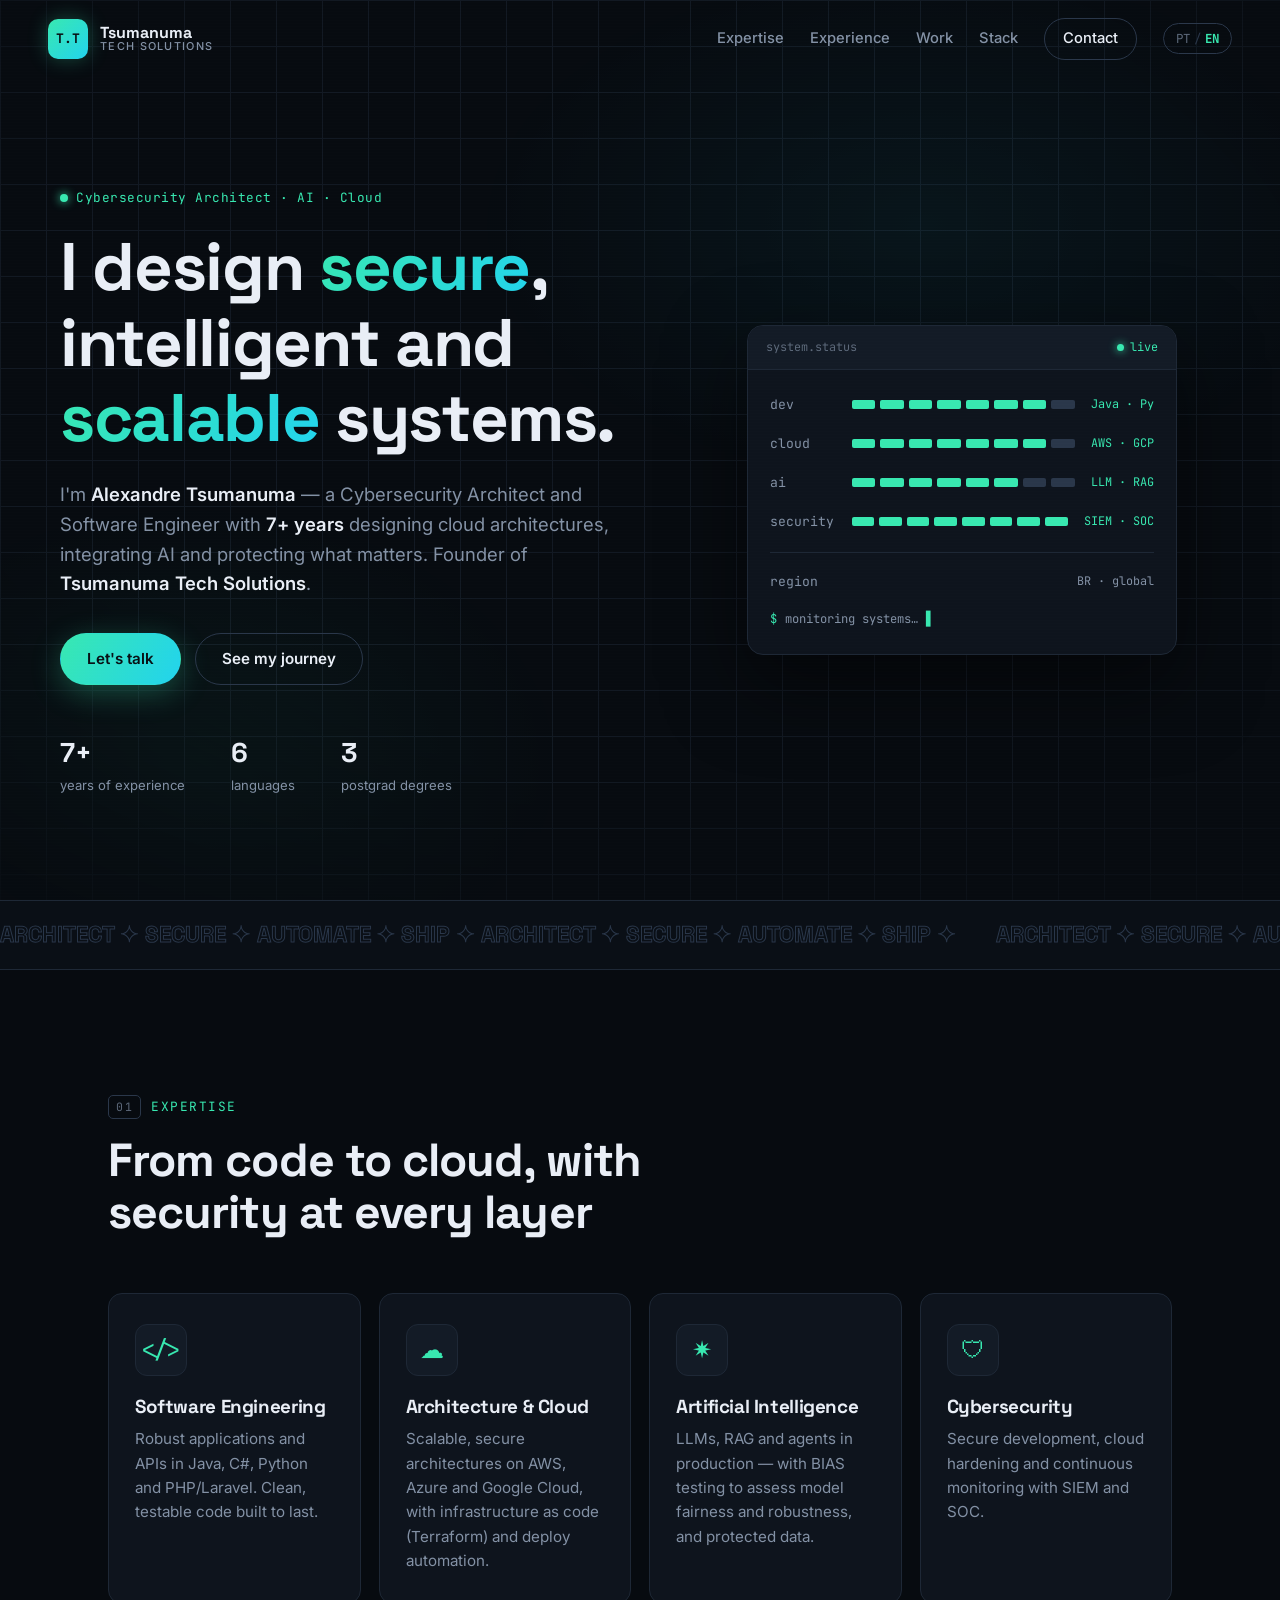
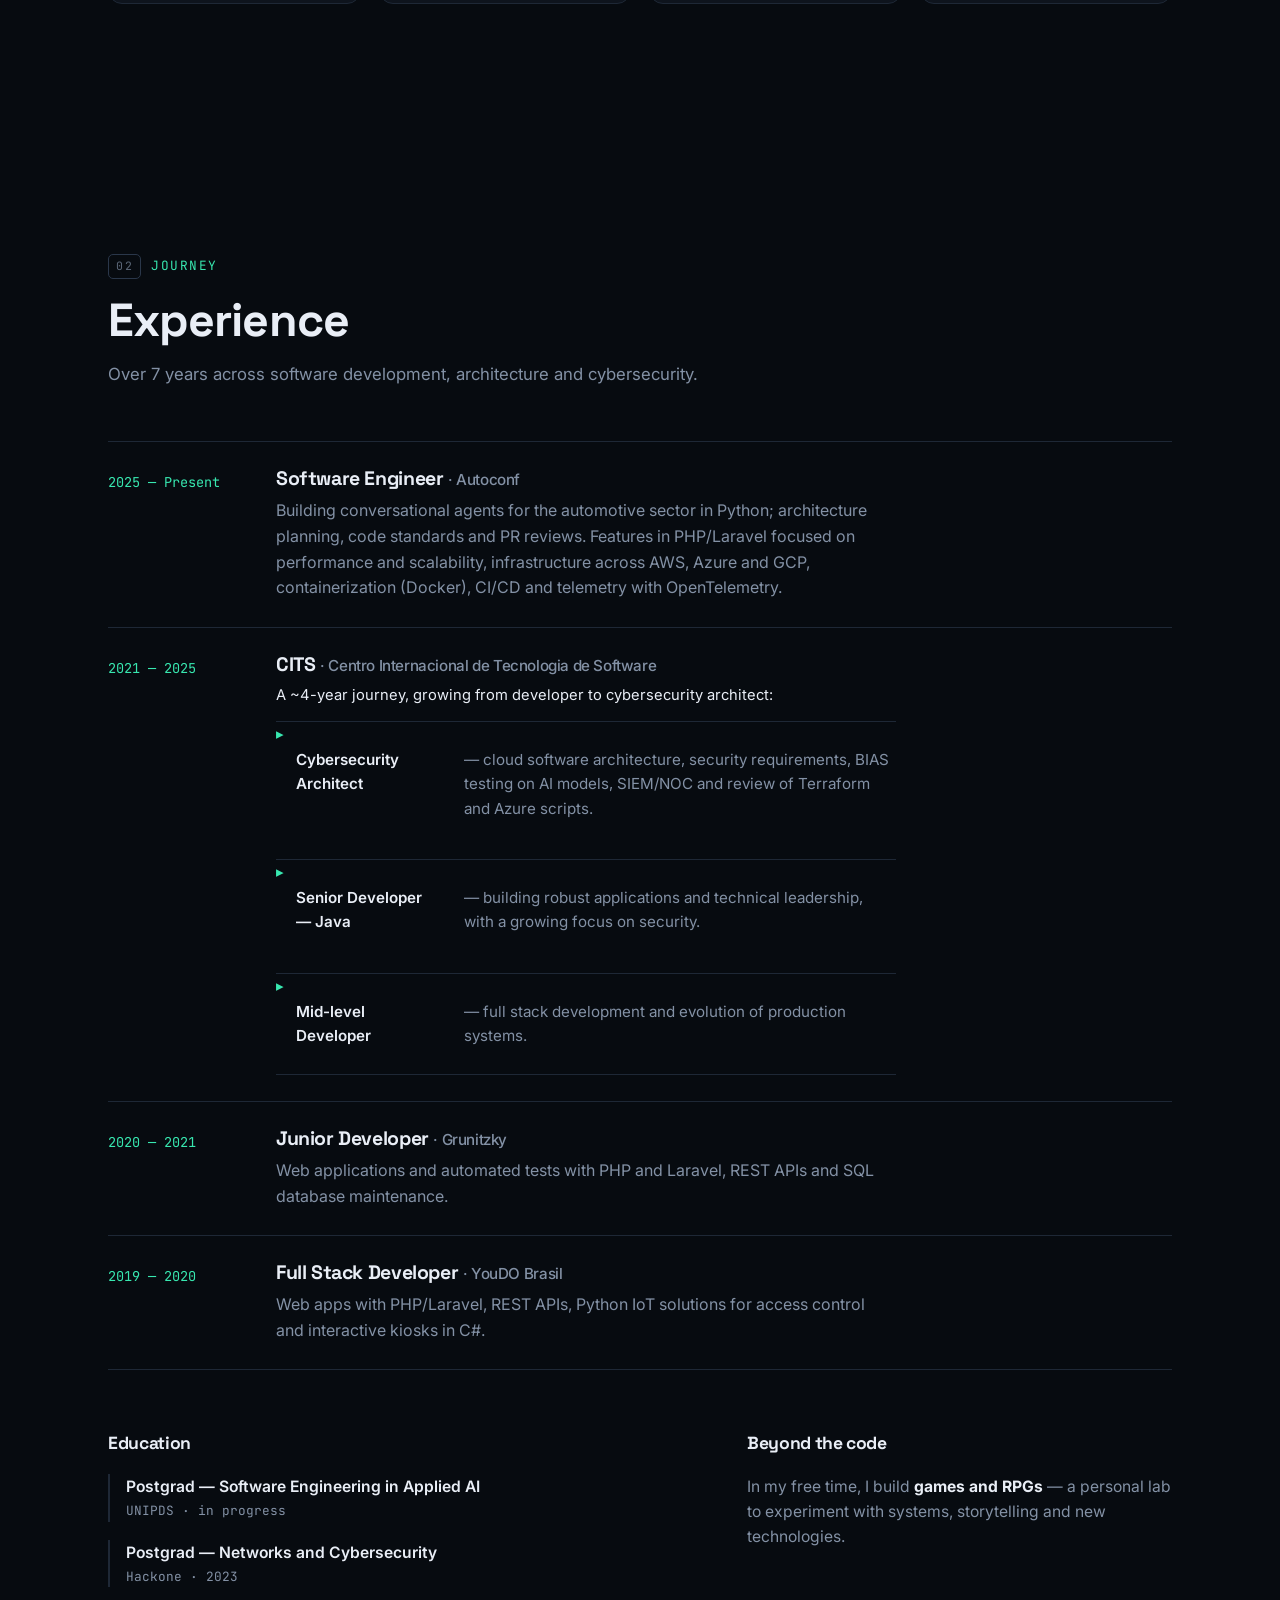
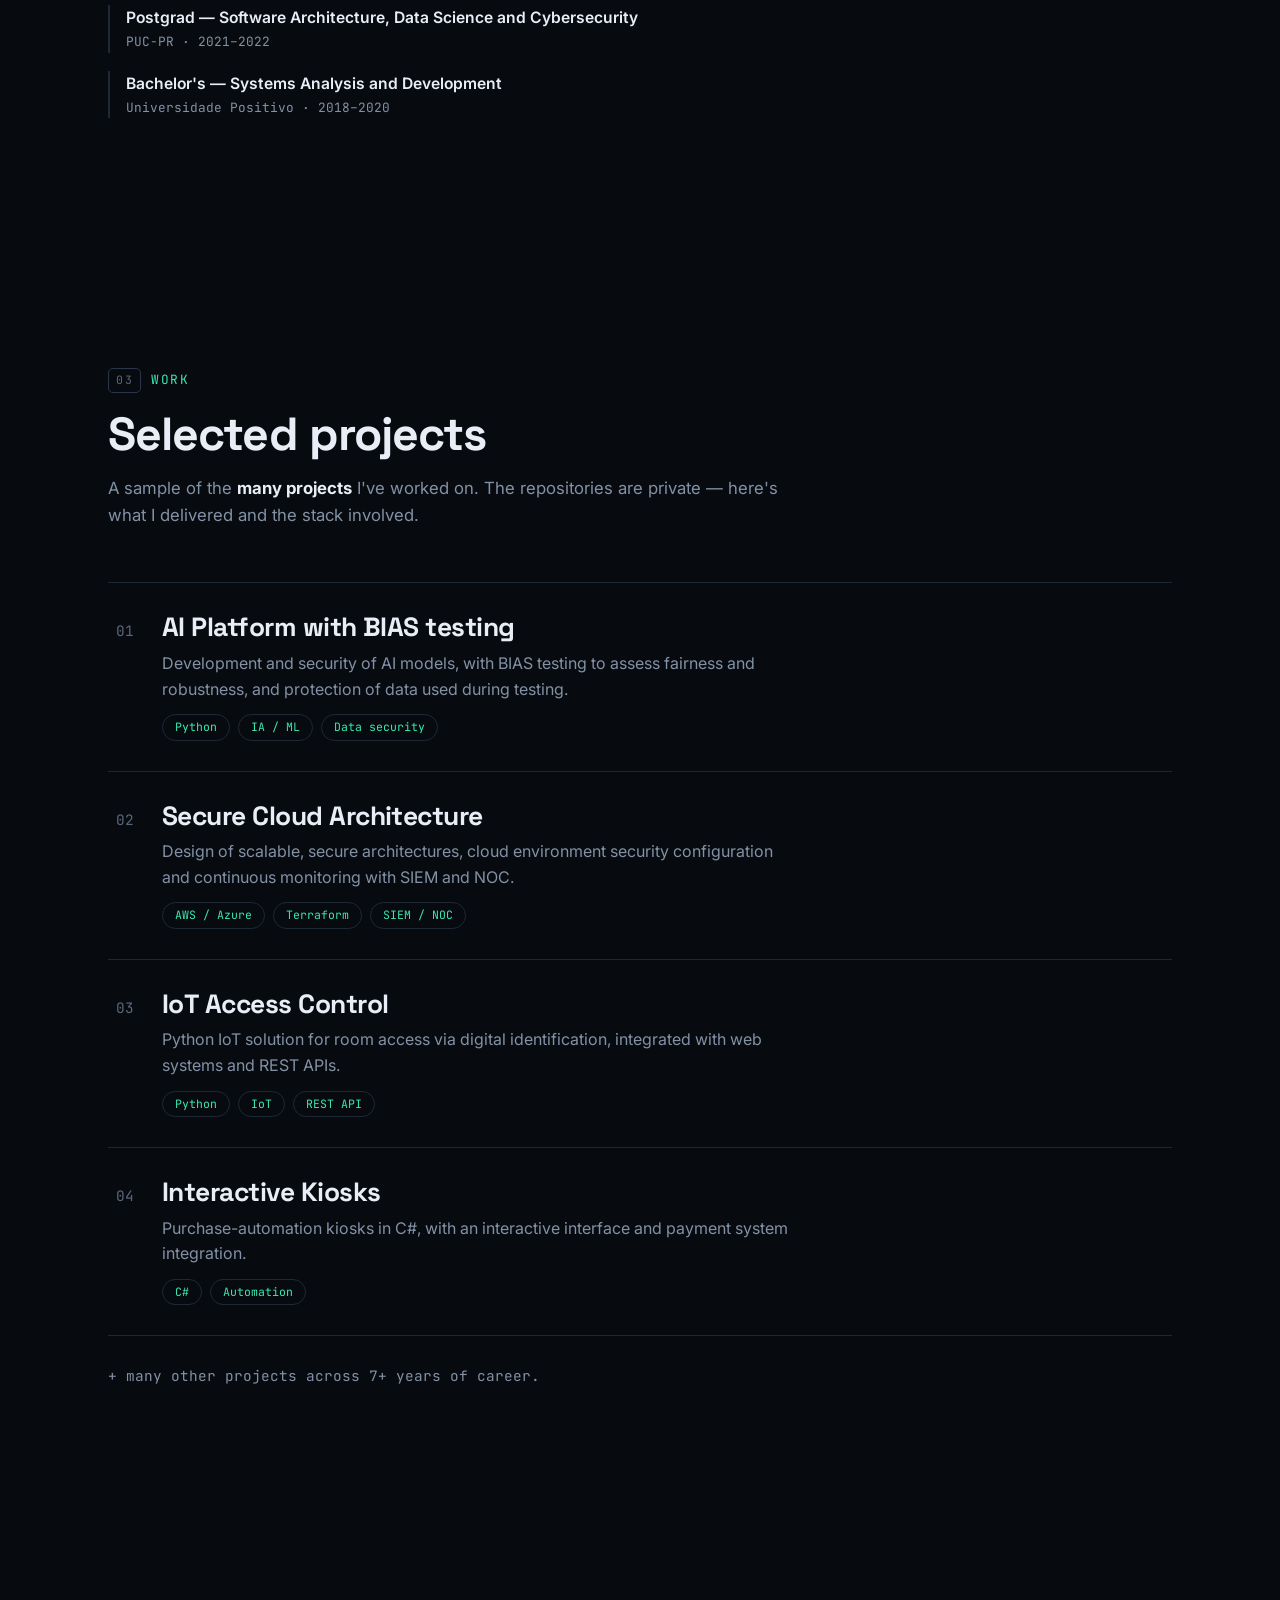
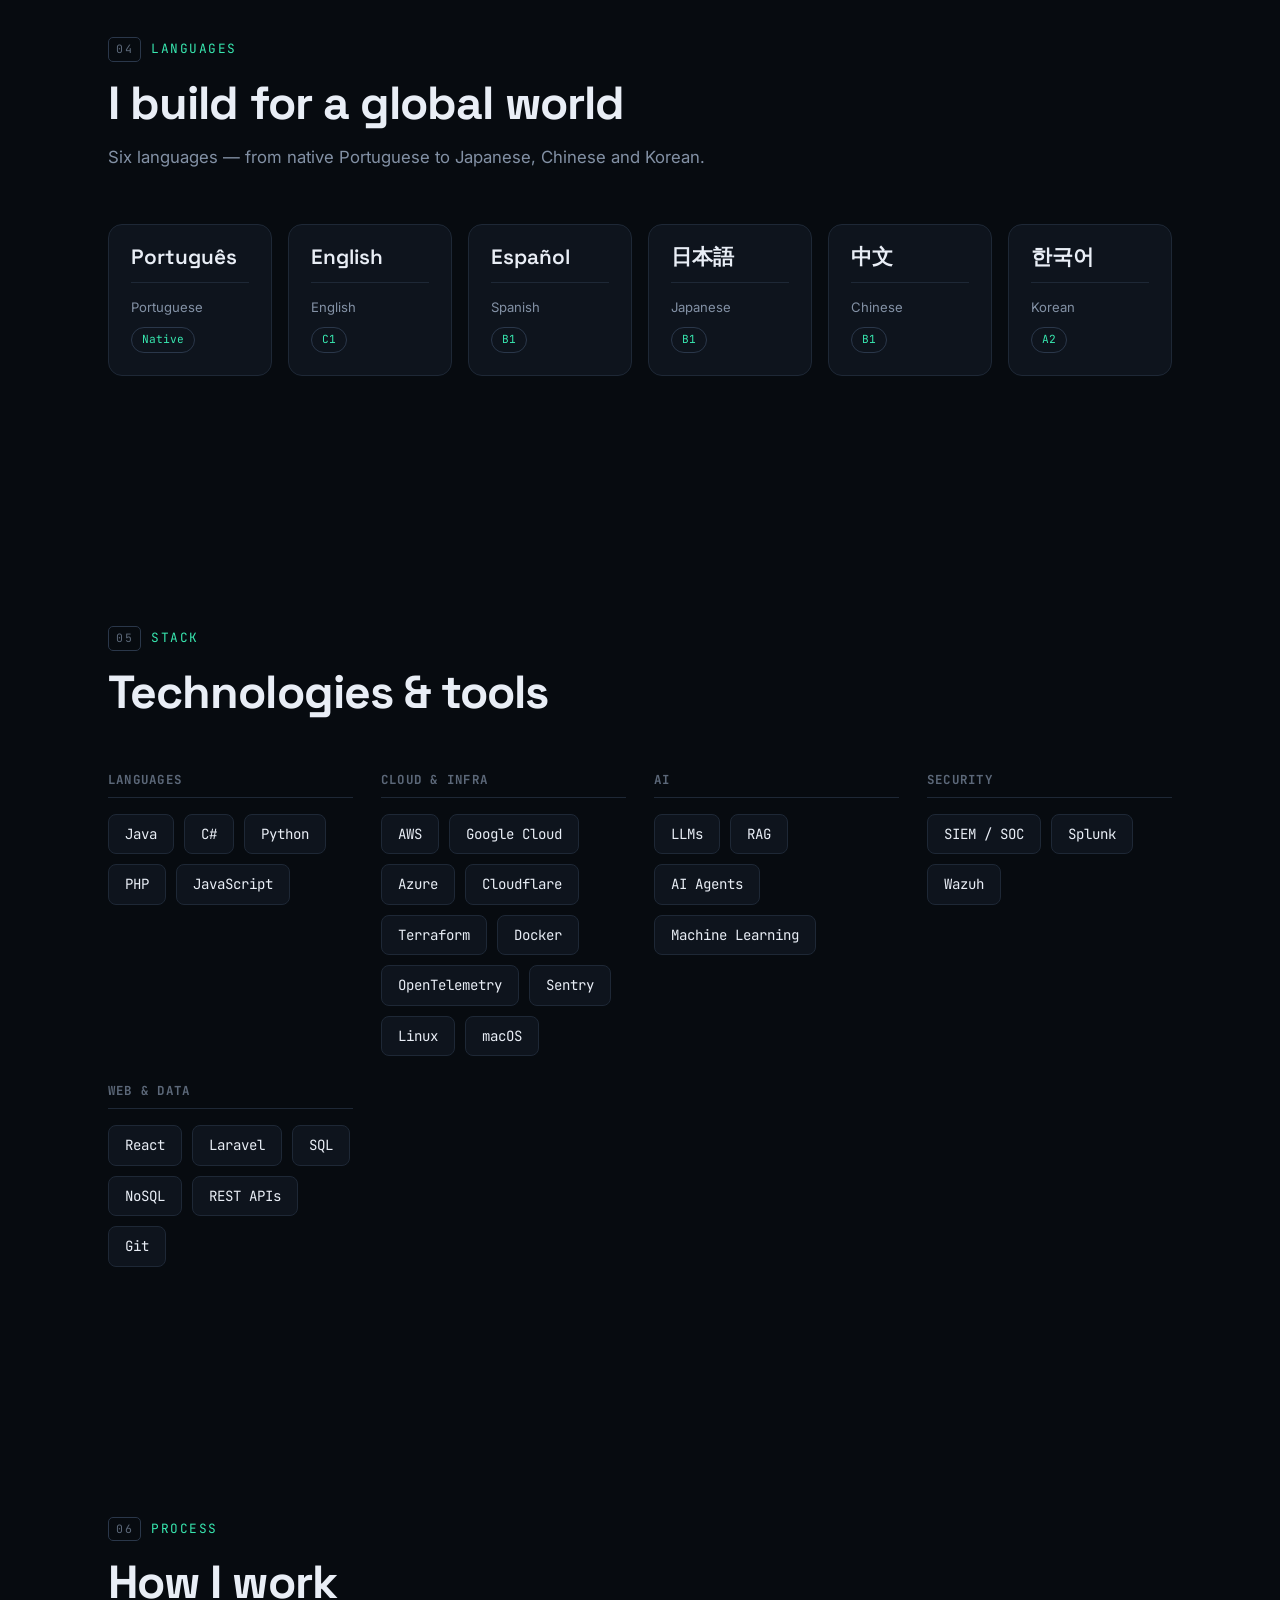
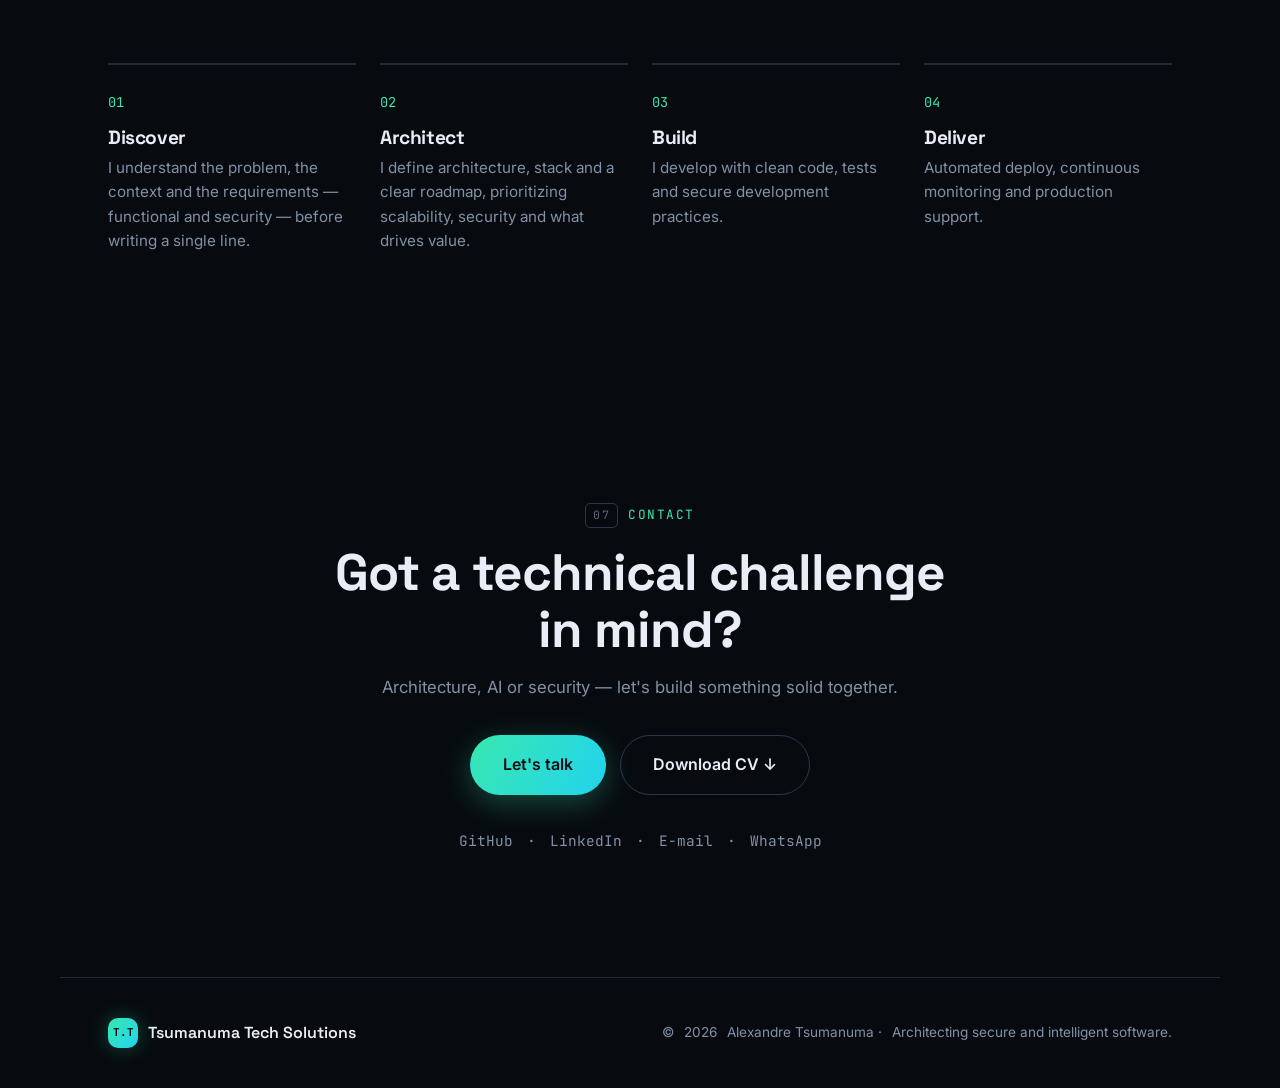
==== commit 1f876430: "Corrige menu mobile: drawer ocupava só a altura da navbar Ao rolar, o backdrop-filter da navbar cria" ====
--- a/index.html
+++ b/index.html
@@ -18,7 +18,7 @@
   <link rel="preconnect" href="https://fonts.googleapis.com" />
   <link rel="preconnect" href="https://fonts.gstatic.com" crossorigin />
   <link href="https://fonts.googleapis.com/css2?family=Space+Grotesk:wght@400;500;600;700&family=Inter:wght@400;500;600&family=JetBrains+Mono:wght@400;500;700&display=swap" rel="stylesheet" />
-  <link rel="stylesheet" href="styles.css?v=8" />
+  <link rel="stylesheet" href="styles.css?v=9" />
   <link rel="icon" type="image/png" href="assets/favicon.png" />
   <link rel="icon" type="image/svg+xml" href="assets/favicon.svg" />
   <link rel="apple-touch-icon" href="assets/favicon.png" />
@@ -348,6 +348,6 @@
     <p class="footer-note">© <span id="year"></span> Alexandre Tsumanuma · <span data-i18n="footer.note">Arquitetando software seguro e inteligente.</span></p>
   </footer>
 
-  <script src="script.js?v=8"></script>
+  <script src="script.js?v=9"></script>
 </body>
 </html>
--- a/styles.css
+++ b/styles.css
@@ -276,6 +276,9 @@
   .nav-links.open { transform: translateX(0); }
   .nav-links a { font-size: 1.15rem; }
   .nav-toggle { display: flex; z-index: 860; }
+  /* backdrop-filter cria containing block p/ filhos fixed e quebra o drawer;
+     no mobile usa fundo sólido pra o menu ocupar a tela toda */
+  .nav.scrolled { backdrop-filter: none; -webkit-backdrop-filter: none; background: rgba(7, 11, 16, 0.96); }
   .extra-grid { grid-template-columns: 1fr; gap: 36px; }
 }
 @media (max-width: 620px) {
